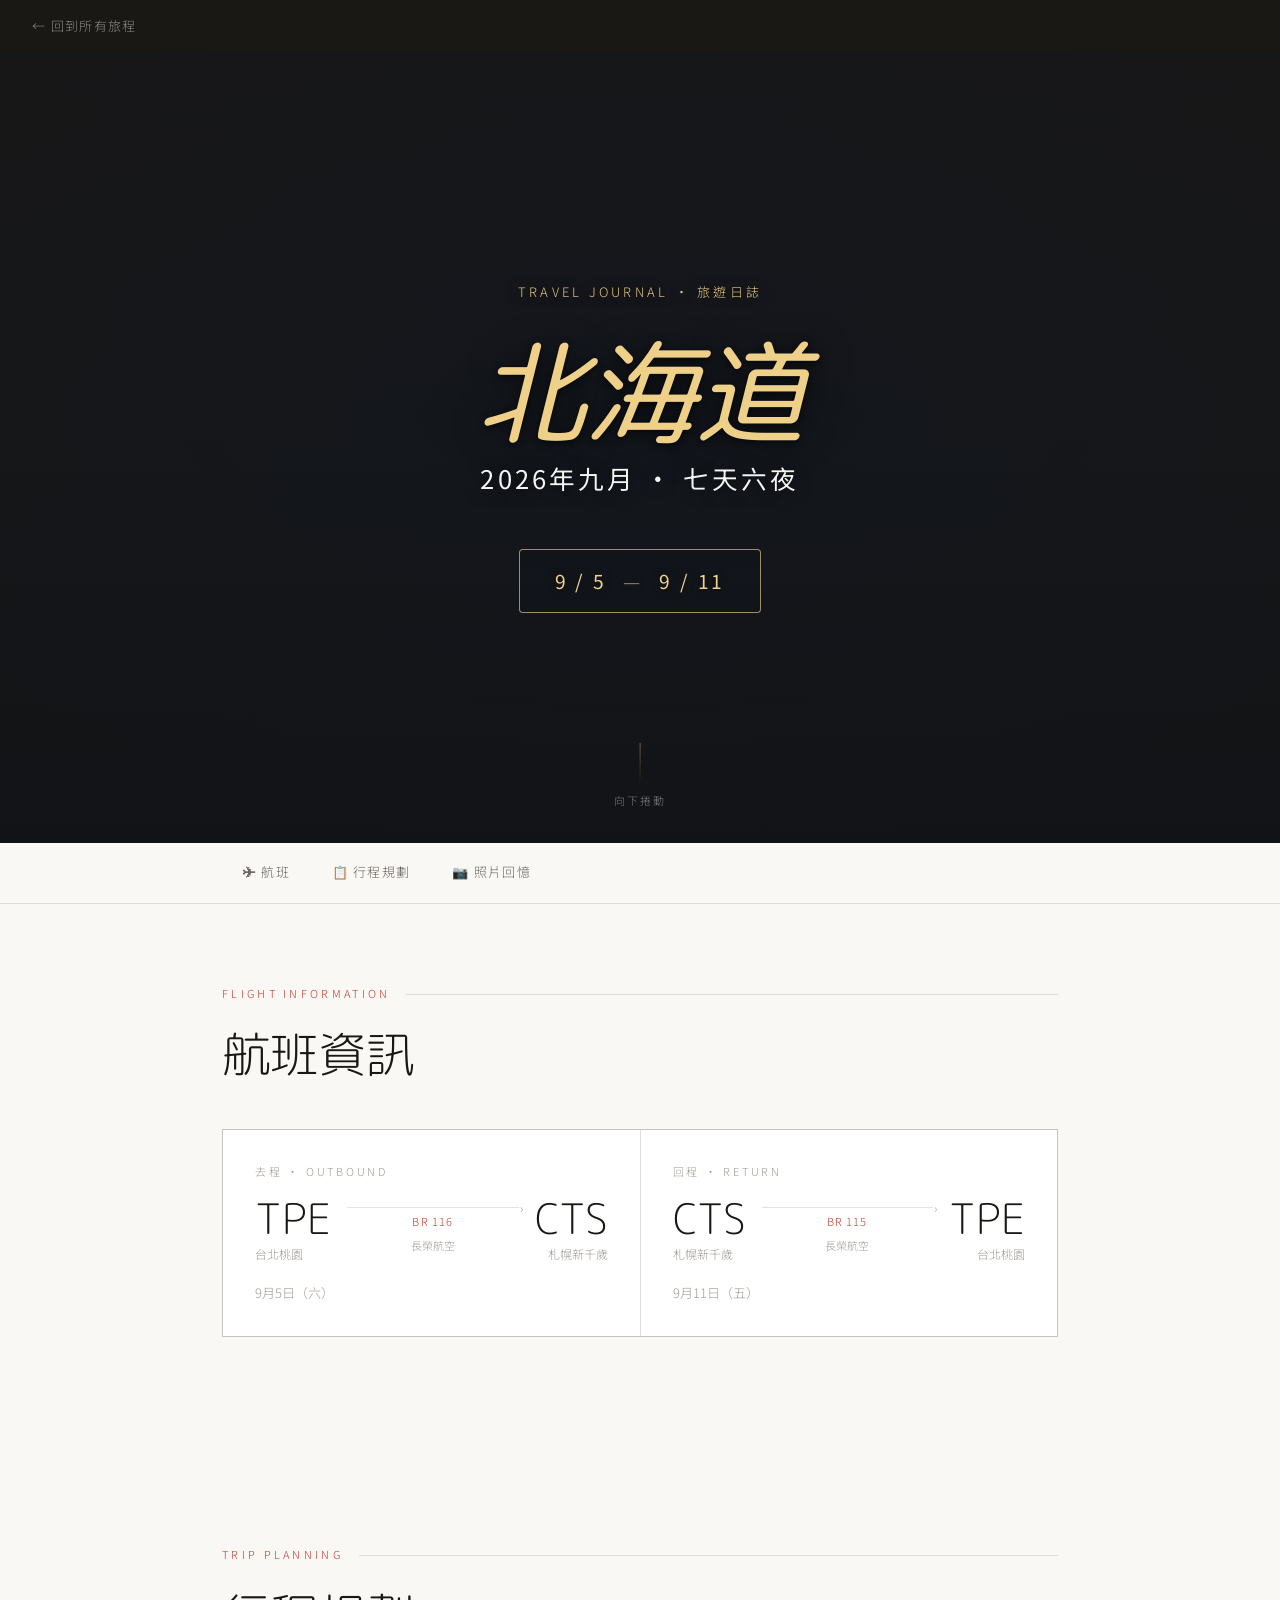
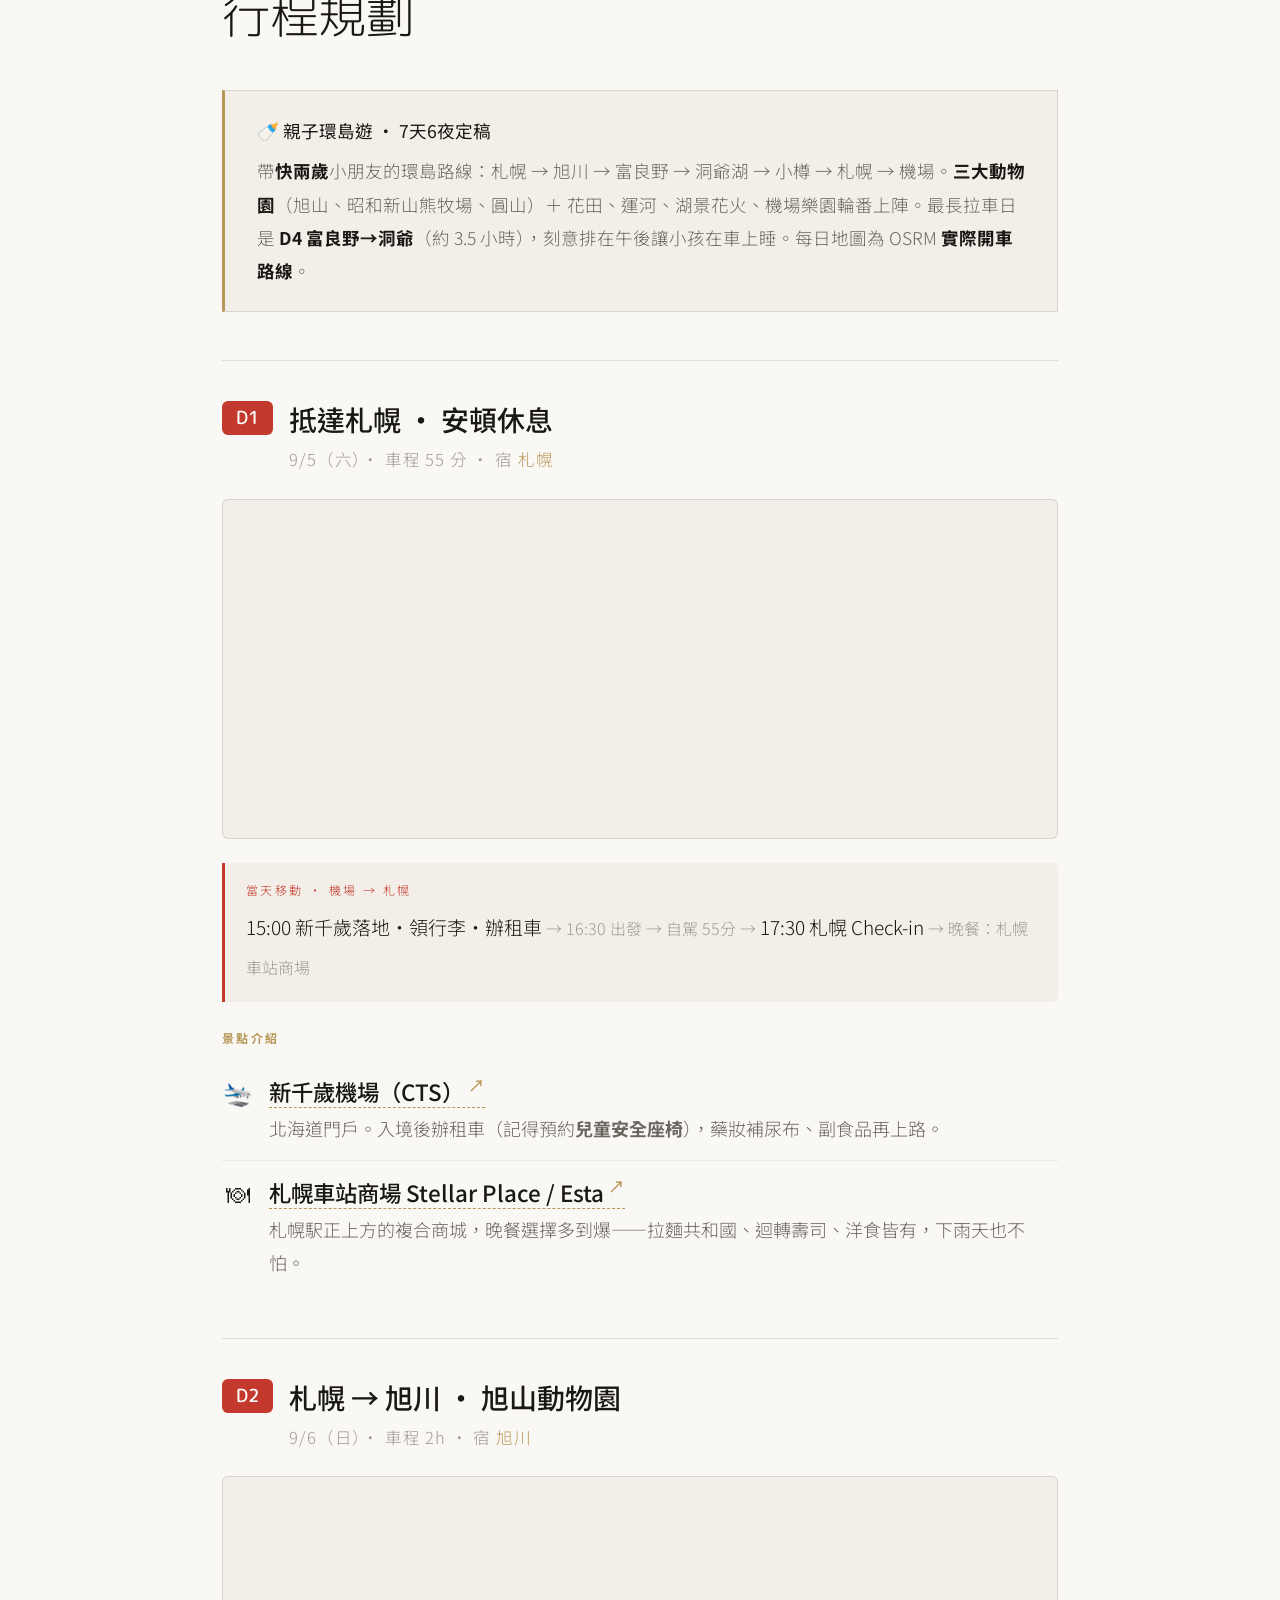
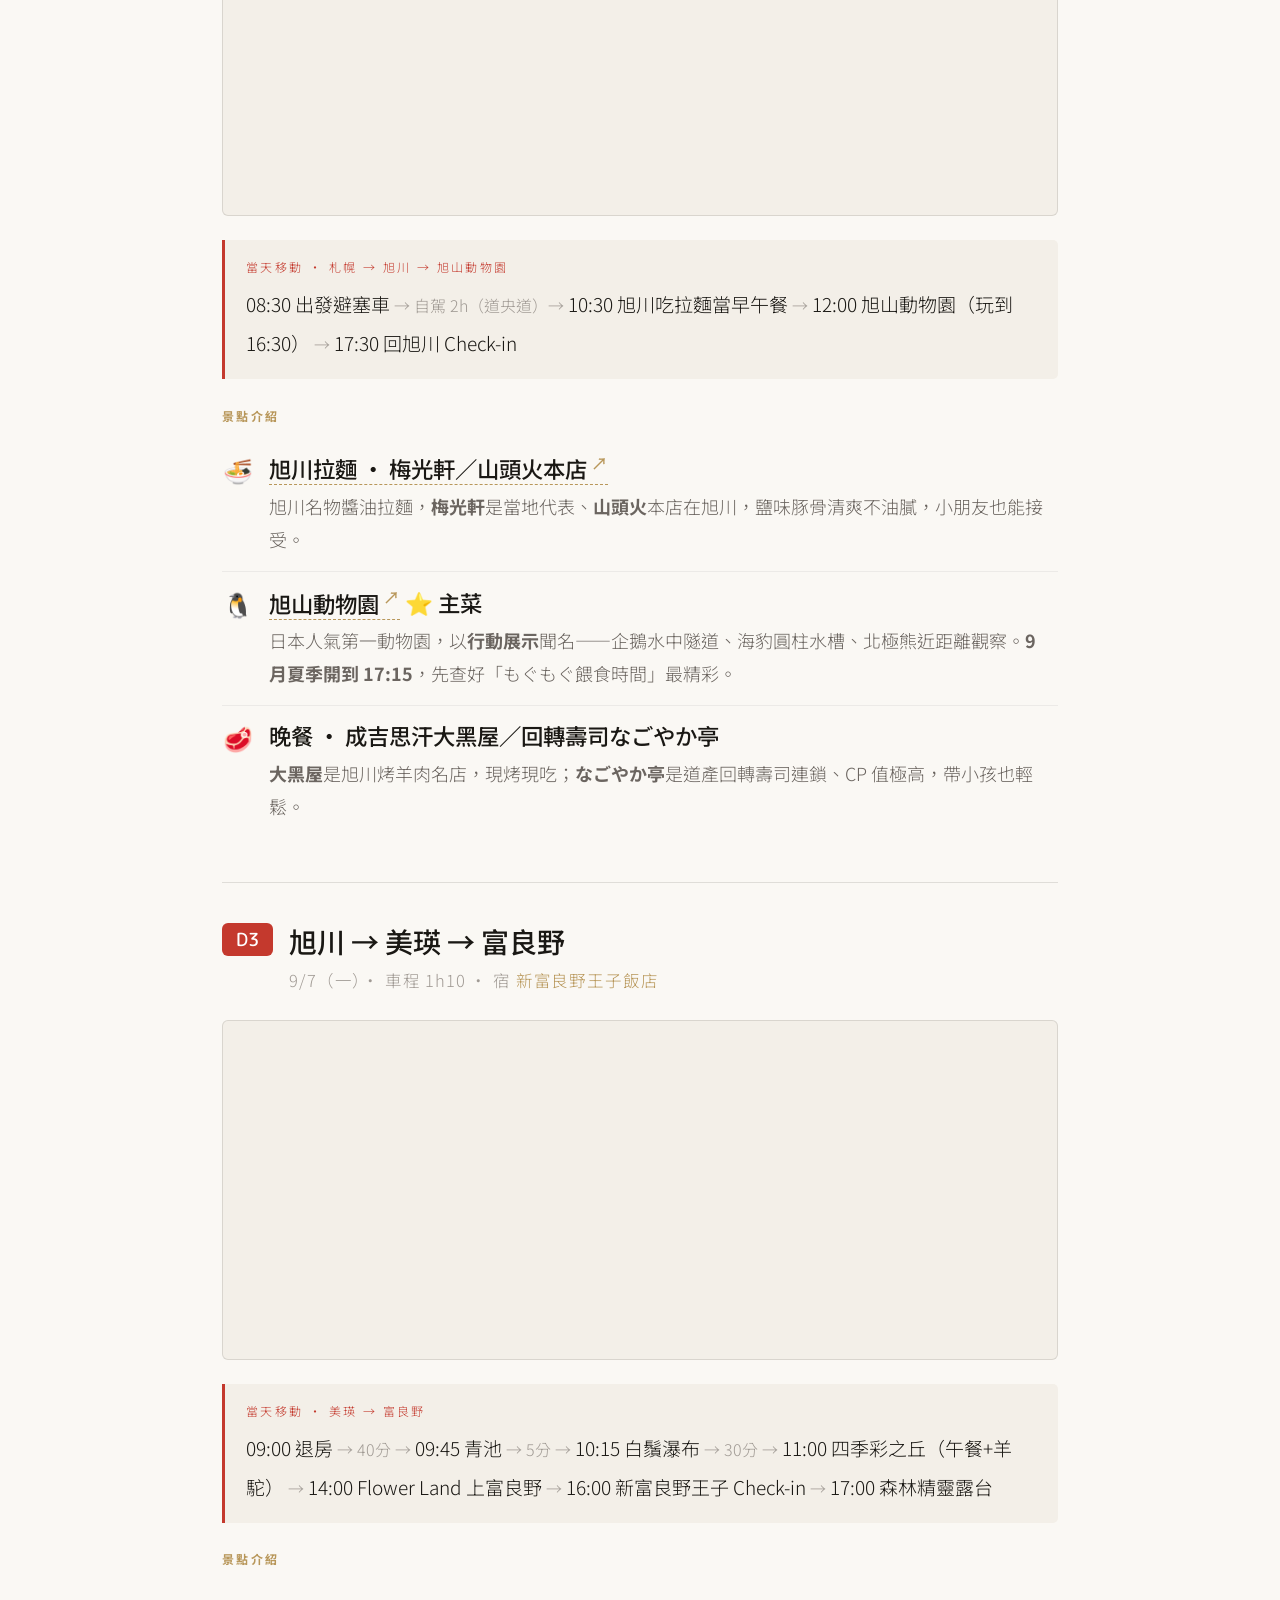
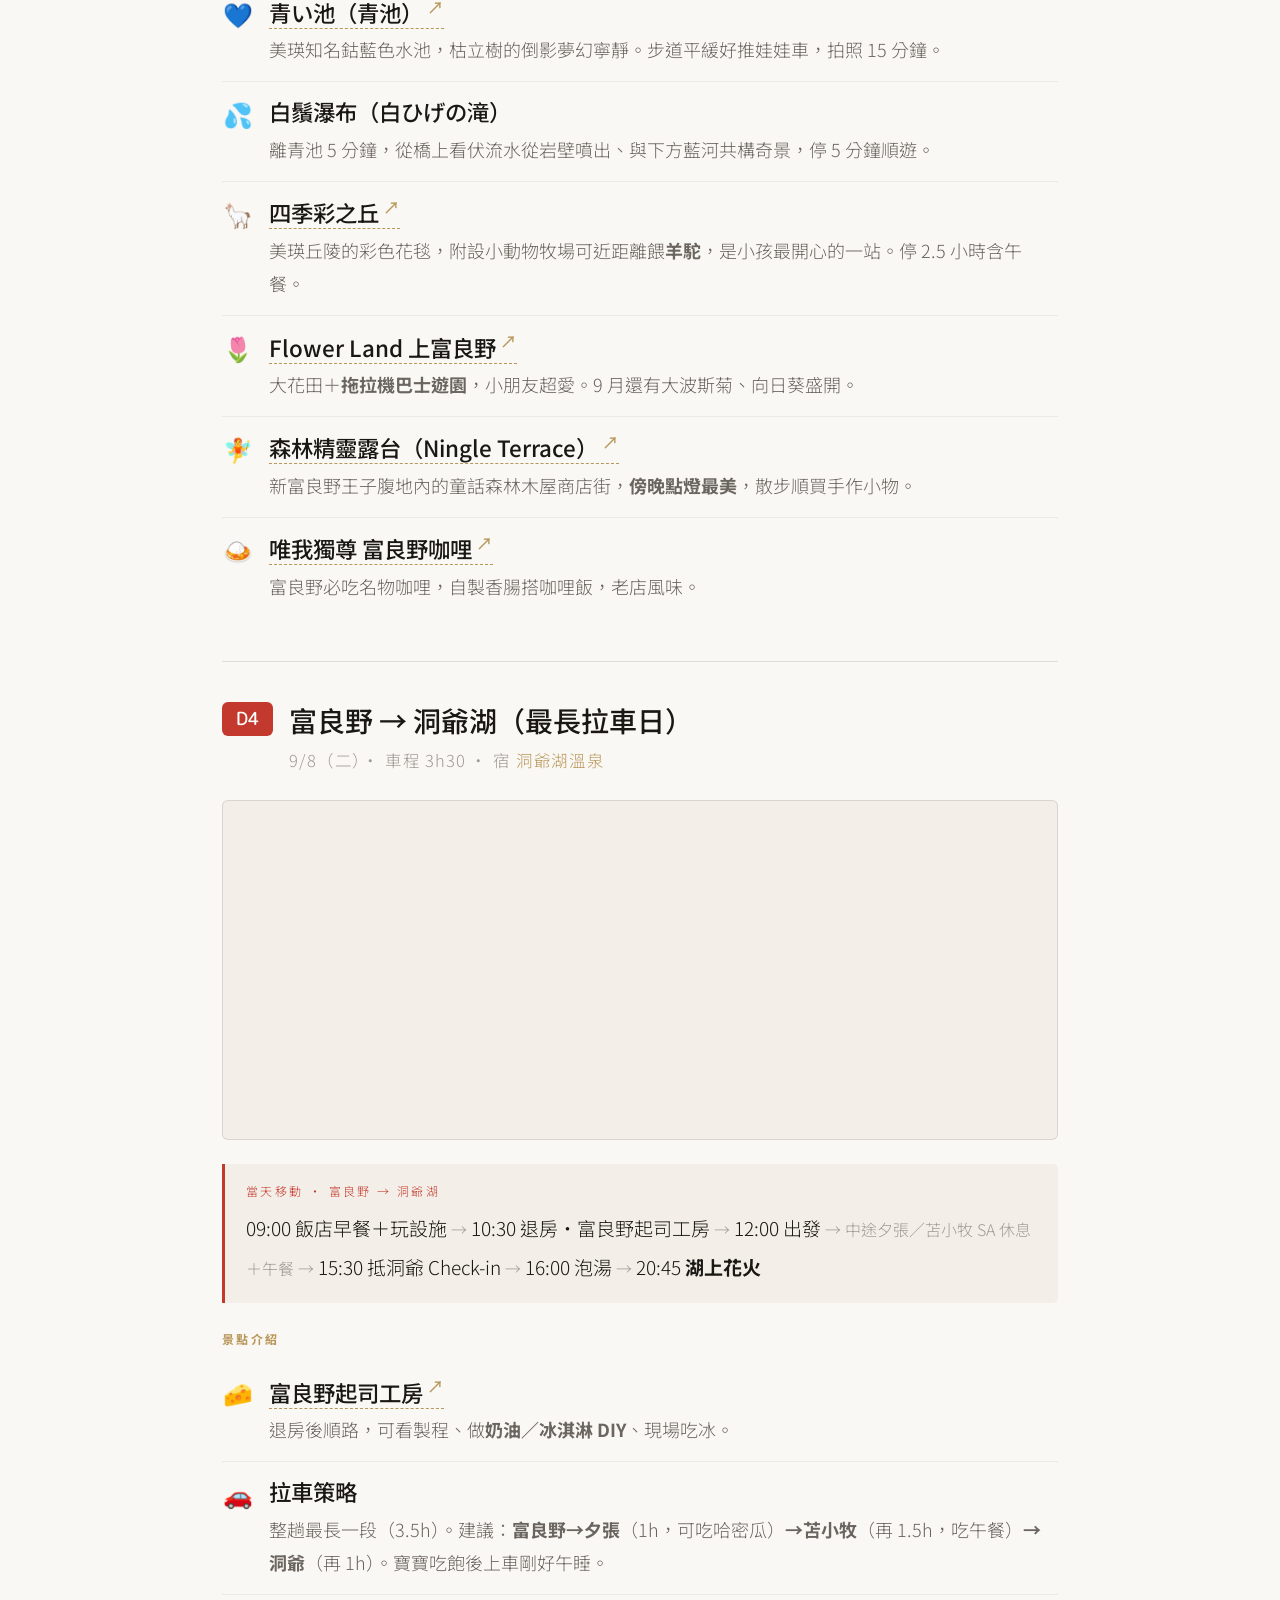
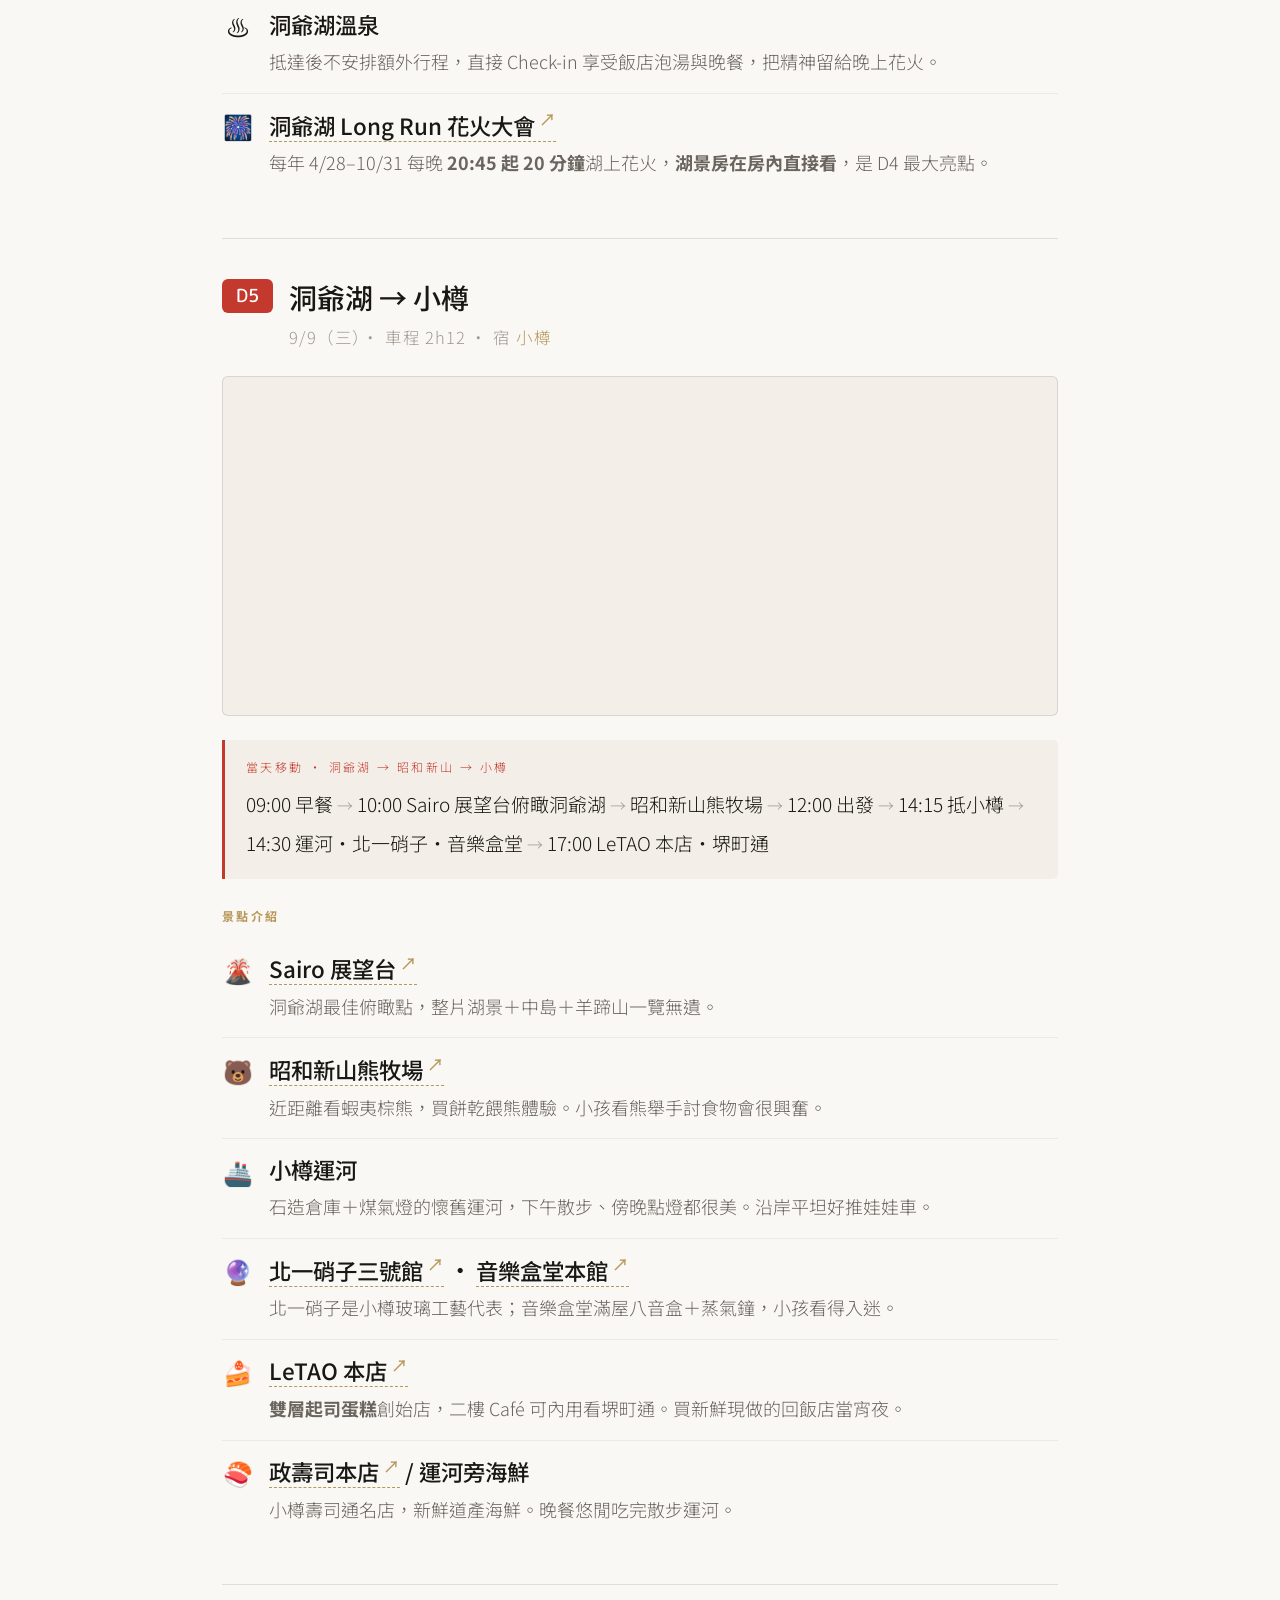
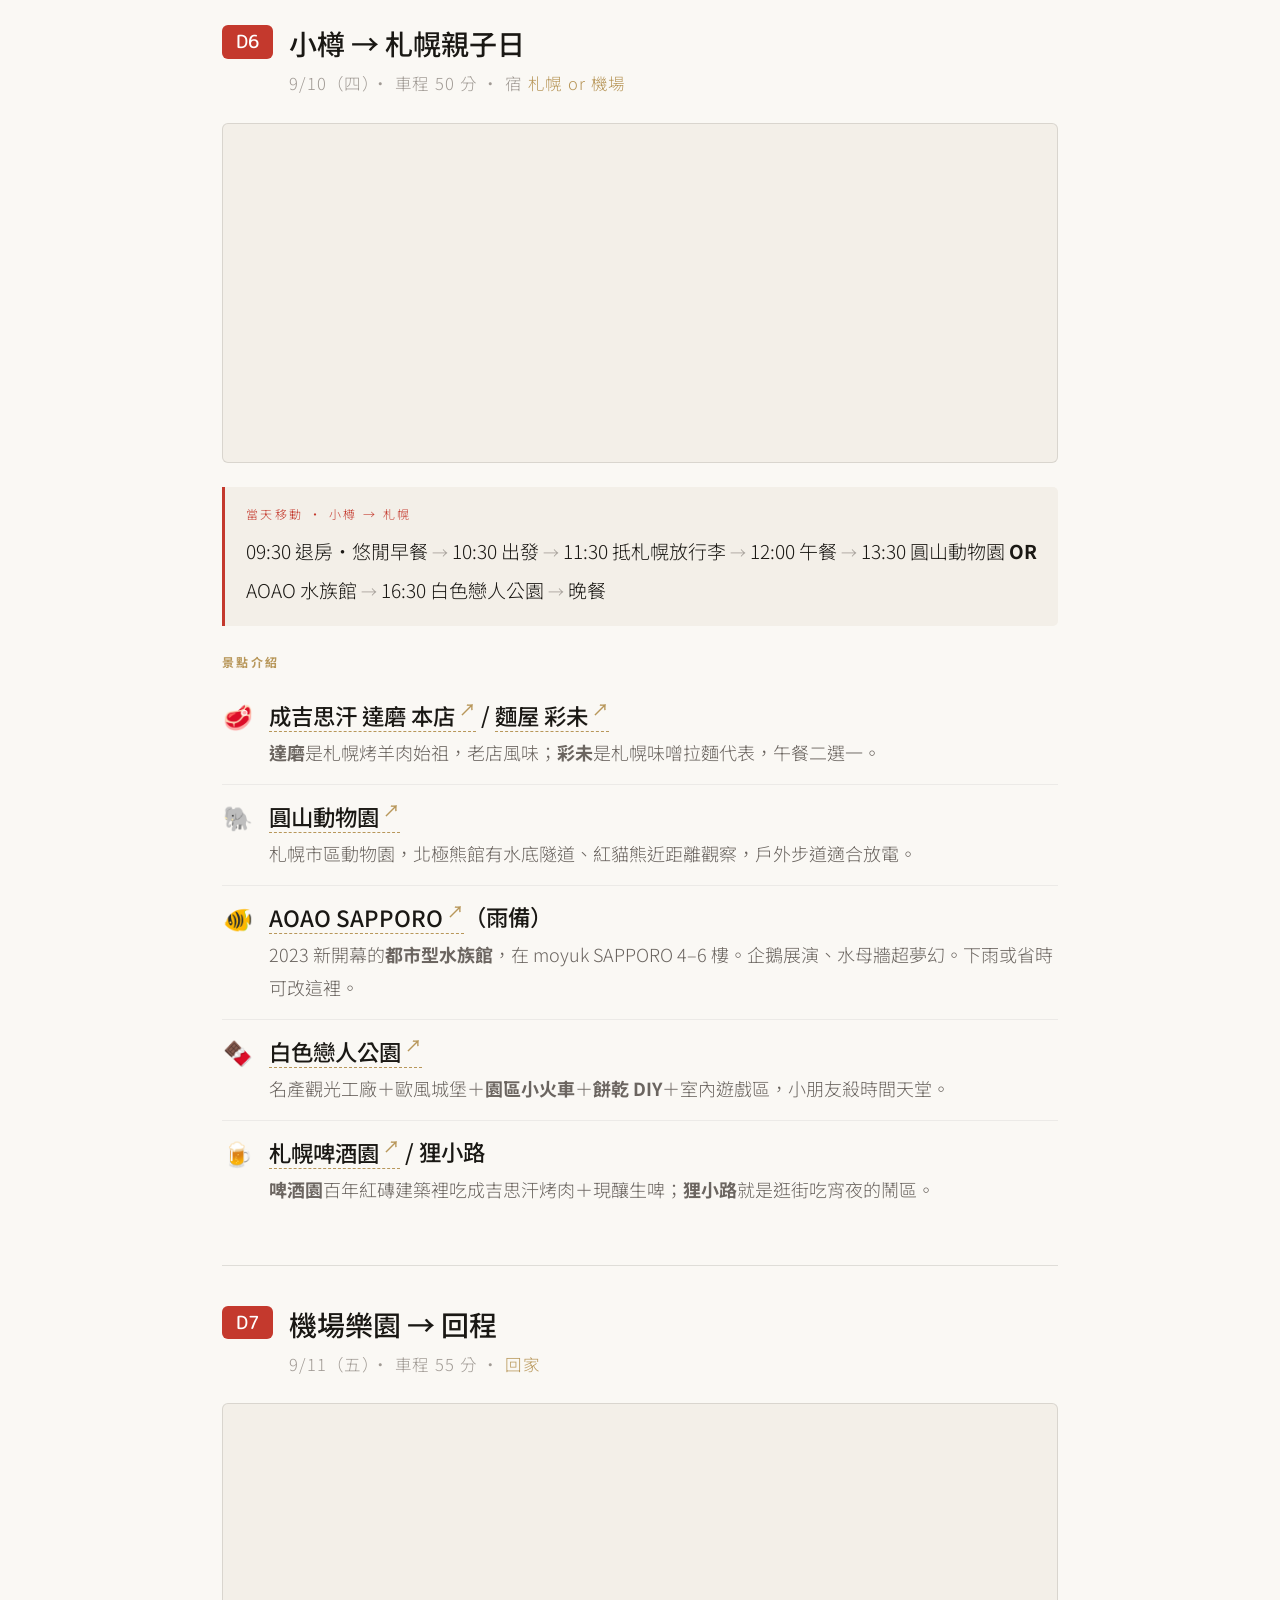
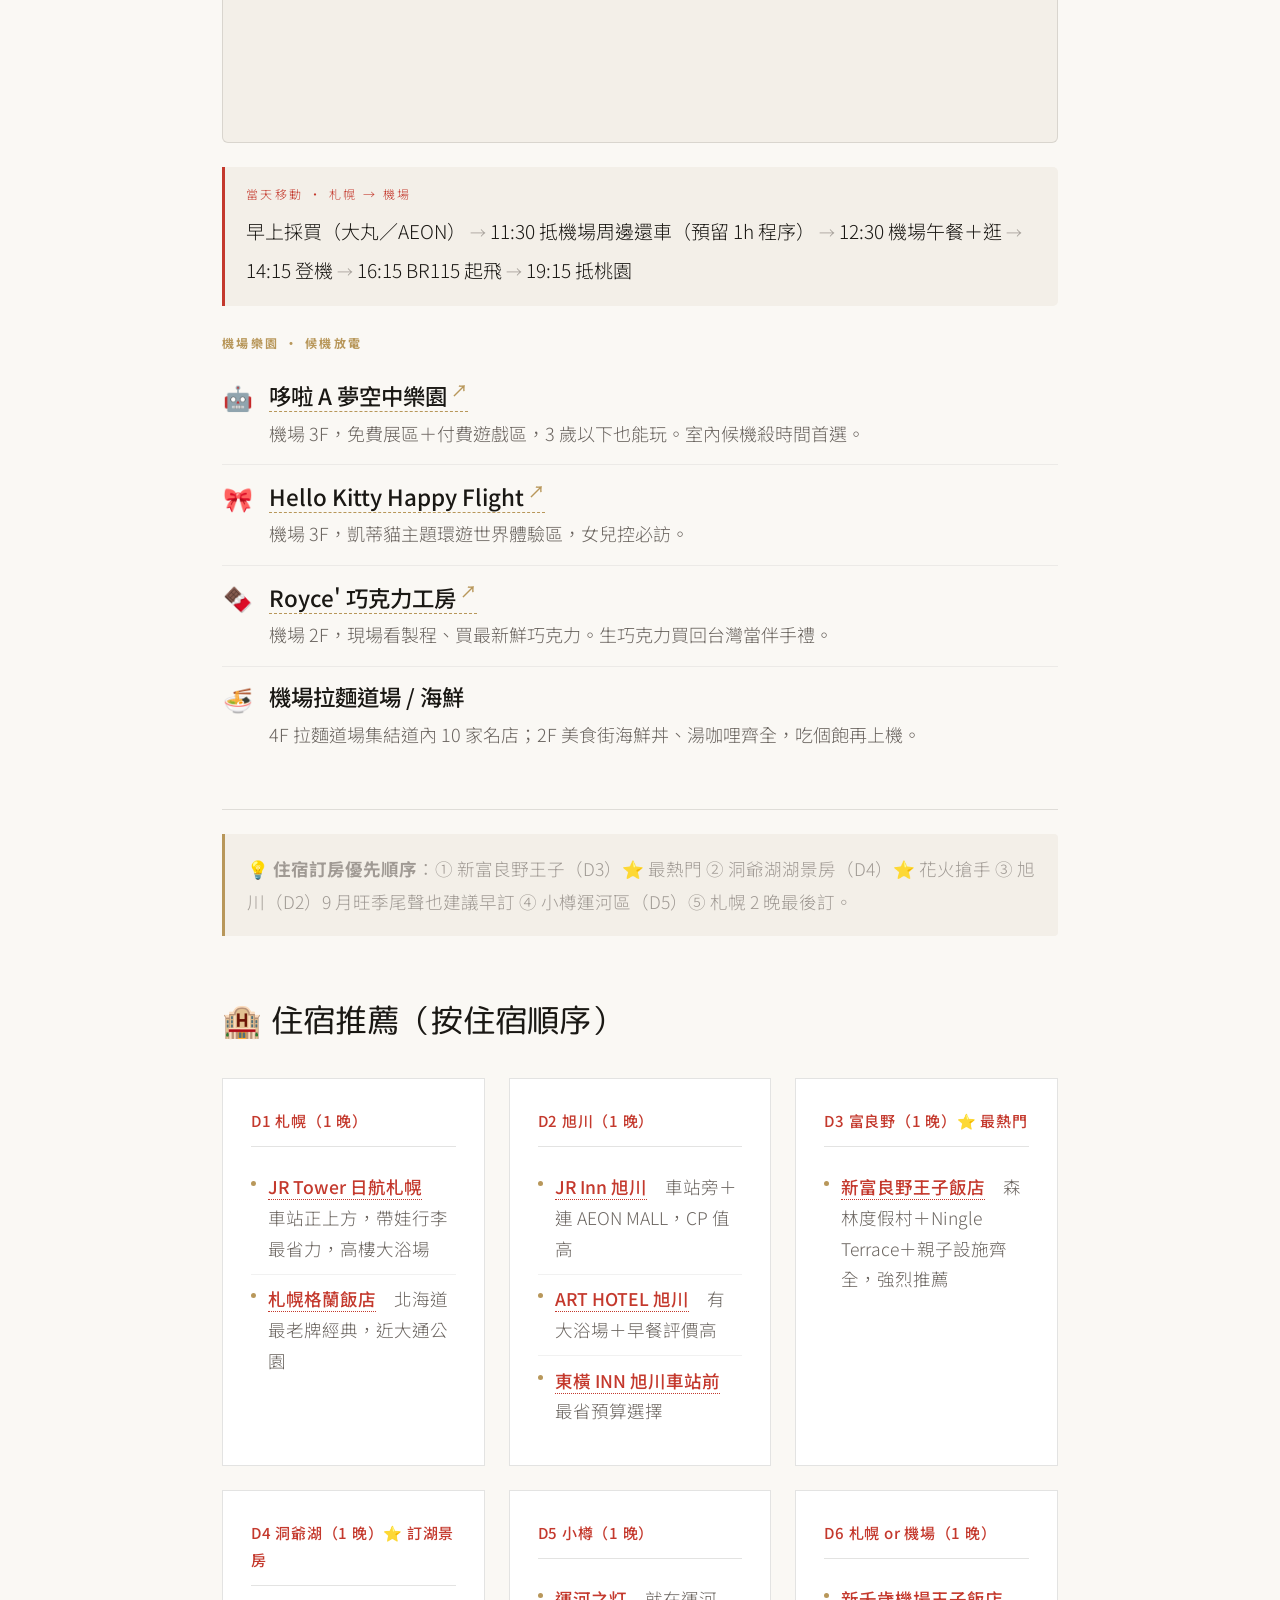
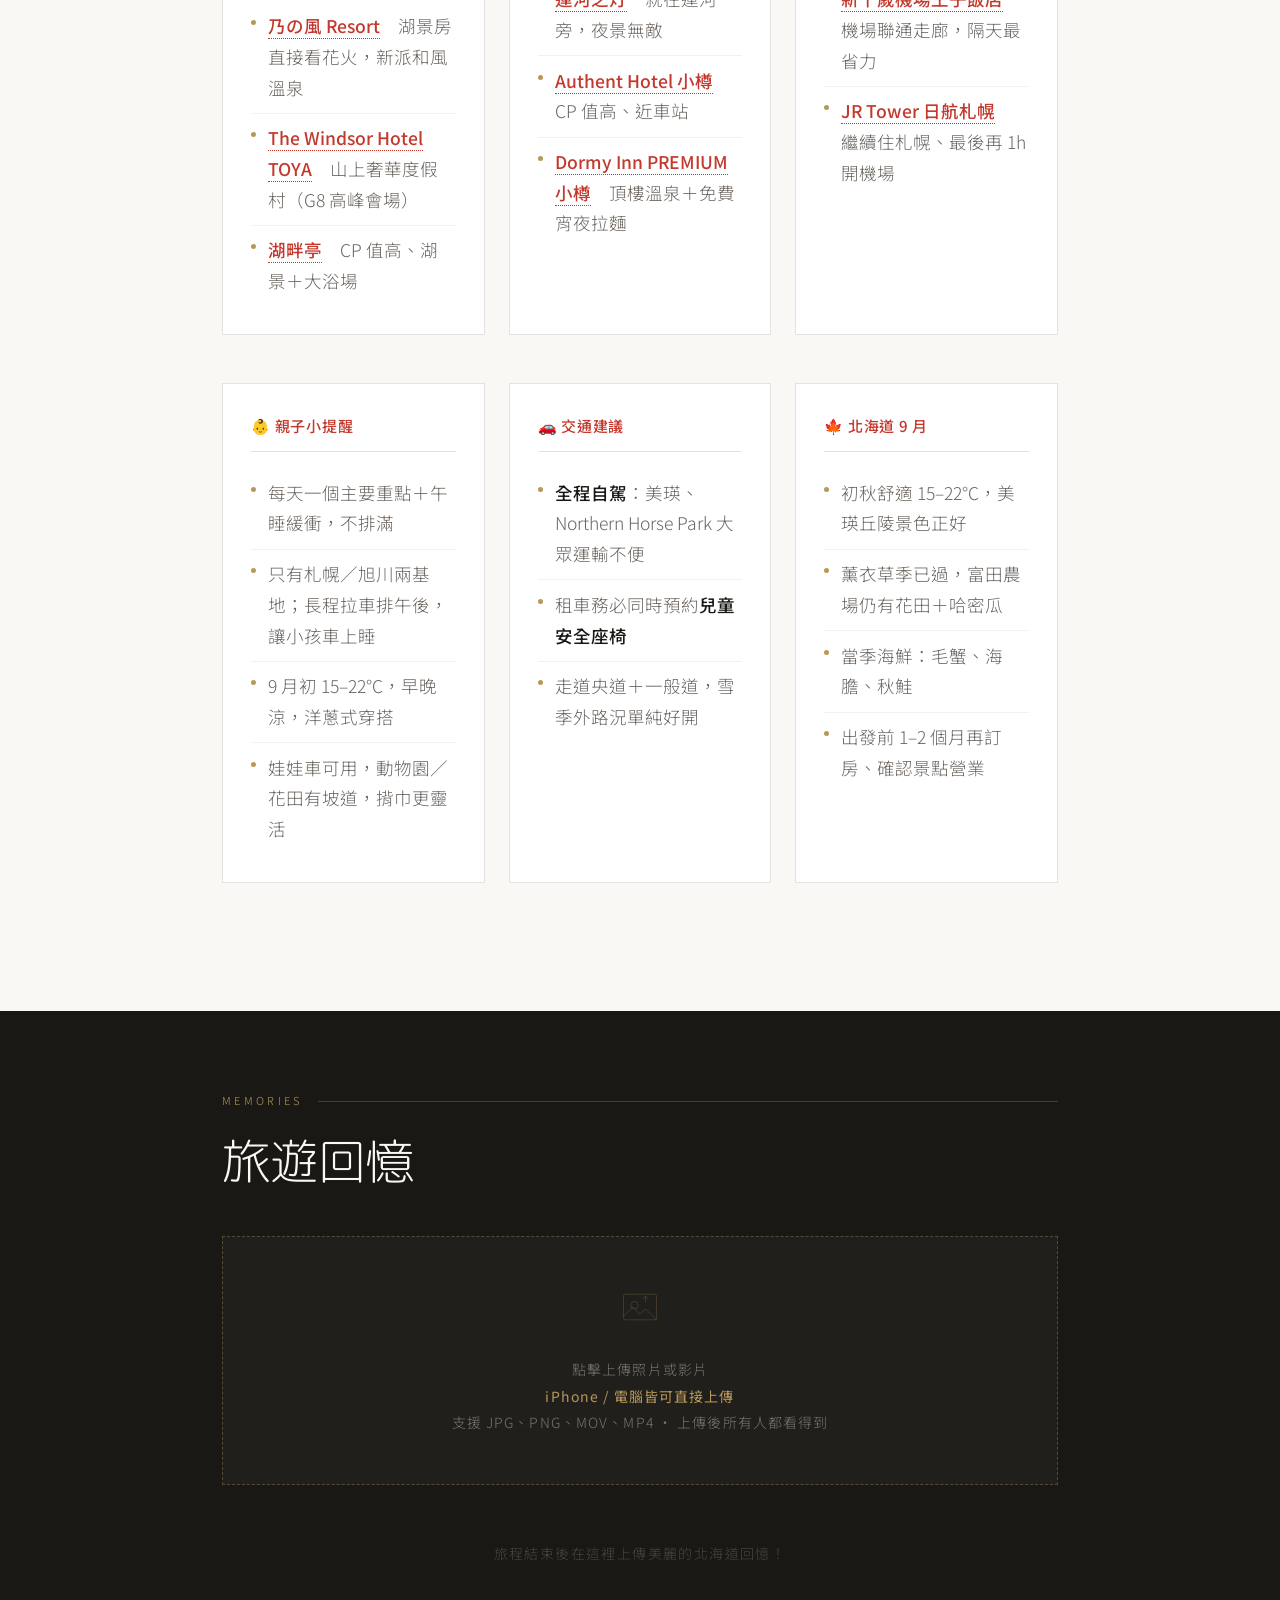
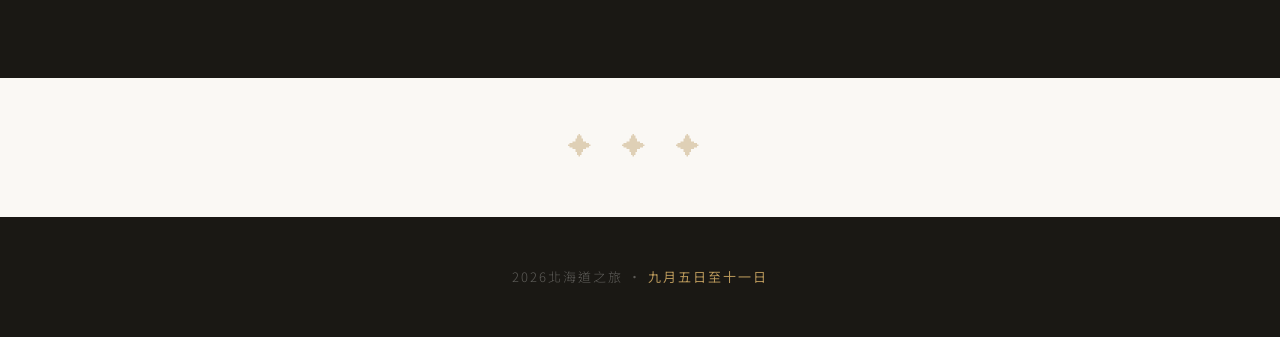
==== hokkaido-2026.html @ 3b1e22ef "Initial commit: travel journal site (Hokkaido 2026 + Tokyo 2025) - Netlify Function reads Cloudinary" ====
<!DOCTYPE html>
<html lang="zh-TW">
<head>
<meta charset="UTF-8">
<meta name="viewport" content="width=device-width, initial-scale=1.0">
<title>2026北海道之旅</title>
<link href="https://fonts.googleapis.com/css2?family=M+PLUS+Rounded+1c:wght@300;400;500&family=Noto+Sans+TC:wght@300;400;500&display=swap" rel="stylesheet">
<link rel="stylesheet" href="https://unpkg.com/leaflet@1.9.4/dist/leaflet.css"/>
<script src="https://unpkg.com/leaflet@1.9.4/dist/leaflet.js"></script>
<style>
  :root {
    --ink: #1a1814;
    --ink-light: #6b6560;
    --ink-muted: #a09a94;
    --paper: #faf8f4;
    --paper-warm: #f3efe8;
    --paper-card: #ffffff;
    --accent: #c4392d;
    --gold: #b8975a;
    --border: rgba(26,24,20,0.12);
    --border-soft: rgba(26,24,20,0.06);
  }
  * { margin:0; padding:0; box-sizing:border-box; }
  body {
    font-family: 'Noto Sans TC', sans-serif;
    background: var(--paper);
    color: var(--ink);
    font-weight: 300;
    font-size: 23px;
    line-height: 1.8;
  }

  .back-bar { background: var(--ink); padding: 0.85rem 2rem; display: flex; align-items: center; }
  .back-btn {
    color: rgba(250,248,244,0.5); text-decoration: none;
    font-size: 13px; letter-spacing: 0.1em;
    display: flex; align-items: center; gap: 0.5rem;
    transition: color 0.2s;
  }
  .back-btn:hover { color: var(--gold); }

  .hero {
    position: relative; min-height: 88vh;
    display: flex; flex-direction: column;
    align-items: center; justify-content: center;
    text-align: center; overflow: hidden;
    background: var(--ink);
  }
  .hero-img {
    position: absolute; inset: 0;
    background-image: url('https://res.cloudinary.com/dahimm2nk/image/upload/w_1400,q_auto,f_auto/v1774599765/beginnerPhoto_lndiyj.jpg');
    background-size: cover; background-position: center;
    opacity: 0.95;
  }
  .hero-overlay {
    position: absolute; inset: 0;
    background:
      radial-gradient(ellipse 78% 56% at 50% 46%, rgba(16,22,34,0.62) 0%, rgba(16,22,34,0.30) 55%, rgba(16,22,34,0.06) 100%),
      linear-gradient(to bottom, rgba(20,22,28,0.40) 0%, rgba(20,22,28,0.22) 38%, rgba(16,18,22,0.80) 100%);
  }
  .hero-content { position: relative; z-index: 2; padding: 3rem 2rem; }
  .hero-eyebrow { font-size: 13px; letter-spacing: 0.25em; color: #e6c780; text-transform: uppercase; margin-bottom: 2rem; text-shadow: 0 1px 12px rgba(0,0,0,0.6); }
  .hero-title {
    font-family: 'M PLUS Rounded 1c', 'Noto Sans TC', sans-serif;
    font-size: clamp(3.5rem, 10vw, 7rem);
    font-weight: 400; color: #faf8f4;
    line-height: 1; letter-spacing: -0.02em; margin-bottom: 0.5rem;
    text-shadow: 0 4px 32px rgba(0,0,0,0.65), 0 2px 6px rgba(0,0,0,0.5);
  }
  .hero-title em { font-style: italic; color: #efd089; }
  .hero-subtitle {
    font-family: 'Noto Sans TC', sans-serif;
    font-size: clamp(1.15rem, 3.2vw, 1.6rem);
    color: rgba(255,255,255,0.96); font-weight: 400;
    margin-bottom: 3rem; letter-spacing: 0.12em;
    text-shadow: 0 2px 16px rgba(0,0,0,0.7);
  }
  .hero-dates {
    display: inline-flex; align-items: center; gap: 1rem;
    border: 1px solid rgba(239,208,137,0.65);
    background: rgba(16,20,28,0.45);
    border-radius: 4px;
    padding: 0.85rem 2.2rem; color: #f0d28d;
    font-size: 1.2rem; letter-spacing: 0.15em; font-weight: 400;
    text-shadow: 0 1px 8px rgba(0,0,0,0.6);
  }
  .hero-dates .dash { opacity: 0.5; }
  .hero-scroll {
    position: absolute; bottom: 2rem; left: 50%;
    transform: translateX(-50%);
    display: flex; flex-direction: column; align-items: center; gap: 0.5rem;
    color: rgba(250,248,244,0.45); font-size: 11px;
    letter-spacing: 0.2em; text-transform: uppercase; z-index: 2;
  }
  .scroll-line {
    width: 1px; height: 40px;
    background: linear-gradient(to bottom, rgba(184,151,90,0.6), transparent);
    animation: scrollLine 2s ease-in-out infinite;
  }
  @keyframes scrollLine { 0%,100%{transform:scaleY(1);opacity:1;} 50%{transform:scaleY(0.5);opacity:0.5;} }

  nav {
    position: sticky; top: 0; z-index: 100;
    background: rgba(250,248,244,0.93);
    backdrop-filter: blur(12px);
    border-bottom: 0.5px solid var(--border);
  }
  .nav-inner {
    max-width: 900px; margin: 0 auto; padding: 0 2rem;
    display: flex; overflow-x: auto; scrollbar-width: none;
  }
  .nav-inner::-webkit-scrollbar { display: none; }
  nav a {
    display: flex; align-items: center; gap: 6px;
    padding: 1.1rem 1.3rem;
    font-size: 13px; letter-spacing: 0.1em;
    color: var(--ink-light); text-decoration: none; white-space: nowrap;
    border-bottom: 2px solid transparent; transition: all 0.2s;
  }
  nav a:hover { color: var(--ink); border-bottom-color: var(--accent); }

  .section { max-width: 900px; margin: 0 auto; padding: 5rem 2rem; }
  .section-label {
    font-size: 11px; letter-spacing: 0.3em;
    text-transform: uppercase; color: var(--accent);
    margin-bottom: 1.5rem;
    display: flex; align-items: center; gap: 1rem;
  }
  .section-label::after { content:''; flex:1; height:0.5px; background:var(--border); }
  .section-title {
    font-family: 'M PLUS Rounded 1c', 'Noto Sans TC', sans-serif;
    font-size: clamp(2rem, 5vw, 3rem);
    font-weight: 300; line-height: 1.1;
    margin-bottom: 3rem; color: var(--ink);
  }

  /* Planning banner */
  .planning-banner {
    background: var(--paper-warm);
    border: 0.5px solid var(--border);
    border-left: 3px solid var(--gold);
    padding: 1.5rem 2rem;
    margin-bottom: 3rem;
  }
  .planning-banner h3 {
    font-family: 'Noto Sans TC', sans-serif;
    font-size: 1.1rem; font-weight: 400;
    margin-bottom: 0.5rem; color: var(--ink);
  }
  .planning-banner p { font-size: 17.5px; color: var(--ink-light); line-height: 1.9; }
  .planning-banner p strong { color: var(--ink); }

  /* Itinerary timeline */
  .subhead {
    font-family:'M PLUS Rounded 1c','Noto Sans TC',sans-serif;
    font-size: clamp(1.5rem,3.5vw,2rem); font-weight:400; color:var(--ink);
    margin: 3.5rem 0 1.75rem; display:flex; align-items:center; gap:0.6rem;
  }
  .itin { border-top:0.5px solid var(--border); margin-bottom:1rem; }
  .day {
    display:grid; grid-template-columns:92px 1fr; gap:1.5rem;
    padding:1.75rem 0.25rem; border-bottom:0.5px solid var(--border);
  }
  .day-d { font-family:'M PLUS Rounded 1c',sans-serif; font-size:1.7rem; font-weight:400; color:var(--accent); line-height:1; }
  .day-date { font-size:12px; color:var(--ink-muted); letter-spacing:0.08em; margin-top:7px; }
  .day-body h4 { font-size:1.2rem; font-weight:500; color:var(--ink); margin-bottom:0.5rem; line-height:1.4; }
  .day-body p { font-size:17px; color:var(--ink-light); line-height:1.8; margin-bottom:0.7rem; }
  .day-stay { display:inline-flex; align-items:center; gap:0.45rem; font-size:14px; color:var(--gold); letter-spacing:0.05em; padding:3px 12px; border:0.5px solid rgba(184,151,90,0.4); border-radius:3px; }
  .note-soft { font-size:17.5px; color:var(--ink-muted); line-height:1.9; margin:1.5rem 0 0; padding:1.1rem 1.4rem; background:var(--paper-warm); border-left:3px solid var(--gold); border-radius:0 4px 4px 0; }
  @media (max-width:600px){ .day{ grid-template-columns:56px 1fr; gap:0.9rem; } .day-d{font-size:1.35rem;} .day-body p{font-size:15.5px;} }

  /* Expanded day blocks (map + route + spots) */
  .dayx { padding:2.5rem 0 2.75rem; border-bottom:0.5px solid var(--border); }
  .dayx-head { display:flex; align-items:flex-start; gap:1rem; }
  .dayx-badge { font-family:'M PLUS Rounded 1c',sans-serif; font-size:1.1rem; font-weight:500; color:#fff; background:var(--accent); border-radius:6px; padding:0.5rem 0.85rem; line-height:1; flex-shrink:0; letter-spacing:0.03em; }
  .dayx-head h4 { font-size:1.75rem; font-weight:500; color:var(--ink); line-height:1.35; margin-bottom:6px; }
  .dayx-date { font-size:16.5px; color:var(--ink-muted); letter-spacing:0.05em; }
  .dayx-date .stay { color:var(--gold); }
  .day-map { height:340px; border-radius:6px; overflow:hidden; border:0.5px solid var(--border); margin:1.5rem 0; background:var(--paper-warm); z-index:0; }
  .route { background:var(--paper-warm); border-left:3px solid var(--accent); border-radius:0 5px 5px 0; padding:1rem 1.3rem; margin-bottom:1.6rem; }
  .route-label { font-size:12px; letter-spacing:0.2em; text-transform:uppercase; color:var(--accent); display:block; margin-bottom:0.45rem; }
  .route p { font-size:19px; color:var(--ink); line-height:2.05; }
  .route .leg { color:var(--ink-muted); font-size:16px; }
  .spots h5 { font-size:12px; letter-spacing:0.2em; text-transform:uppercase; color:var(--gold); margin-bottom:0.7rem; }
  .spot { display:flex; gap:0.95rem; padding:0.9rem 0; border-bottom:0.5px solid var(--border-soft); }
  .spot:last-child { border-bottom:none; }
  .spot-ico { font-size:1.5rem; line-height:1.5; flex-shrink:0; width:2rem; text-align:center; }
  .spot-tx h6 { font-size:1.4rem; font-weight:500; color:var(--ink); margin-bottom:5px; line-height:1.4; }
  .spot-tx h6 a { color:var(--ink); text-decoration:none; border-bottom:1px dashed var(--gold); transition:color 0.2s; }
  .spot-tx h6 a:hover { color:var(--accent); }
  .spot-tx h6 .ext { font-size:0.75em; color:var(--gold); margin-left:4px; vertical-align:super; }
  .spot-tx p { font-size:18px; color:var(--ink-light); line-height:1.85; }
  .spot-tx p a { color:var(--accent); text-decoration:none; border-bottom:1px dotted var(--accent); }
  .num-pin { background:var(--accent); color:#fff; border-radius:50% 50% 50% 0; width:28px; height:28px; transform:rotate(-45deg); display:flex; align-items:center; justify-content:center; box-shadow:0 1px 4px rgba(0,0,0,0.45); border:2px solid #fff; }
  .num-pin span { transform:rotate(45deg); font-size:14px; font-weight:600; font-family:'M PLUS Rounded 1c',sans-serif; }
  .leaflet-container { font-family:inherit; font-size:14px; }
  @media (max-width:600px){ .day-map{height:260px;} .dayx-head h4{font-size:1.4rem;} .route p{font-size:17px;} .spot-tx p{font-size:16.5px;} .spot-tx h6{font-size:1.2rem;} }

  /* Flights */
  .info-grid {
    display: grid;
    grid-template-columns: repeat(auto-fit, minmax(260px, 1fr));
    gap: 1px; background: var(--border);
    border: 0.5px solid var(--border);
    margin-bottom: 3rem;
  }
  .info-card { background: var(--paper-card); padding: 2rem; }
  .info-card-label { font-size: 11px; letter-spacing: 0.25em; text-transform: uppercase; color: var(--ink-muted); margin-bottom: 1rem; }
  .flight-route { display: flex; align-items: center; gap: 1rem; margin-bottom: 1rem; }
  .airport-code { font-family: 'M PLUS Rounded 1c', 'Noto Sans TC', sans-serif; font-size: 2.6rem; font-weight: 300; line-height: 1; color: var(--ink); }
  .flight-line { flex:1; display:flex; flex-direction:column; align-items:center; gap:4px; }
  .flight-arrow { width:100%; height:1px; background:var(--border); position:relative; }
  .flight-arrow::after { content:'›'; position:absolute; right:-4px; top:-10px; font-size:12px; color:var(--ink-muted); }
  .flight-num { font-size: 11px; letter-spacing: 0.1em; color: var(--accent); }

  /* Memo section */
  .memo-grid {
    display: grid;
    grid-template-columns: repeat(auto-fit, minmax(240px, 1fr));
    gap: 1.5rem;
    margin-bottom: 3rem;
  }
  .memo-card {
    background: var(--paper-card);
    border: 0.5px solid var(--border);
    padding: 1.75rem;
  }
  .memo-card h4 {
    font-size: 15px; letter-spacing: 0.05em;
    color: var(--accent); font-weight: 500;
    margin-bottom: 1rem; padding-bottom: 0.75rem;
    border-bottom: 0.5px solid var(--border);
  }
  .memo-item span strong { color: var(--ink); font-weight: 500; }
  .memo-item {
    display: flex; align-items: flex-start; gap: 0.75rem;
    padding: 0.6rem 0; border-bottom: 0.5px solid var(--border-soft);
    font-size: 17.5px; color: var(--ink-light); line-height: 1.75;
  }
  .memo-item a { color: var(--accent); text-decoration: none; border-bottom: 1px dotted var(--accent); }
  .memo-item:last-child { border-bottom: none; }
  .memo-dot { width: 5px; height: 5px; border-radius: 50%; background: var(--gold); margin-top: 9px; flex-shrink: 0; }

  /* Photos */
  .photo-section { background: var(--ink); padding: 5rem 0; }
  .photo-section .section { padding-top: 0; padding-bottom: 0; }
  .photo-section .section-label { color: var(--gold); }
  .photo-section .section-label::after { background: rgba(184,151,90,0.3); }
  .photo-section .section-title { color: var(--paper); }

  .photo-upload-area {
    border: 1px dashed rgba(184,151,90,0.35);
    background: rgba(250,248,244,0.03);
    padding: 3rem 2rem; text-align: center;
    cursor: pointer; transition: all 0.3s; margin-bottom: 1.5rem;
  }
  .photo-upload-area:hover { background: rgba(250,248,244,0.06); border-color: rgba(184,151,90,0.6); }
  .upload-icon { width: 44px; height: 44px; margin: 0 auto 1rem; opacity: 0.35; }
  .upload-text { font-size: 14px; color: rgba(250,248,244,0.4); letter-spacing: 0.08em; line-height: 1.9; }
  .upload-text strong { color: var(--gold); font-weight: 400; }
  .upload-progress {
    display: none; background: rgba(250,248,244,0.06);
    border: 0.5px solid rgba(184,151,90,0.3);
    padding: 1rem 1.5rem; margin-bottom: 1rem;
    color: rgba(250,248,244,0.6); font-size: 13px; letter-spacing: 0.05em;
  }
  .upload-progress.active { display: block; }
  .photo-grid { display: grid; grid-template-columns: repeat(auto-fill, minmax(200px, 1fr)); gap: 3px; }
  .photo-item { aspect-ratio:1; position:relative; overflow:hidden; background:rgba(250,248,244,0.05); cursor:pointer; }
  .photo-item img { width:100%; height:100%; object-fit:cover; transition:transform 0.5s ease; display:block; }
  .photo-item:hover img { transform:scale(1.05); }
  .photo-overlay { position:absolute; inset:0; background:rgba(26,24,20,0); transition:background 0.3s; display:flex; align-items:flex-end; padding:0.75rem; }
  .photo-item:hover .photo-overlay { background:rgba(26,24,20,0.45); }
  .photo-caption { font-size:12px; color:white; opacity:0; transition:opacity 0.3s; letter-spacing:0.05em; }
  .photo-item:hover .photo-caption { opacity:1; }
  .photo-empty { color:rgba(250,248,244,0.2); font-size:14px; letter-spacing:0.1em; text-align:center; padding:2rem 0; }

  /* Lightbox */
  .lightbox { display:none; position:fixed; inset:0; background:rgba(0,0,0,0.93); z-index:1000; align-items:center; justify-content:center; }
  .lightbox.active { display:flex; }
  .lightbox img { max-width:90vw; max-height:85vh; object-fit:contain; }
  .lightbox-close { position:absolute; top:1.5rem; right:1.5rem; background:none; border:none; color:rgba(255,255,255,0.4); font-size:1.5rem; cursor:pointer; padding:0.5rem; transition:color 0.2s; }
  .lightbox-close:hover { color:white; }

  .ornament { text-align:center; color:var(--gold); margin:3rem 0; font-family:'Cormorant Garamond',serif; font-size:1.5rem; letter-spacing:0.5em; opacity:0.4; }
  footer { background:var(--ink); color:rgba(250,248,244,0.3); text-align:center; padding:3rem 2rem; font-size:13px; letter-spacing:0.15em; }
  footer strong { color:var(--gold); font-weight:400; }


  /* Media grid - photos + videos */
  .media-grid {
    display: grid;
    grid-template-columns: repeat(auto-fill, minmax(140px, 1fr));
    gap: 4px;
  }
  @media (min-width: 600px) {
    .media-grid { grid-template-columns: repeat(auto-fill, minmax(160px, 1fr)); }
  }
  .media-item {
    aspect-ratio: 1; position: relative;
    overflow: hidden;
    background: rgba(250,248,244,0.05);
    cursor: pointer;
    border-radius: 2px;
  }
  .media-item img, .media-item video {
    width: 100%; height: 100%;
    object-fit: cover;
    transition: transform 0.4s ease;
    display: block;
  }
  .media-item:hover img, .media-item:hover video { transform: scale(1.08); }
  .media-overlay {
    position: absolute; inset: 0;
    background: rgba(26,24,20,0);
    transition: background 0.3s;
    display: flex; align-items: center; justify-content: center;
  }
  .media-item:hover .media-overlay { background: rgba(26,24,20,0.45); }
  .zoom-hint {
    font-size: 11px; color: white; opacity: 0;
    transition: opacity 0.3s; letter-spacing: 0.08em;
    background: rgba(26,24,20,0.5);
    padding: 4px 10px;
  }
  .media-item:hover .zoom-hint { opacity: 1; }
  .play-btn {
    width: 44px; height: 44px; border-radius: 50%;
    background: rgba(250,248,244,0.9);
    display: flex; align-items: center; justify-content: center;
    opacity: 0; transition: opacity 0.3s; flex-shrink: 0;
  }
  .play-btn svg { width: 16px; height: 16px; margin-left: 3px; }
  .media-item:hover .play-btn { opacity: 1; }
  .media-type-badge {
    position: absolute; bottom: 6px; right: 6px;
    font-size: 9px; letter-spacing: 0.1em;
    color: rgba(255,255,255,0.85);
    background: rgba(26,24,20,0.6);
    padding: 2px 6px; border-radius: 2px;
  }

  .fade-in { opacity:0; transform:translateY(20px); transition:opacity 0.7s ease, transform 0.7s ease; }
  .fade-in.visible { opacity:1; transform:translateY(0); }

  @media (max-width: 600px) {
    .section { padding:3rem 1.25rem; }
    .info-grid { grid-template-columns:1fr; }
    nav a { padding:0.85rem 1rem; font-size:12px; }
    .photo-grid { grid-template-columns:repeat(2,1fr); }
  }
</style>
</head>
<body>

<div class="back-bar">
  <a href="index.html" class="back-btn">← 回到所有旅程</a>
</div>

<section class="hero">
  <div class="hero-img"></div>
  <div class="hero-overlay"></div>
  <div class="hero-content">
    <div class="hero-eyebrow">Travel Journal · 旅遊日誌</div>
    <h1 class="hero-title"><em>北海道</em></h1>
    <p class="hero-subtitle">2026年九月 · 七天六夜</p>
    <div class="hero-dates">
      <span>9 / 5</span><span class="dash">—</span><span>9 / 11</span>
    </div>
  </div>
  <div class="hero-scroll">
    <div class="scroll-line"></div>
    <span>向下捲動</span>
  </div>
</section>

<nav>
  <div class="nav-inner">
    <a href="#flights">✈ 航班</a>
    <a href="#planning">📋 行程規劃</a>
    <a href="#photos">📷 照片回憶</a>
  </div>
</nav>

<!-- Flights -->
<section id="flights" class="section fade-in">
  <div class="section-label">Flight Information</div>
  <h2 class="section-title">航班資訊</h2>
  <div class="info-grid">
    <div class="info-card">
      <div class="info-card-label">去程 · Outbound</div>
      <div class="flight-route">
        <div>
          <div class="airport-code">TPE</div>
          <div style="font-size:12px;color:var(--ink-muted);margin-top:4px;">台北桃園</div>
        </div>
        <div class="flight-line">
          <div class="flight-arrow"></div>
          <div class="flight-num">BR 116</div>
          <div style="font-size:11px;color:var(--ink-muted);">長榮航空</div>
        </div>
        <div style="text-align:right;">
          <div class="airport-code">CTS</div>
          <div style="font-size:12px;color:var(--ink-muted);margin-top:4px;">札幌新千歲</div>
        </div>
      </div>
      <div style="font-size:13px;color:var(--ink-muted);">9月5日（六）</div>
    </div>
    <div class="info-card">
      <div class="info-card-label">回程 · Return</div>
      <div class="flight-route">
        <div>
          <div class="airport-code">CTS</div>
          <div style="font-size:12px;color:var(--ink-muted);margin-top:4px;">札幌新千歲</div>
        </div>
        <div class="flight-line">
          <div class="flight-arrow"></div>
          <div class="flight-num">BR 115</div>
          <div style="font-size:11px;color:var(--ink-muted);">長榮航空</div>
        </div>
        <div style="text-align:right;">
          <div class="airport-code">TPE</div>
          <div style="font-size:12px;color:var(--ink-muted);margin-top:4px;">台北桃園</div>
        </div>
      </div>
      <div style="font-size:13px;color:var(--ink-muted);">9月11日（五）</div>
    </div>
  </div>
</section>

<!-- Planning -->
<section id="planning" class="section fade-in">
  <div class="section-label">Trip Planning</div>
  <h2 class="section-title">行程規劃</h2>

  <div class="planning-banner">
    <h3>🍼 親子環島遊 · 7天6夜定稿</h3>
    <p>帶<strong>快兩歲</strong>小朋友的環島路線：札幌 → 旭川 → 富良野 → 洞爺湖 → 小樽 → 札幌 → 機場。<strong>三大動物園</strong>（旭山、昭和新山熊牧場、圓山）＋ 花田、運河、湖景花火、機場樂園輪番上陣。最長拉車日是 <strong>D4 富良野→洞爺</strong>（約 3.5 小時），刻意排在午後讓小孩在車上睡。每日地圖為 OSRM <strong>實際開車路線</strong>。</p>
  </div>

  <div class="itin">

    <!-- D1 -->
    <article class="dayx">
      <div class="dayx-head">
        <span class="dayx-badge">D1</span>
        <div><h4>抵達札幌 · 安頓休息</h4><div class="dayx-date">9/5（六）· 車程 55 分 · 宿 <span class="stay">札幌</span></div></div>
      </div>
      <div class="day-map" id="map-d1"></div>
      <div class="route">
        <span class="route-label">當天移動 · 機場 → 札幌</span>
        <p>15:00 新千歲落地・領行李・辦租車 <span class="leg">→ 16:30 出發 → 自駕 55分 →</span> 17:30 札幌 Check-in <span class="leg">→ 晚餐：札幌車站商場</span></p>
      </div>
      <div class="spots">
        <h5>景點介紹</h5>
        <div class="spot"><div class="spot-ico">🛬</div><div class="spot-tx"><h6><a href="https://www.new-chitose-airport.jp/tw/" target="_blank">新千歲機場（CTS）<span class="ext">↗</span></a></h6><p>北海道門戶。入境後辦租車（記得預約<strong>兒童安全座椅</strong>），藥妝補尿布、副食品再上路。</p></div></div>
        <div class="spot"><div class="spot-ico">🍽</div><div class="spot-tx"><h6><a href="https://www.stellarplace.net/" target="_blank">札幌車站商場 Stellar Place / Esta<span class="ext">↗</span></a></h6><p>札幌駅正上方的複合商城，晚餐選擇多到爆——拉麵共和國、迴轉壽司、洋食皆有，下雨天也不怕。</p></div></div>
      </div>
    </article>

    <!-- D2 -->
    <article class="dayx">
      <div class="dayx-head">
        <span class="dayx-badge">D2</span>
        <div><h4>札幌 → 旭川 · 旭山動物園</h4><div class="dayx-date">9/6（日）· 車程 2h · 宿 <span class="stay">旭川</span></div></div>
      </div>
      <div class="day-map" id="map-d2"></div>
      <div class="route">
        <span class="route-label">當天移動 · 札幌 → 旭川 → 旭山動物園</span>
        <p>08:30 出發避塞車 <span class="leg">→ 自駕 2h（道央道）→</span> 10:30 旭川吃拉麵當早午餐 <span class="leg">→</span> 12:00 旭山動物園（玩到 16:30） <span class="leg">→</span> 17:30 回旭川 Check-in</p>
      </div>
      <div class="spots">
        <h5>景點介紹</h5>
        <div class="spot"><div class="spot-ico">🍜</div><div class="spot-tx"><h6><a href="https://www.baikohken.com/" target="_blank">旭川拉麵 · 梅光軒／山頭火本店<span class="ext">↗</span></a></h6><p>旭川名物醬油拉麵，<strong>梅光軒</strong>是當地代表、<strong>山頭火</strong>本店在旭川，鹽味豚骨清爽不油膩，小朋友也能接受。</p></div></div>
        <div class="spot"><div class="spot-ico">🐧</div><div class="spot-tx"><h6><a href="https://www.city.asahikawa.hokkaido.jp/asahiyamazoo/" target="_blank">旭山動物園<span class="ext">↗</span></a> ⭐ 主菜</h6><p>日本人氣第一動物園，以<strong>行動展示</strong>聞名——企鵝水中隧道、海豹圓柱水槽、北極熊近距離觀察。<strong>9 月夏季開到 17:15</strong>，先查好「もぐもぐ餵食時間」最精彩。</p></div></div>
        <div class="spot"><div class="spot-ico">🥩</div><div class="spot-tx"><h6>晚餐 · 成吉思汗大黑屋／回轉壽司なごやか亭</h6><p><strong>大黑屋</strong>是旭川烤羊肉名店，現烤現吃；<strong>なごやか亭</strong>是道產回轉壽司連鎖、CP 值極高，帶小孩也輕鬆。</p></div></div>
      </div>
    </article>

    <!-- D3 -->
    <article class="dayx">
      <div class="dayx-head">
        <span class="dayx-badge">D3</span>
        <div><h4>旭川 → 美瑛 → 富良野</h4><div class="dayx-date">9/7（一）· 車程 1h10 · 宿 <span class="stay">新富良野王子飯店</span></div></div>
      </div>
      <div class="day-map" id="map-d3"></div>
      <div class="route">
        <span class="route-label">當天移動 · 美瑛 → 富良野</span>
        <p>09:00 退房 <span class="leg">→ 40分 →</span> 09:45 青池 <span class="leg">→ 5分 →</span> 10:15 白鬚瀑布 <span class="leg">→ 30分 →</span> 11:00 四季彩之丘（午餐+羊駝） <span class="leg">→</span> 14:00 Flower Land 上富良野 <span class="leg">→</span> 16:00 新富良野王子 Check-in <span class="leg">→</span> 17:00 森林精靈露台</p>
      </div>
      <div class="spots">
        <h5>景點介紹</h5>
        <div class="spot"><div class="spot-ico">💙</div><div class="spot-tx"><h6><a href="https://www.biei-hokkaido.jp/zh_TW/sightseeing/aoiike/" target="_blank">青い池（青池）<span class="ext">↗</span></a></h6><p>美瑛知名鈷藍色水池，枯立樹的倒影夢幻寧靜。步道平緩好推娃娃車，拍照 15 分鐘。</p></div></div>
        <div class="spot"><div class="spot-ico">💦</div><div class="spot-tx"><h6>白鬚瀑布（白ひげの滝）</h6><p>離青池 5 分鐘，從橋上看伏流水從岩壁噴出、與下方藍河共構奇景，停 5 分鐘順遊。</p></div></div>
        <div class="spot"><div class="spot-ico">🦙</div><div class="spot-tx"><h6><a href="https://www.shikisainooka.jp/" target="_blank">四季彩之丘<span class="ext">↗</span></a></h6><p>美瑛丘陵的彩色花毯，附設小動物牧場可近距離餵<strong>羊駝</strong>，是小孩最開心的一站。停 2.5 小時含午餐。</p></div></div>
        <div class="spot"><div class="spot-ico">🌷</div><div class="spot-tx"><h6><a href="https://flower-land.co.jp/" target="_blank">Flower Land 上富良野<span class="ext">↗</span></a></h6><p>大花田＋<strong>拖拉機巴士遊園</strong>，小朋友超愛。9 月還有大波斯菊、向日葵盛開。</p></div></div>
        <div class="spot"><div class="spot-ico">🧚</div><div class="spot-tx"><h6><a href="https://www.princehotels.com/newfurano/zh-tw/activities/ningle_terrace/" target="_blank">森林精靈露台（Ningle Terrace）<span class="ext">↗</span></a></h6><p>新富良野王子腹地內的童話森林木屋商店街，<strong>傍晚點燈最美</strong>，散步順買手作小物。</p></div></div>
        <div class="spot"><div class="spot-ico">🍛</div><div class="spot-tx"><h6><a href="https://furanocurry.com/" target="_blank">唯我獨尊 富良野咖哩<span class="ext">↗</span></a></h6><p>富良野必吃名物咖哩，自製香腸搭咖哩飯，老店風味。</p></div></div>
      </div>
    </article>

    <!-- D4 -->
    <article class="dayx">
      <div class="dayx-head">
        <span class="dayx-badge">D4</span>
        <div><h4>富良野 → 洞爺湖（最長拉車日）</h4><div class="dayx-date">9/8（二）· 車程 3h30 · 宿 <span class="stay">洞爺湖溫泉</span></div></div>
      </div>
      <div class="day-map" id="map-d4"></div>
      <div class="route">
        <span class="route-label">當天移動 · 富良野 → 洞爺湖</span>
        <p>09:00 飯店早餐＋玩設施 <span class="leg">→</span> 10:30 退房・富良野起司工房 <span class="leg">→</span> 12:00 出發 <span class="leg">→ 中途夕張／苫小牧 SA 休息＋午餐 →</span> 15:30 抵洞爺 Check-in <span class="leg">→</span> 16:00 泡湯 <span class="leg">→</span> 20:45 <strong>湖上花火</strong></p>
      </div>
      <div class="spots">
        <h5>景點介紹</h5>
        <div class="spot"><div class="spot-ico">🧀</div><div class="spot-tx"><h6><a href="https://www.furano-cheese.jp/" target="_blank">富良野起司工房<span class="ext">↗</span></a></h6><p>退房後順路，可看製程、做<strong>奶油／冰淇淋 DIY</strong>、現場吃冰。</p></div></div>
        <div class="spot"><div class="spot-ico">🚗</div><div class="spot-tx"><h6>拉車策略</h6><p>整趟最長一段（3.5h）。建議：<strong>富良野→夕張</strong>（1h，可吃哈密瓜）<strong>→苫小牧</strong>（再 1.5h，吃午餐）<strong>→洞爺</strong>（再 1h）。寶寶吃飽後上車剛好午睡。</p></div></div>
        <div class="spot"><div class="spot-ico">♨️</div><div class="spot-tx"><h6>洞爺湖溫泉</h6><p>抵達後不安排額外行程，直接 Check-in 享受飯店泡湯與晚餐，把精神留給晚上花火。</p></div></div>
        <div class="spot"><div class="spot-ico">🎆</div><div class="spot-tx"><h6><a href="https://www.laketoya.com/event/" target="_blank">洞爺湖 Long Run 花火大會<span class="ext">↗</span></a></h6><p>每年 4/28–10/31 每晚 <strong>20:45 起 20 分鐘</strong>湖上花火，<strong>湖景房在房內直接看</strong>，是 D4 最大亮點。</p></div></div>
      </div>
    </article>

    <!-- D5 -->
    <article class="dayx">
      <div class="dayx-head">
        <span class="dayx-badge">D5</span>
        <div><h4>洞爺湖 → 小樽</h4><div class="dayx-date">9/9（三）· 車程 2h12 · 宿 <span class="stay">小樽</span></div></div>
      </div>
      <div class="day-map" id="map-d5"></div>
      <div class="route">
        <span class="route-label">當天移動 · 洞爺湖 → 昭和新山 → 小樽</span>
        <p>09:00 早餐 <span class="leg">→</span> 10:00 Sairo 展望台俯瞰洞爺湖 <span class="leg">→</span> 昭和新山熊牧場 <span class="leg">→</span> 12:00 出發 <span class="leg">→</span> 14:15 抵小樽 <span class="leg">→</span> 14:30 運河・北一硝子・音樂盒堂 <span class="leg">→</span> 17:00 LeTAO 本店・堺町通</p>
      </div>
      <div class="spots">
        <h5>景點介紹</h5>
        <div class="spot"><div class="spot-ico">🌋</div><div class="spot-tx"><h6><a href="https://www.laketoya.com/spot/siro-tenboudai/" target="_blank">Sairo 展望台<span class="ext">↗</span></a></h6><p>洞爺湖最佳俯瞰點，整片湖景＋中島＋羊蹄山一覽無遺。</p></div></div>
        <div class="spot"><div class="spot-ico">🐻</div><div class="spot-tx"><h6><a href="https://kumakuma.co.jp/" target="_blank">昭和新山熊牧場<span class="ext">↗</span></a></h6><p>近距離看蝦夷棕熊，買餅乾餵熊體驗。小孩看熊舉手討食物會很興奮。</p></div></div>
        <div class="spot"><div class="spot-ico">🚢</div><div class="spot-tx"><h6>小樽運河</h6><p>石造倉庫＋煤氣燈的懷舊運河，下午散步、傍晚點燈都很美。沿岸平坦好推娃娃車。</p></div></div>
        <div class="spot"><div class="spot-ico">🔮</div><div class="spot-tx"><h6><a href="https://www.kitaichiglass.co.jp/" target="_blank">北一硝子三號館<span class="ext">↗</span></a> · <a href="https://www.otaru-orgel-doh.com/" target="_blank">音樂盒堂本館<span class="ext">↗</span></a></h6><p>北一硝子是小樽玻璃工藝代表；音樂盒堂滿屋八音盒＋蒸氣鐘，小孩看得入迷。</p></div></div>
        <div class="spot"><div class="spot-ico">🍰</div><div class="spot-tx"><h6><a href="https://www.letao.jp/shop/main/" target="_blank">LeTAO 本店<span class="ext">↗</span></a></h6><p><strong>雙層起司蛋糕</strong>創始店，二樓 Café 可內用看堺町通。買新鮮現做的回飯店當宵夜。</p></div></div>
        <div class="spot"><div class="spot-ico">🍣</div><div class="spot-tx"><h6><a href="https://www.masazushi.co.jp/" target="_blank">政壽司本店<span class="ext">↗</span></a> / 運河旁海鮮</h6><p>小樽壽司通名店，新鮮道產海鮮。晚餐悠閒吃完散步運河。</p></div></div>
      </div>
    </article>

    <!-- D6 -->
    <article class="dayx">
      <div class="dayx-head">
        <span class="dayx-badge">D6</span>
        <div><h4>小樽 → 札幌親子日</h4><div class="dayx-date">9/10（四）· 車程 50 分 · 宿 <span class="stay">札幌 or 機場</span></div></div>
      </div>
      <div class="day-map" id="map-d6"></div>
      <div class="route">
        <span class="route-label">當天移動 · 小樽 → 札幌</span>
        <p>09:30 退房・悠閒早餐 <span class="leg">→</span> 10:30 出發 <span class="leg">→</span> 11:30 抵札幌放行李 <span class="leg">→</span> 12:00 午餐 <span class="leg">→</span> 13:30 圓山動物園 <strong>OR</strong> AOAO 水族館 <span class="leg">→</span> 16:30 白色戀人公園 <span class="leg">→</span> 晚餐</p>
      </div>
      <div class="spots">
        <h5>景點介紹</h5>
        <div class="spot"><div class="spot-ico">🥩</div><div class="spot-tx"><h6><a href="https://best.miru-kuru.com/daruma" target="_blank">成吉思汗 達磨 本店<span class="ext">↗</span></a> / <a href="https://www.facebook.com/SapporoMenyaSaimi/" target="_blank">麵屋 彩未<span class="ext">↗</span></a></h6><p><strong>達磨</strong>是札幌烤羊肉始祖，老店風味；<strong>彩未</strong>是札幌味噌拉麵代表，午餐二選一。</p></div></div>
        <div class="spot"><div class="spot-ico">🐘</div><div class="spot-tx"><h6><a href="https://www.city.sapporo.jp/zoo/" target="_blank">圓山動物園<span class="ext">↗</span></a></h6><p>札幌市區動物園，北極熊館有水底隧道、紅貓熊近距離觀察，戶外步道適合放電。</p></div></div>
        <div class="spot"><div class="spot-ico">🐠</div><div class="spot-tx"><h6><a href="https://aoao-sapporo.blue/" target="_blank">AOAO SAPPORO<span class="ext">↗</span></a>（雨備）</h6><p>2023 新開幕的<strong>都市型水族館</strong>，在 moyuk SAPPORO 4–6 樓。企鵝展演、水母牆超夢幻。下雨或省時可改這裡。</p></div></div>
        <div class="spot"><div class="spot-ico">🍫</div><div class="spot-tx"><h6><a href="https://www.shiroikoibitopark.jp/" target="_blank">白色戀人公園<span class="ext">↗</span></a></h6><p>名產觀光工廠＋歐風城堡＋<strong>園區小火車</strong>＋<strong>餅乾 DIY</strong>＋室內遊戲區，小朋友殺時間天堂。</p></div></div>
        <div class="spot"><div class="spot-ico">🍺</div><div class="spot-tx"><h6><a href="https://www.sapporo-bier-garten.jp/" target="_blank">札幌啤酒園<span class="ext">↗</span></a> / 狸小路</h6><p><strong>啤酒園</strong>百年紅磚建築裡吃成吉思汗烤肉＋現釀生啤；<strong>狸小路</strong>就是逛街吃宵夜的鬧區。</p></div></div>
      </div>
    </article>

    <!-- D7 -->
    <article class="dayx">
      <div class="dayx-head">
        <span class="dayx-badge">D7</span>
        <div><h4>機場樂園 → 回程</h4><div class="dayx-date">9/11（五）· 車程 55 分 · <span class="stay">回家</span></div></div>
      </div>
      <div class="day-map" id="map-d7"></div>
      <div class="route">
        <span class="route-label">當天移動 · 札幌 → 機場</span>
        <p>早上採買（大丸／AEON） <span class="leg">→</span> 11:30 抵機場周邊還車（預留 1h 程序） <span class="leg">→</span> 12:30 機場午餐＋逛 <span class="leg">→</span> 14:15 登機 <span class="leg">→</span> 16:15 BR115 起飛 <span class="leg">→</span> 19:15 抵桃園</p>
      </div>
      <div class="spots">
        <h5>機場樂園 · 候機放電</h5>
        <div class="spot"><div class="spot-ico">🤖</div><div class="spot-tx"><h6><a href="https://www.new-chitose-airport.jp/tw/airport/facilities/spot/doraemon/" target="_blank">哆啦 A 夢空中樂園<span class="ext">↗</span></a></h6><p>機場 3F，免費展區＋付費遊戲區，3 歲以下也能玩。室內候機殺時間首選。</p></div></div>
        <div class="spot"><div class="spot-ico">🎀</div><div class="spot-tx"><h6><a href="https://www.new-chitose-airport.jp/tw/airport/facilities/spot/hellokitty/" target="_blank">Hello Kitty Happy Flight<span class="ext">↗</span></a></h6><p>機場 3F，凱蒂貓主題環遊世界體驗區，女兒控必訪。</p></div></div>
        <div class="spot"><div class="spot-ico">🍫</div><div class="spot-tx"><h6><a href="https://www.royce.com/" target="_blank">Royce' 巧克力工房<span class="ext">↗</span></a></h6><p>機場 2F，現場看製程、買最新鮮巧克力。生巧克力買回台灣當伴手禮。</p></div></div>
        <div class="spot"><div class="spot-ico">🍜</div><div class="spot-tx"><h6>機場拉麵道場 / 海鮮</h6><p>4F 拉麵道場集結道內 10 家名店；2F 美食街海鮮丼、湯咖哩齊全，吃個飽再上機。</p></div></div>
      </div>
    </article>

  </div>

  <p class="note-soft">💡 <strong>住宿訂房優先順序</strong>：① 新富良野王子（D3）⭐ 最熱門 ② 洞爺湖湖景房（D4）⭐ 花火搶手 ③ 旭川（D2）9 月旺季尾聲也建議早訂 ④ 小樽運河區（D5）⑤ 札幌 2 晚最後訂。</p>

  <h3 class="subhead">🏨 住宿推薦（按住宿順序）</h3>

  <div class="memo-grid">
    <div class="memo-card">
      <h4>D1 札幌（1 晚）</h4>
      <div class="memo-item"><div class="memo-dot"></div><span><strong><a href="https://www.jrhotels.co.jp/tower/" target="_blank">JR Tower 日航札幌</a></strong>　車站正上方，帶娃行李最省力，高樓大浴場</span></div>
      <div class="memo-item"><div class="memo-dot"></div><span><strong><a href="https://www.grand1934.com/" target="_blank">札幌格蘭飯店</a></strong>　北海道最老牌經典，近大通公園</span></div>
    </div>
    <div class="memo-card">
      <h4>D2 旭川（1 晚）</h4>
      <div class="memo-item"><div class="memo-dot"></div><span><strong><a href="https://www.jrhokkaidohotels.co.jp/inn/asahikawa/" target="_blank">JR Inn 旭川</a></strong>　車站旁＋連 AEON MALL，CP 值高</span></div>
      <div class="memo-item"><div class="memo-dot"></div><span><strong><a href="https://www.art-asahikawa.com/" target="_blank">ART HOTEL 旭川</a></strong>　有大浴場＋早餐評價高</span></div>
      <div class="memo-item"><div class="memo-dot"></div><span><strong><a href="https://www.toyoko-inn.com/" target="_blank">東橫 INN 旭川車站前</a></strong>　最省預算選擇</span></div>
    </div>
    <div class="memo-card">
      <h4>D3 富良野（1 晚）⭐ 最熱門</h4>
      <div class="memo-item"><div class="memo-dot"></div><span><strong><a href="https://www.princehotels.com/newfurano/zh-tw/" target="_blank">新富良野王子飯店</a></strong>　森林度假村＋Ningle Terrace＋親子設施齊全，強烈推薦</span></div>
    </div>
    <div class="memo-card">
      <h4>D4 洞爺湖（1 晚）⭐ 訂湖景房</h4>
      <div class="memo-item"><div class="memo-dot"></div><span><strong><a href="https://www.nonokaze-resort.com/" target="_blank">乃の風 Resort</a></strong>　湖景房直接看花火，新派和風溫泉</span></div>
      <div class="memo-item"><div class="memo-dot"></div><span><strong><a href="https://www.windsor-hotels.co.jp/" target="_blank">The Windsor Hotel TOYA</a></strong>　山上奢華度假村（G8 高峰會場）</span></div>
      <div class="memo-item"><div class="memo-dot"></div><span><strong><a href="https://www.kohantei.com/" target="_blank">湖畔亭</a></strong>　CP 值高、湖景＋大浴場</span></div>
    </div>
    <div class="memo-card">
      <h4>D5 小樽（1 晚）</h4>
      <div class="memo-item"><div class="memo-dot"></div><span><strong><a href="https://www.unganoyu.com/" target="_blank">運河之灯</a></strong>　就在運河旁，夜景無敵</span></div>
      <div class="memo-item"><div class="memo-dot"></div><span><strong><a href="https://www.authent.co.jp/" target="_blank">Authent Hotel 小樽</a></strong>　CP 值高、近車站</span></div>
      <div class="memo-item"><div class="memo-dot"></div><span><strong><a href="https://www.hotespa.net/hotels/otaru/" target="_blank">Dormy Inn PREMIUM 小樽</a></strong>　頂樓溫泉＋免費宵夜拉麵</span></div>
    </div>
    <div class="memo-card">
      <h4>D6 札幌 or 機場（1 晚）</h4>
      <div class="memo-item"><div class="memo-dot"></div><span><strong><a href="https://www.princehotels.com/newchitose/zh-tw/" target="_blank">新千歲機場王子飯店</a></strong>　機場聯通走廊，隔天最省力</span></div>
      <div class="memo-item"><div class="memo-dot"></div><span><strong><a href="https://www.jrhotels.co.jp/tower/" target="_blank">JR Tower 日航札幌</a></strong>　繼續住札幌、最後再 1h 開機場</span></div>
    </div>
  </div>

  <div class="memo-grid">
    <div class="memo-card">
      <h4>👶 親子小提醒</h4>
      <div class="memo-item"><div class="memo-dot"></div><span>每天一個主要重點＋午睡緩衝，不排滿</span></div>
      <div class="memo-item"><div class="memo-dot"></div><span>只有札幌／旭川兩基地；長程拉車排午後，讓小孩車上睡</span></div>
      <div class="memo-item"><div class="memo-dot"></div><span>9 月初 15–22°C，早晚涼，洋蔥式穿搭</span></div>
      <div class="memo-item"><div class="memo-dot"></div><span>娃娃車可用，動物園／花田有坡道，揹巾更靈活</span></div>
    </div>
    <div class="memo-card">
      <h4>🚗 交通建議</h4>
      <div class="memo-item"><div class="memo-dot"></div><span><strong>全程自駕</strong>：美瑛、Northern Horse Park 大眾運輸不便</span></div>
      <div class="memo-item"><div class="memo-dot"></div><span>租車務必同時預約<strong>兒童安全座椅</strong></span></div>
      <div class="memo-item"><div class="memo-dot"></div><span>走道央道＋一般道，雪季外路況單純好開</span></div>
    </div>
    <div class="memo-card">
      <h4>🍁 北海道 9 月</h4>
      <div class="memo-item"><div class="memo-dot"></div><span>初秋舒適 15–22°C，美瑛丘陵景色正好</span></div>
      <div class="memo-item"><div class="memo-dot"></div><span>薰衣草季已過，富田農場仍有花田＋哈密瓜</span></div>
      <div class="memo-item"><div class="memo-dot"></div><span>當季海鮮：毛蟹、海膽、秋鮭</span></div>
      <div class="memo-item"><div class="memo-dot"></div><span>出發前 1–2 個月再訂房、確認景點營業</span></div>
    </div>
  </div>
</section>

<!-- Photos -->
<section class="photo-section" id="photos">
  <div class="section">
    <div class="section-label">Memories</div>
    <h2 class="section-title">旅遊回憶</h2>
    <div class="photo-upload-area" id="uploadArea" onclick="document.getElementById('photoInput').click()">
      <svg class="upload-icon" viewBox="0 0 48 48" fill="none">
        <rect x="6" y="10" width="36" height="28" rx="2" stroke="rgba(184,151,90,0.7)" stroke-width="1"/>
        <circle cx="18" cy="22" r="4" stroke="rgba(184,151,90,0.7)" stroke-width="1"/>
        <path d="M6 34l10-10 8 8 6-6 12 12" stroke="rgba(184,151,90,0.7)" stroke-width="1" stroke-linecap="round"/>
        <path d="M30 18V12M27 15l3-3 3 3" stroke="rgba(184,151,90,0.7)" stroke-width="1" stroke-linecap="round"/>
      </svg>
      <div class="upload-text">
        點擊上傳照片或影片<br>
        <strong>iPhone / 電腦皆可直接上傳</strong><br>
        支援 JPG、PNG、MOV、MP4 · 上傳後所有人都看得到
      </div>
    </div>
    <input type="file" id="photoInput" multiple accept="image/*,video/*" style="display:none">
    <div class="upload-progress" id="uploadProgress"></div>
    <div class="media-grid" id="photoGrid"></div>
    <div class="photo-empty" id="photoEmpty">旅程結束後在這裡上傳美麗的北海道回憶！</div>
  </div>
</section>

<div class="ornament">✦ ✦ ✦</div>

<footer>
  <p>2026北海道之旅 · <strong>九月五日至十一日</strong></p>
</footer>

<div class="lightbox" id="lightbox">
  <button class="lightbox-close" onclick="closeLightbox()">✕</button>
  <img id="lightboxImg" src="" alt="" style="max-width:90vw;max-height:85vh;object-fit:contain;display:none;">
  <video id="lightboxVid" controls style="max-width:90vw;max-height:85vh;display:none;background:#000;"></video>
</div>

<script>
const CLOUD_NAME = 'dahimm2nk';
const UPLOAD_PRESET = 'travel_journal';
const TRIP_TAG = 'hokkaido-2026';

let mediaItems = [];

async function loadMedia() {
  try {
    const res = await fetch(`/.netlify/functions/get-photos?tag=${TRIP_TAG}`);
    const data = await res.json();
    mediaItems = (data.resources || []).map(r => ({
      type: r.resource_type,
      url: r.resource_type === 'video'
        ? `https://res.cloudinary.com/${CLOUD_NAME}/video/upload/q_auto/${r.public_id}.mp4`
        : `https://res.cloudinary.com/${CLOUD_NAME}/image/upload/q_auto,f_auto,w_1600/${r.public_id}`,
      thumb: r.resource_type === 'video'
        ? `https://res.cloudinary.com/${CLOUD_NAME}/video/upload/q_auto,w_300,h_300,c_fill,so_1/${r.public_id}.jpg`
        : `https://res.cloudinary.com/${CLOUD_NAME}/image/upload/q_auto,f_auto,w_300,h_300,c_fill/${r.public_id}`
    }));
    renderMedia(mediaItems);
  } catch(e) {
    console.error('載入失敗:', e);
    renderMedia([]);
  }
}

function renderMedia(list) {
  const grid = document.getElementById('photoGrid');
  const empty = document.getElementById('photoEmpty');
  if (!list || list.length === 0) { grid.innerHTML=''; empty.style.display='block'; return; }
  empty.style.display = 'none';
  grid.innerHTML = list.map((m, i) => {
    if (m.type === 'image' || m.type === undefined) {
      return `<div class="media-item" onclick="openLightbox('image','${m.url}')">
        <img src="${m.thumb}" alt="北海道照片 ${i+1}" loading="lazy">
        <div class="media-overlay">
          <div class="zoom-hint">點擊放大</div>
        </div>
      </div>`;
    } else {
      return `<div class="media-item" onclick="openLightbox('video','${m.url}')">
        <img src="${m.thumb}" alt="北海道影片 ${i+1}" loading="lazy">
        <div class="media-overlay">
          <div class="play-btn"><svg viewBox="0 0 24 24" fill="#1a1814"><polygon points="6,3 20,12 6,21"/></svg></div>
        </div>
        <div class="media-type-badge">影片</div>
      </div>`;
    }
  }).join('');
}

document.getElementById('photoInput').addEventListener('change', async function(e) {
  const files = Array.from(e.target.files);
  if (!files.length) return;
  const progress = document.getElementById('uploadProgress');
  progress.classList.add('active');
  let done = 0;

  for (const file of files) {
    const isVideo = file.type.startsWith('video');
    progress.textContent = `上傳中… ${done+1} / ${files.length}${isVideo ? '（影片請耐心等候）' : ''}`;
    const endpoint = `https://api.cloudinary.com/v1_1/${CLOUD_NAME}/${isVideo ? 'video' : 'image'}/upload`;
    const fd = new FormData();
    fd.append('file', file);
    fd.append('upload_preset', UPLOAD_PRESET);
    fd.append('tags', TRIP_TAG);

    try {
      const res = await fetch(endpoint, { method: 'POST', body: fd });
      const data = await res.json();
      if (data.error) { console.error('上傳錯誤:', data.error.message); continue; }
      done++;
    } catch(err) {
      console.error('連線錯誤:', err);
    }
  }

  if (done > 0) {
    progress.textContent = `✓ 上傳完成！共 ${done} 個檔案`;
    await loadMedia();
  } else {
    progress.textContent = `⚠️ 上傳失敗，請重試`;
  }
  setTimeout(() => { progress.classList.remove('active'); }, 2500);
  this.value = '';
});

const uploadArea = document.getElementById('uploadArea');
uploadArea.addEventListener('dragover', e => { e.preventDefault(); uploadArea.style.borderColor='rgba(184,151,90,0.7)'; });
uploadArea.addEventListener('dragleave', () => { uploadArea.style.borderColor='rgba(184,151,90,0.35)'; });
uploadArea.addEventListener('drop', e => {
  e.preventDefault(); uploadArea.style.borderColor='rgba(184,151,90,0.35)';
  const files = Array.from(e.dataTransfer.files).filter(f => f.type.startsWith('image/') || f.type.startsWith('video/'));
  if (!files.length) return;
  const dt = new DataTransfer(); files.forEach(f => dt.items.add(f));
  const input = document.getElementById('photoInput');
  input.files = dt.files;
  input.dispatchEvent(new Event('change'));
});

function openLightbox(type, src) {
  const lb = document.getElementById('lightbox');
  const img = document.getElementById('lightboxImg');
  const vid = document.getElementById('lightboxVid');
  if (!lb || !img) return;
  if (type === 'image') {
    img.src = src;
    img.style.display = 'block';
    if (vid) { vid.style.display = 'none'; vid.pause(); vid.src = ''; }
  } else {
    if (vid) { vid.src = src; vid.style.display = 'block'; vid.play(); }
    img.style.display = 'none'; img.src = '';
  }
  lb.classList.add('active');
}
function closeLightbox() {
  const lb = document.getElementById('lightbox');
  const vid = document.getElementById('lightboxVid');
  const img = document.getElementById('lightboxImg');
  if (lb) lb.classList.remove('active');
  if (vid) { vid.pause(); vid.src = ''; }
  if (img) img.src = '';
}
const lb = document.getElementById('lightbox');
if (lb) lb.addEventListener('click', function(e) {
  if (e.target === this) closeLightbox();
});

const observer = new IntersectionObserver(entries => {
  entries.forEach(e => { if (e.isIntersecting) e.target.classList.add('visible'); });
}, { threshold: 0.08 });
document.querySelectorAll('.fade-in').forEach(el => observer.observe(el));

window.addEventListener('load', loadMedia);

/* Per-day maps (Leaflet + OpenStreetMap, no API key; routes precomputed from OSRM 2026/5) */
const DAY_ROUTES = {
  'map-d1': [[42.77426,141.68794],[42.7738,141.68319],[42.77548,141.68333],[42.77601,141.67979],[42.772,141.67905],[42.80702,141.67571],[42.82773,141.6511],[42.82263,141.64345],[42.84822,141.61194],[42.8562,141.60853],[42.86154,141.59975],[42.87506,141.60818],[42.88882,141.60537],[42.90562,141.5606],[42.90658,141.55285],[42.9247,141.53863],[42.93306,141.5267],[42.93661,141.51315],[42.9416,141.50408],[42.96016,141.49306],[42.98536,141.4564],[43.0033,141.43456],[43.02026,141.40457],[43.04029,141.38939],[43.05613,141.36377],[43.05624,141.35806],[43.07084,141.35445],[43.06935,141.35033]],
  'map-d2': [[43.06935,141.35033],[43.06275,141.35691],[43.07071,141.39591],[43.09025,141.41613],[43.09519,141.45351],[43.11652,141.47067],[43.13046,141.50631],[43.19041,141.5247],[43.21208,141.51808],[43.26476,141.59038],[43.31551,141.60094],[43.32968,141.66106],[43.34769,141.68247],[43.36182,141.7322],[43.42823,141.81814],[43.46064,141.84642],[43.54102,141.88255],[43.55004,141.91207],[43.64239,141.95024],[43.70318,142.07855],[43.71345,142.17169],[43.7293,142.19061],[43.72664,142.21829],[43.73719,142.2415],[43.75099,142.24831],[43.75451,142.27299],[43.76857,142.28468],[43.77218,142.33649],[43.76063,142.35589],[43.75967,142.3698],[43.77031,142.37583],[43.76979,142.4805],[43.77029,142.37591],[43.75964,142.36989],[43.76063,142.35589]],
  'map-d3': [[43.76063,142.35589],[43.75586,142.35184],[43.74287,142.35863],[43.66645,142.40606],[43.65398,142.40812],[43.64194,142.39718],[43.62952,142.41486],[43.61808,142.45506],[43.60207,142.46773],[43.5972,142.46341],[43.52154,142.56156],[43.5175,142.5762],[43.47436,142.63693],[43.47323,142.64562],[43.47978,142.65768],[43.49172,142.66676],[43.49784,142.66374],[43.49288,142.65338],[43.49881,142.64543],[43.49137,142.63776],[43.49458,142.62956],[43.49513,142.62288],[43.49887,142.60364],[43.5175,142.5762],[43.52154,142.56156],[43.56156,142.50966],[43.5576,142.50346],[43.56844,142.48712],[43.5549,142.47946],[43.55648,142.47368],[43.55361,142.47759],[43.54848,142.47078],[43.55073,142.46418],[43.53305,142.46203],[43.52591,142.45156],[43.51951,142.45514],[43.51553,142.44694],[43.50649,142.45804],[43.49263,142.46274],[43.47719,142.45324],[43.44731,142.46355],[43.36626,142.38761],[43.35462,142.38977],[43.3445,142.38131],[43.34178,142.38709],[43.32305,142.38369],[43.31341,142.37707]],
  'map-d4': [[43.31341,142.37707],[43.32145,142.38307],[43.3214,142.36735],[43.32349,142.38367],[43.22054,142.37874],[43.21365,142.40774],[43.17107,142.4239],[43.13071,142.4149],[43.11953,142.39848],[43.09165,142.40571],[43.09266,142.3909],[43.05903,142.40603],[43.03119,142.39635],[43.00278,142.40699],[42.97934,142.39734],[42.9755,142.41151],[42.9513,142.30998],[42.95445,142.24445],[42.93922,142.21116],[42.91721,142.18948],[42.93639,142.09794],[42.93309,142.04616],[42.91738,142.03413],[42.90549,142.00553],[42.91837,141.95307],[42.91399,141.91388],[42.89563,141.86654],[42.89264,141.79063],[42.87708,141.74185],[42.88191,141.7104],[42.85968,141.70868],[42.84838,141.67998],[42.82405,141.65545],[42.81619,141.59545],[42.79213,141.55206],[42.7854,141.44228],[42.75662,141.43971],[42.74122,141.40776],[42.7332,141.34157],[42.70407,141.30509],[42.72207,141.25705],[42.71463,141.23284],[42.71932,141.20513],[42.71597,141.19885],[42.71374,141.20875],[42.70901,141.19495],[42.69879,141.10695],[42.67919,141.09736],[42.62769,141.02555],[42.58288,141.02433],[42.57908,140.94853],[42.56387,140.91339],[42.57148,140.89534],[42.55617,140.85795],[42.57065,140.79975],[42.5466,140.7654]],
  'map-d5': [[42.5466,140.7654],[42.5878,140.79087],[42.60651,140.77309],[42.64017,140.80585],[42.60259,140.77279],[42.56452,140.81072],[42.55736,140.86298],[42.53877,140.86268],[42.55736,140.86298],[42.57141,140.89508],[42.56387,140.91339],[42.57908,140.94853],[42.58325,141.02509],[42.62769,141.02555],[42.65437,141.06784],[42.69432,141.10645],[42.7142,141.06929],[42.72481,141.07383],[42.73701,141.0575],[42.76339,141.00229],[42.76853,140.95495],[42.78869,140.93731],[42.80449,140.89192],[42.88037,140.87996],[42.87788,140.86965],[42.90049,140.82989],[42.90199,140.79374],[42.93203,140.79641],[42.94858,140.8234],[42.94599,140.84235],[42.96289,140.87952],[42.98203,140.87177],[43.00588,140.88084],[43.0505,140.84416],[43.06142,140.87416],[43.07871,140.88437],[43.09065,140.94075],[43.08663,140.98913],[43.10441,141.00473],[43.1541,141.01097],[43.15991,141.02118],[43.16917,140.99311],[43.18251,141.00691],[43.19907,140.99494]],
  'map-d6': [[43.19907,140.99494],[43.18782,141.00036],[43.18072,141.0098],[43.18105,141.03307],[43.17764,141.04117],[43.17916,141.05134],[43.17364,141.06271],[43.17509,141.06794],[43.17084,141.07508],[43.1679,141.09153],[43.16245,141.09937],[43.16172,141.10747],[43.15741,141.11255],[43.15427,141.10964],[43.1525,141.11082],[43.15322,141.12796],[43.14093,141.152],[43.13171,141.19151],[43.13064,141.20888],[43.12242,141.22722],[43.12108,141.2361],[43.11254,141.24756],[43.09949,141.2542],[43.09459,141.26242],[43.09026,141.26021],[43.08358,141.26198],[43.07047,141.28674],[43.065,141.2894],[43.05604,141.30551],[43.05357,141.3036],[43.0527,141.30702],[43.05078,141.29869],[43.06046,141.30035],[43.06807,141.3083],[43.08452,141.27962],[43.08731,141.28197],[43.09044,141.27909],[43.09039,141.28159],[43.09241,141.28058],[43.10259,141.31515],[43.10021,141.33366],[43.10145,141.34507],[43.07089,141.35482],[43.06935,141.35033]],
  'map-d7': [[43.06935,141.35033],[43.07089,141.35482],[43.05644,141.35851],[43.05649,141.36332],[43.04007,141.38967],[43.0199,141.40504],[43.0033,141.43456],[42.98536,141.4564],[42.96019,141.4932],[42.94152,141.50438],[42.93653,141.51363],[42.93313,141.52676],[42.9243,141.53934],[42.90681,141.55275],[42.90576,141.56049],[42.88866,141.6057],[42.87542,141.60836],[42.86162,141.59991],[42.85626,141.60864],[42.84829,141.61205],[42.82263,141.64345],[42.82773,141.6511],[42.8068,141.67653],[42.7786,141.678],[42.7738,141.68319],[42.77426,141.68794]]
};
const DAY_MAPS = {
  'map-d1': [['新千歲機場',42.7752,141.6921],['札幌',43.0686,141.3508]],
  'map-d2': [['札幌',43.0686,141.3508],['旭川',43.7607,142.3560],['旭山動物園',43.7681,142.4804]],
  'map-d3': [['旭川',43.7607,142.3560],['青池',43.4925,142.6307],['白鬚瀑布',43.4938,142.6213],['四季彩之丘',43.5560,142.4730],['Flower Land上富良野',43.4773,142.4530],['新富良野王子',43.3134,142.3771]],
  'map-d4': [['新富良野王子',43.3134,142.3771],['富良野起司工房',43.3214,142.3678],['洞爺湖溫泉',42.5466,140.7654]],
  'map-d5': [['洞爺湖溫泉',42.5466,140.7654],['Sairo展望台',42.6385,140.8068],['昭和新山熊牧場',42.5402,140.8674],['小樽運河',43.1990,140.9946]],
  'map-d6': [['小樽',43.1990,140.9946],['圓山動物園',43.0530,141.3074],['白色戀人公園',43.0903,141.2789],['札幌',43.0686,141.3508]],
  'map-d7': [['札幌',43.0686,141.3508],['新千歲機場',42.7752,141.6921]]
};
function initDayMaps(){
  if (typeof L === 'undefined') return;
  Object.keys(DAY_MAPS).forEach(id => {
    const el = document.getElementById(id); if (!el) return;
    const pts = DAY_MAPS[id];
    const map = L.map(id, { scrollWheelZoom:false, dragging: !L.Browser.mobile, tap:false });
    L.tileLayer('https://{s}.tile.openstreetmap.org/{z}/{x}/{y}.png', { maxZoom:17, attribution:'© OpenStreetMap' }).addTo(map);
    const route = DAY_ROUTES[id];
    if (route && route.length > 1) {
      L.polyline(route, { color:'#c4392d', weight:4, opacity:0.85 }).addTo(map);
    } else if (pts.length > 1) {
      L.polyline(pts.map(p=>[p[1],p[2]]), { color:'#c4392d', weight:3, opacity:0.7, dashArray:'7,8' }).addTo(map);
    }
    const mll = [];
    pts.forEach((p,i) => {
      const [name,lat,lng] = p; mll.push([lat,lng]);
      const icon = L.divIcon({ className:'', html:'<div class="num-pin"><span>'+(i+1)+'</span></div>', iconSize:[26,26], iconAnchor:[13,26], popupAnchor:[0,-24] });
      L.marker([lat,lng], {icon}).addTo(map).bindPopup((i+1)+'. '+name);
    });
    map.fitBounds(L.latLngBounds((route && route.length>1) ? route : mll).pad(0.15));
    setTimeout(() => map.invalidateSize(), 400);
  });
}
window.addEventListener('load', initDayMaps);

</script>
</body>
</html>
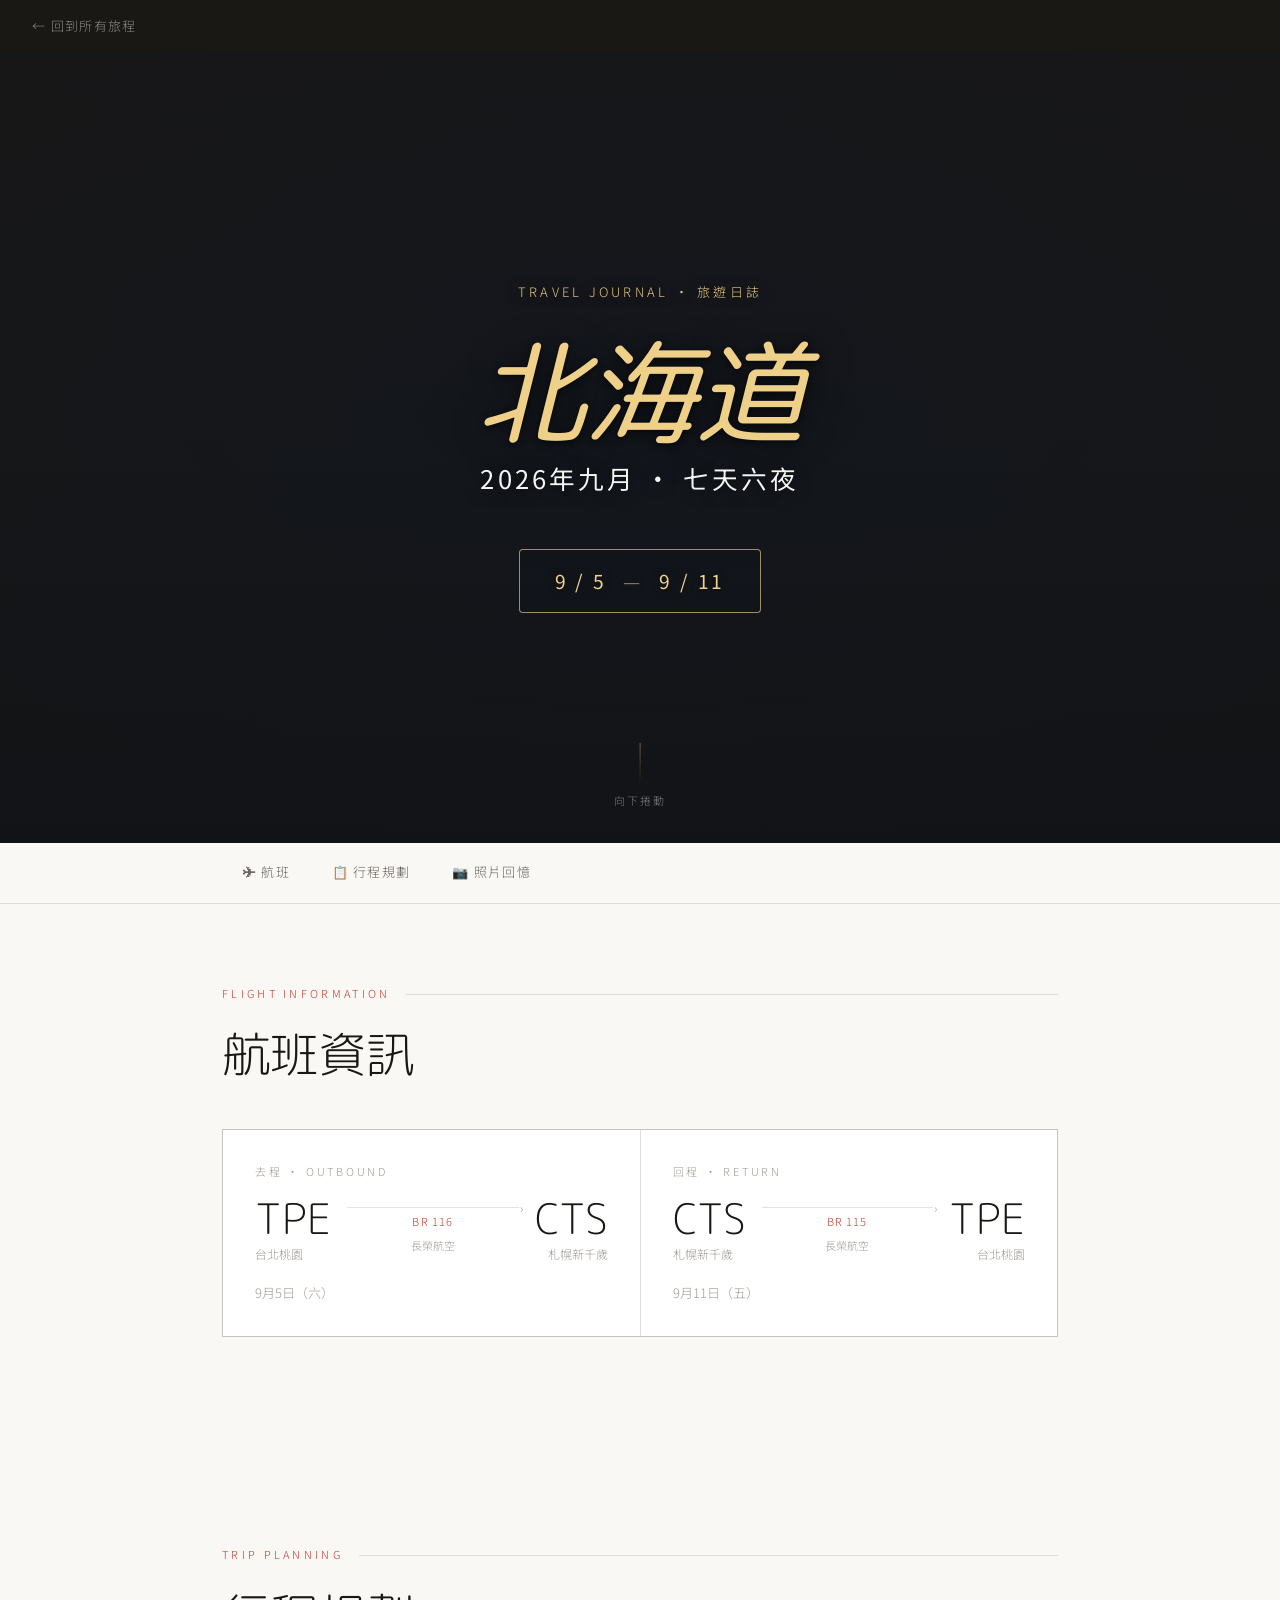
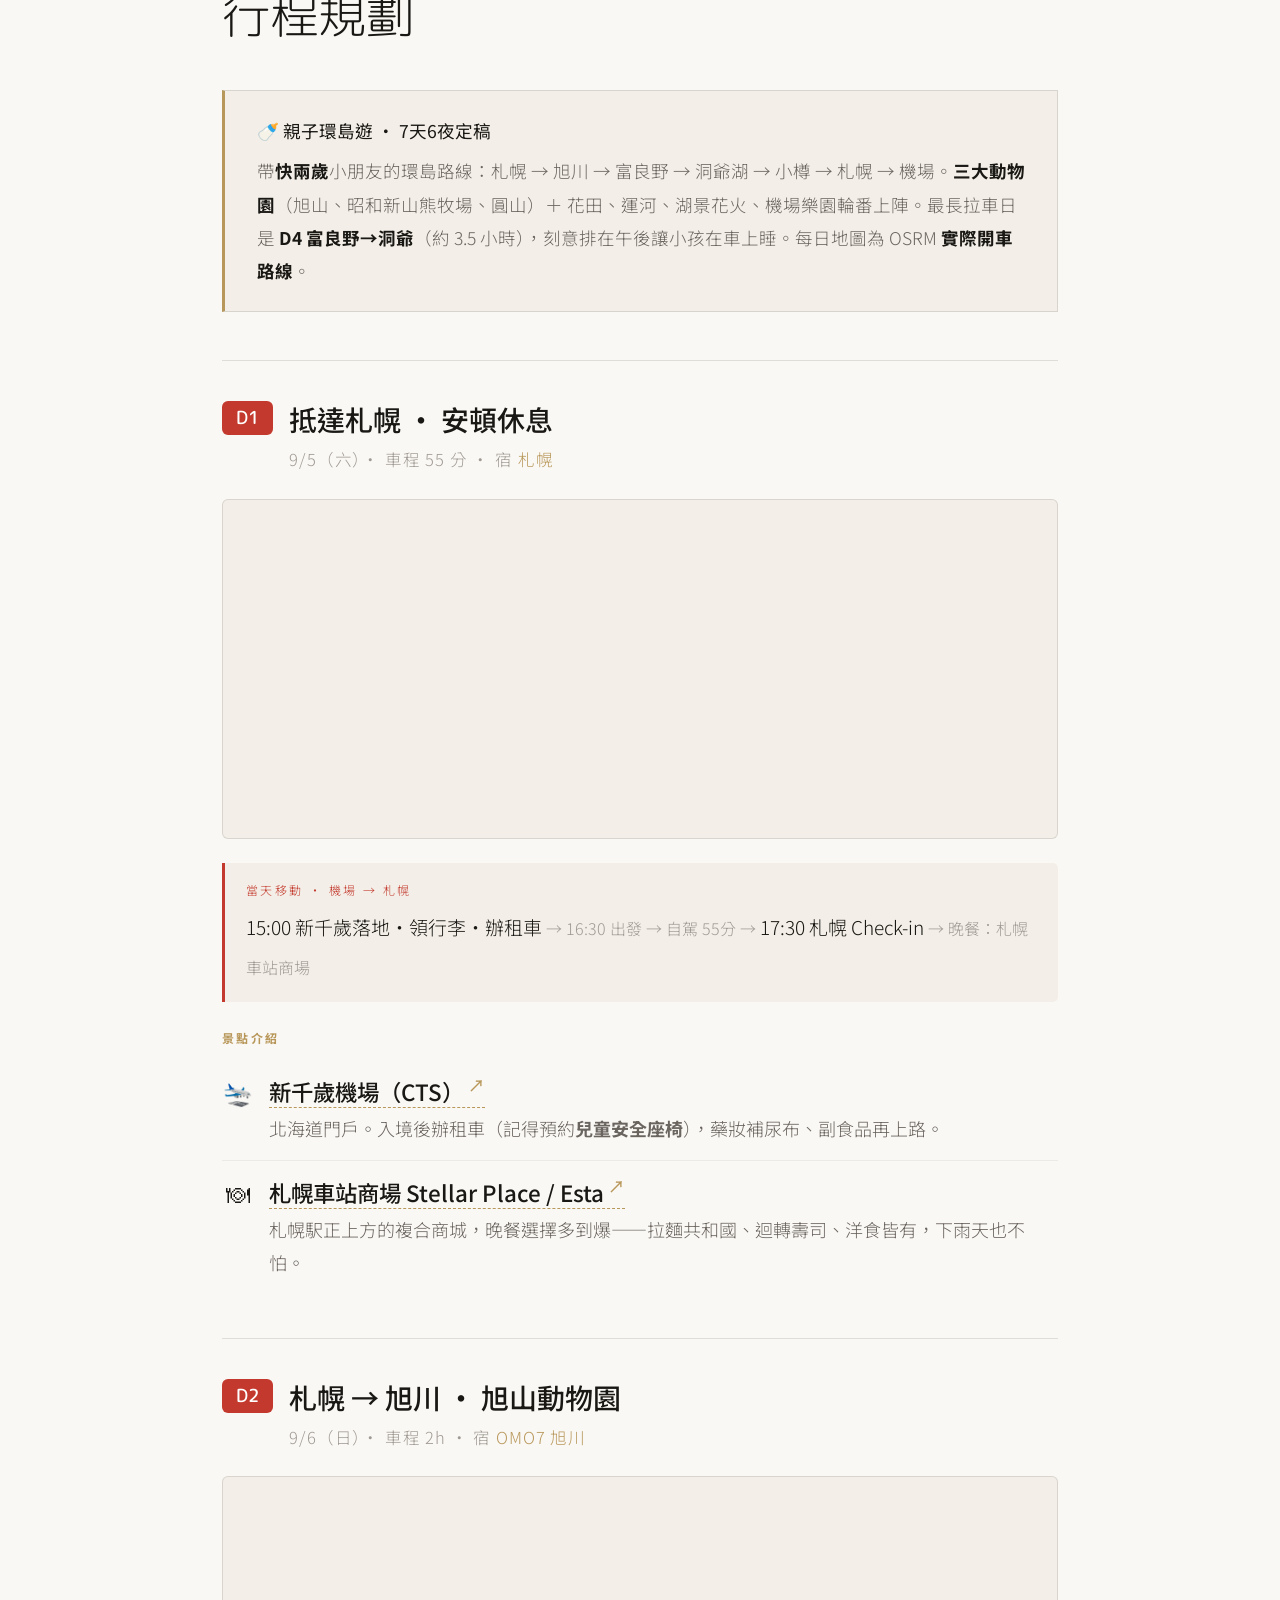
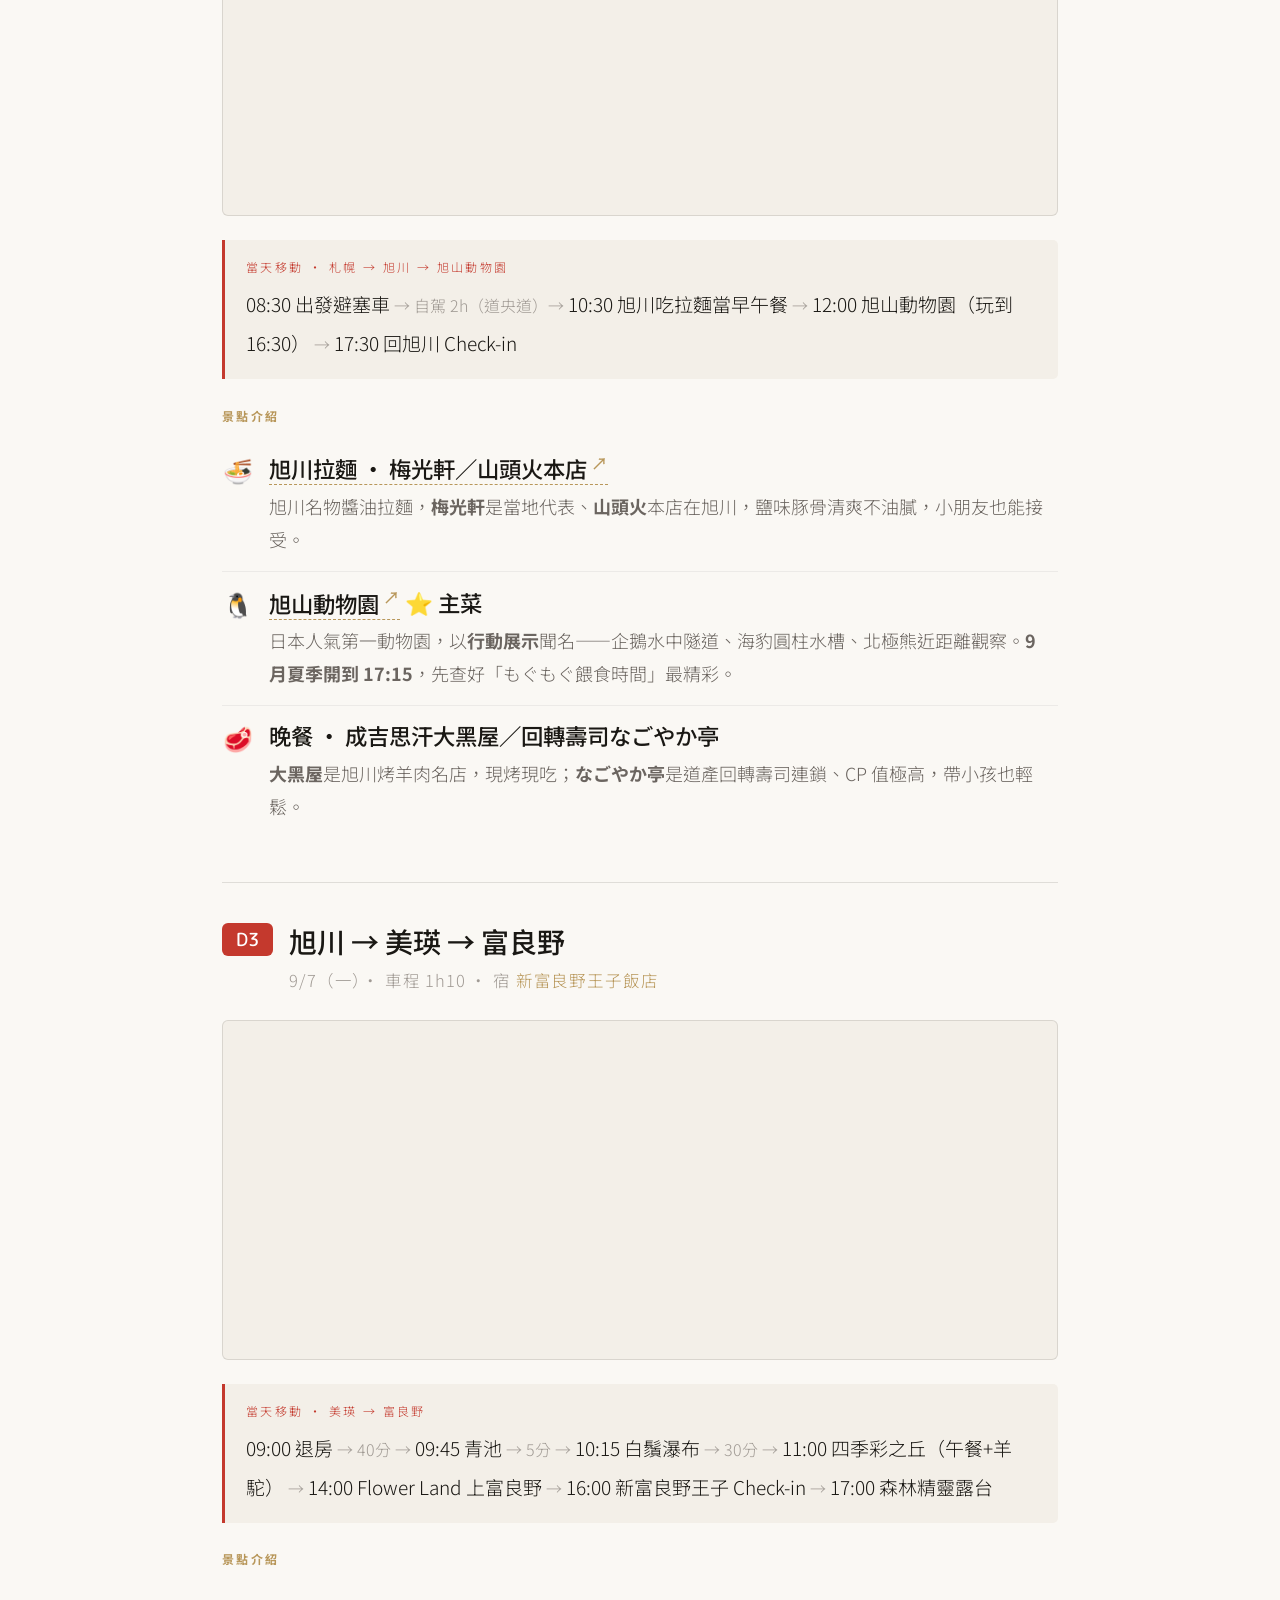
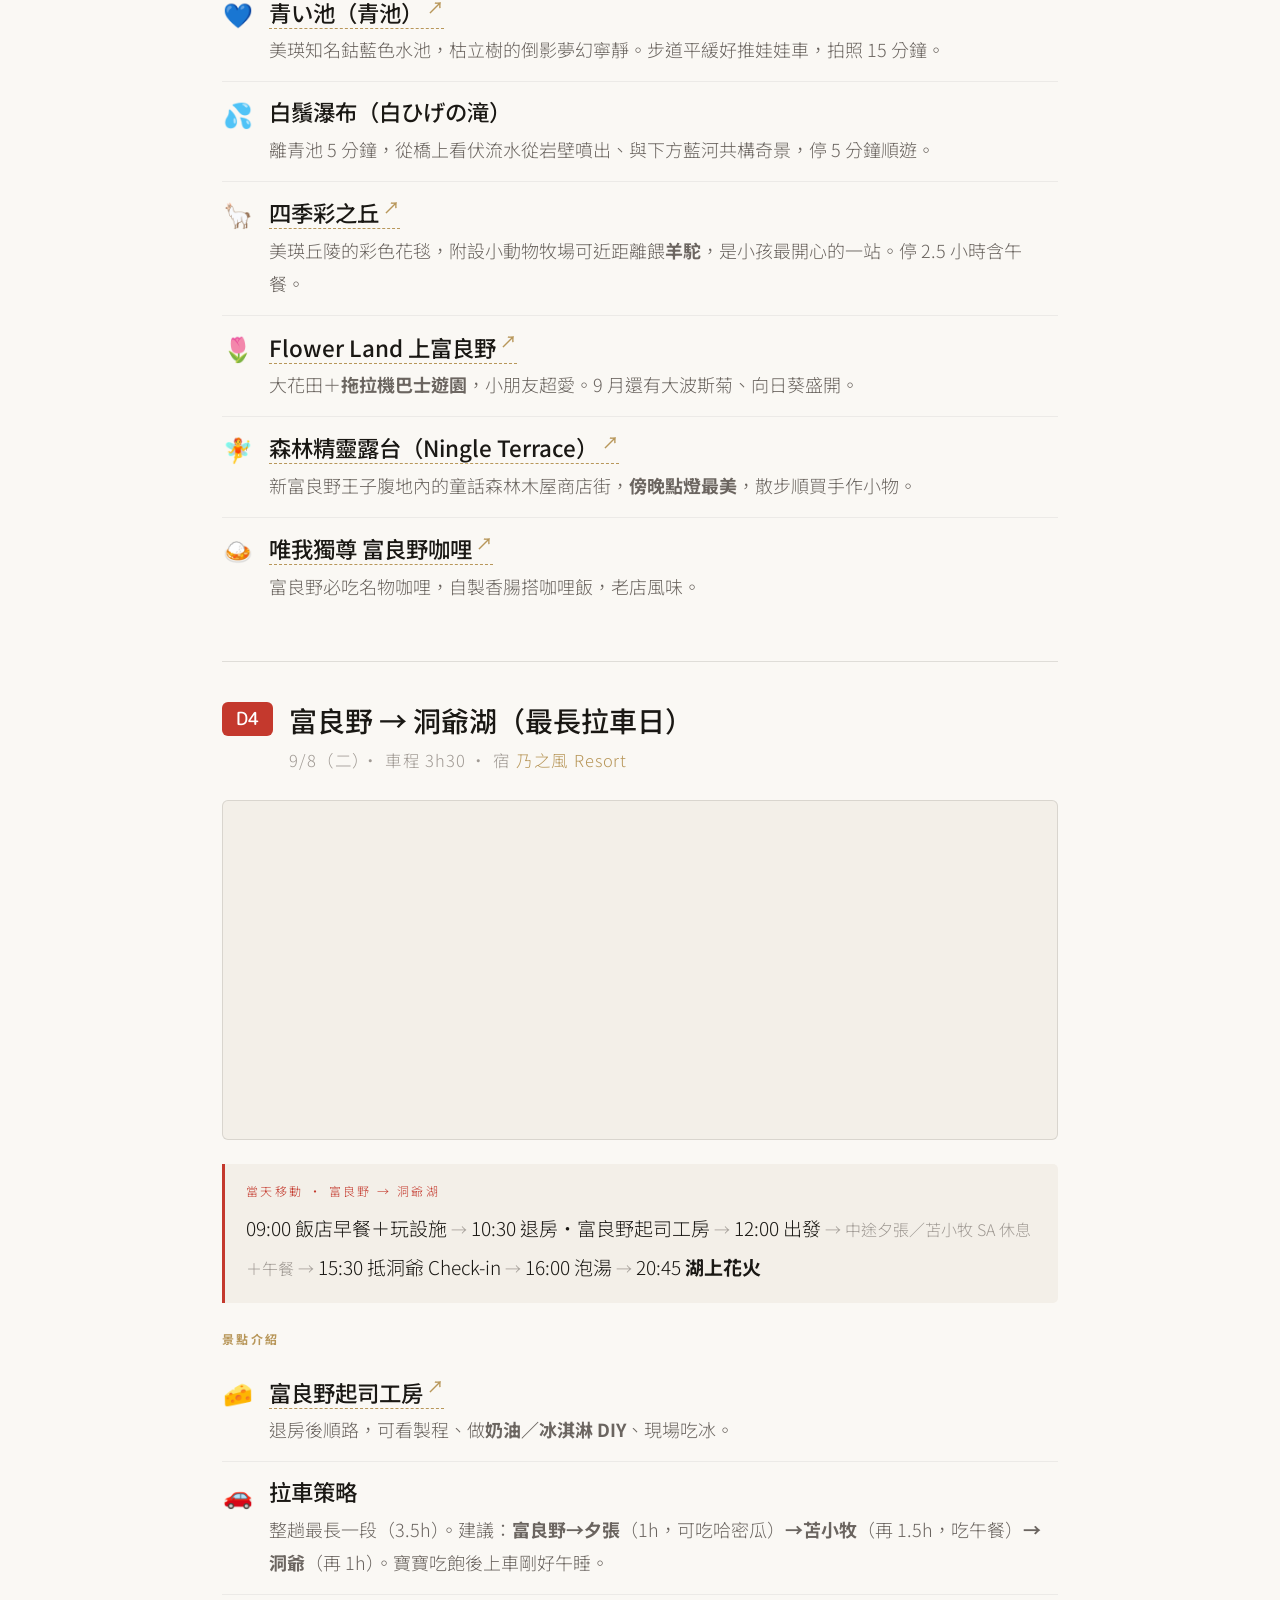
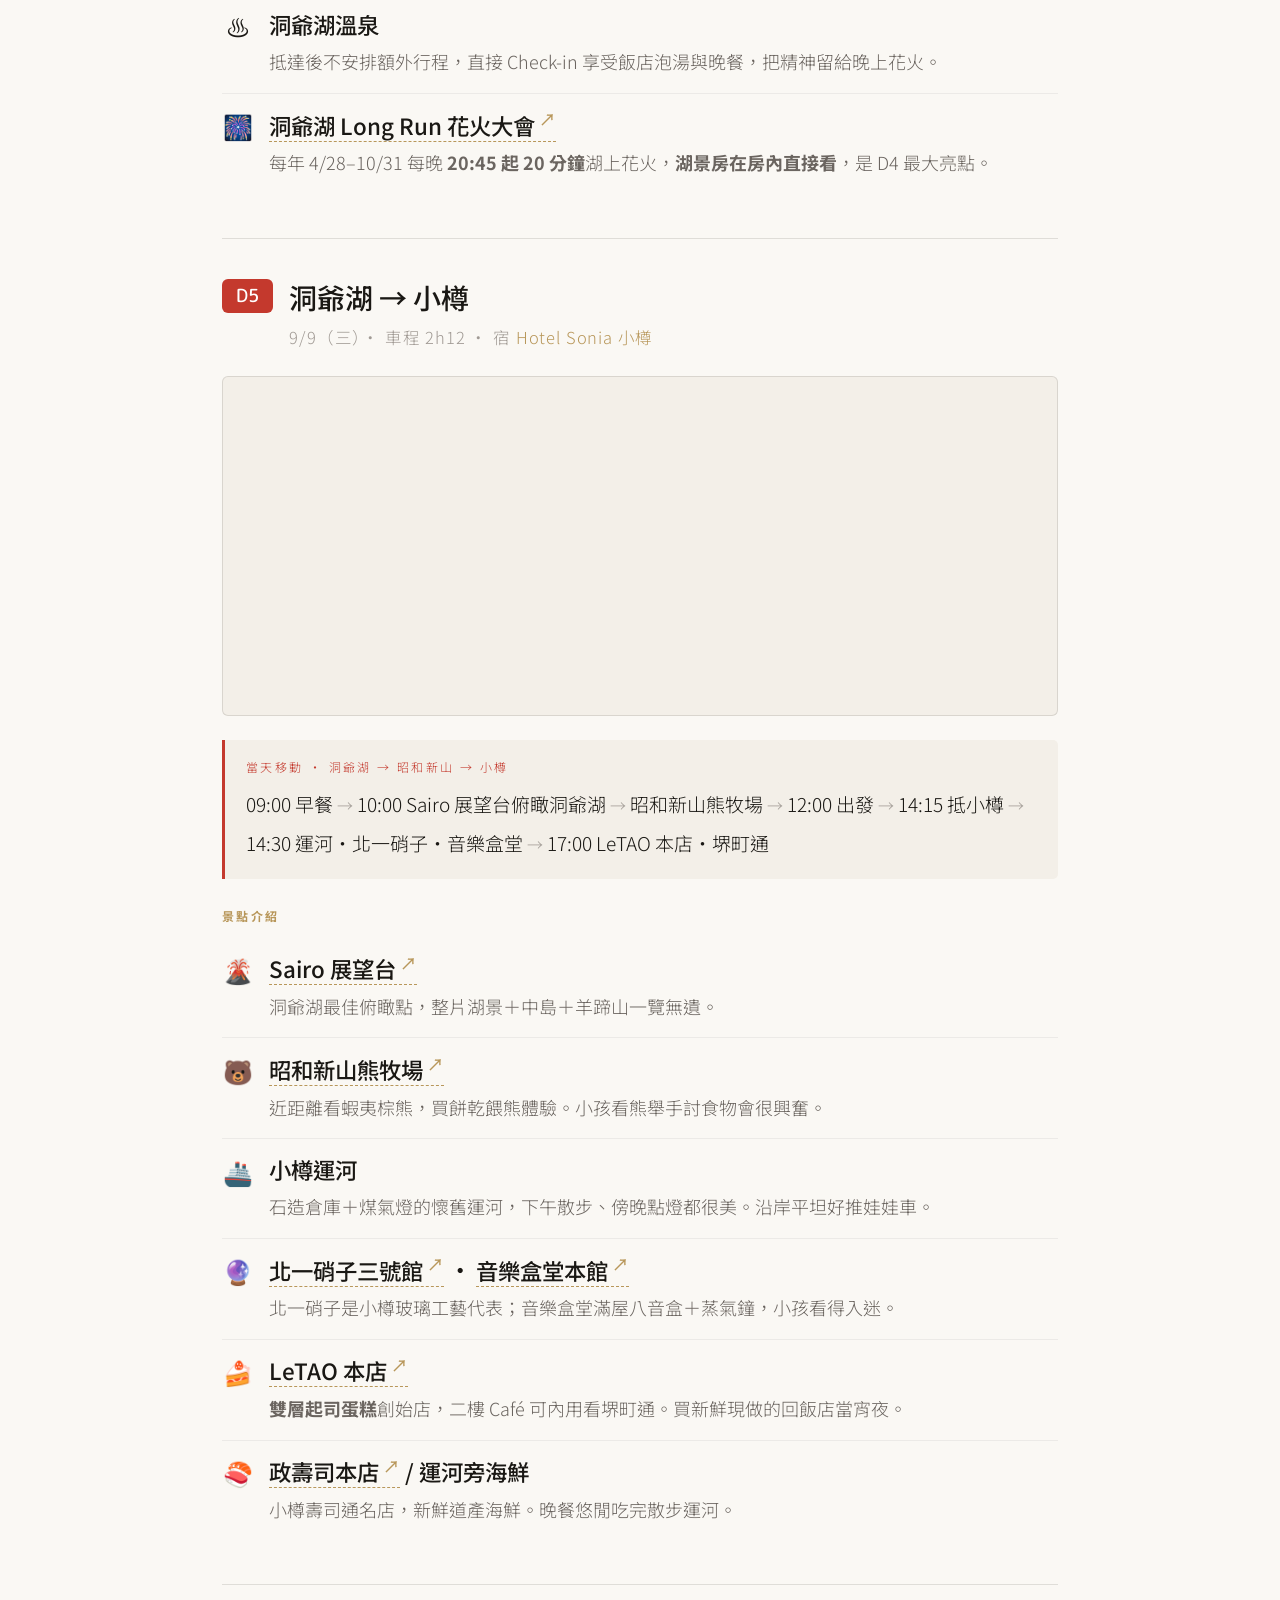
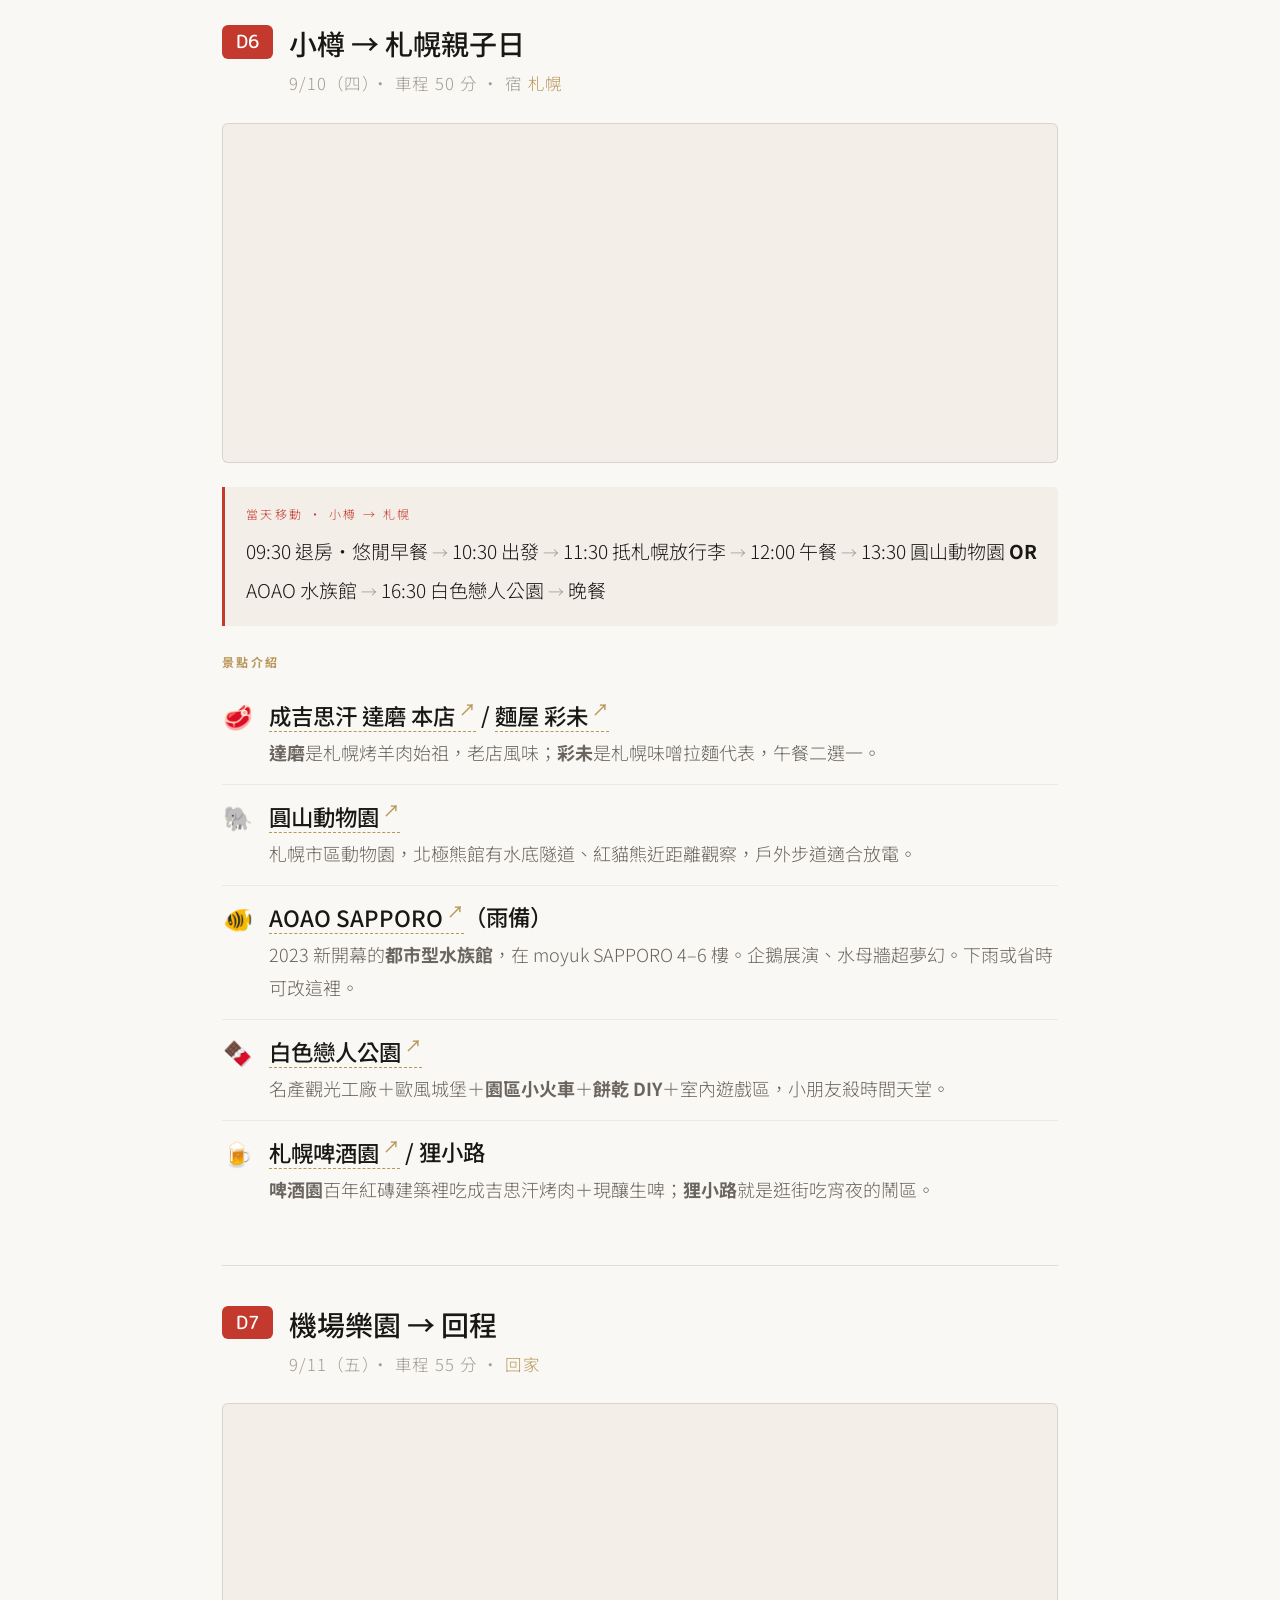
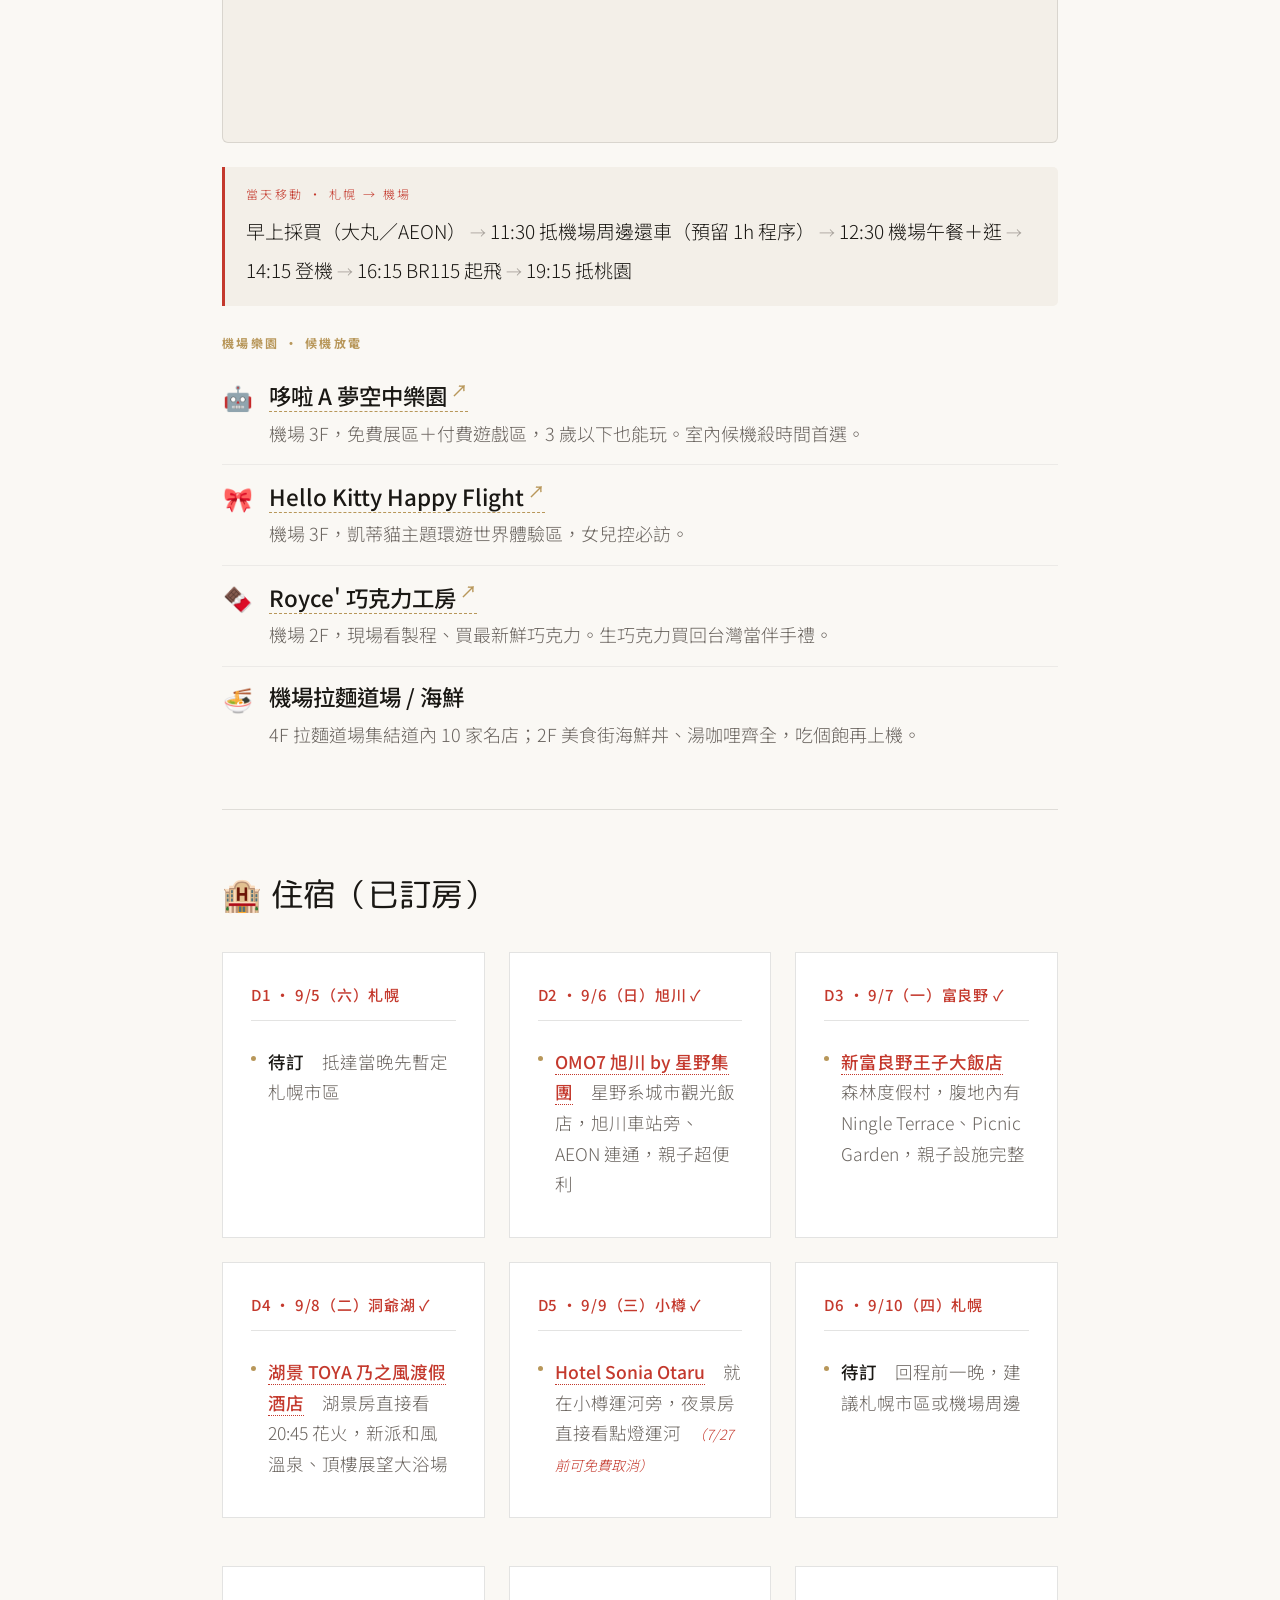
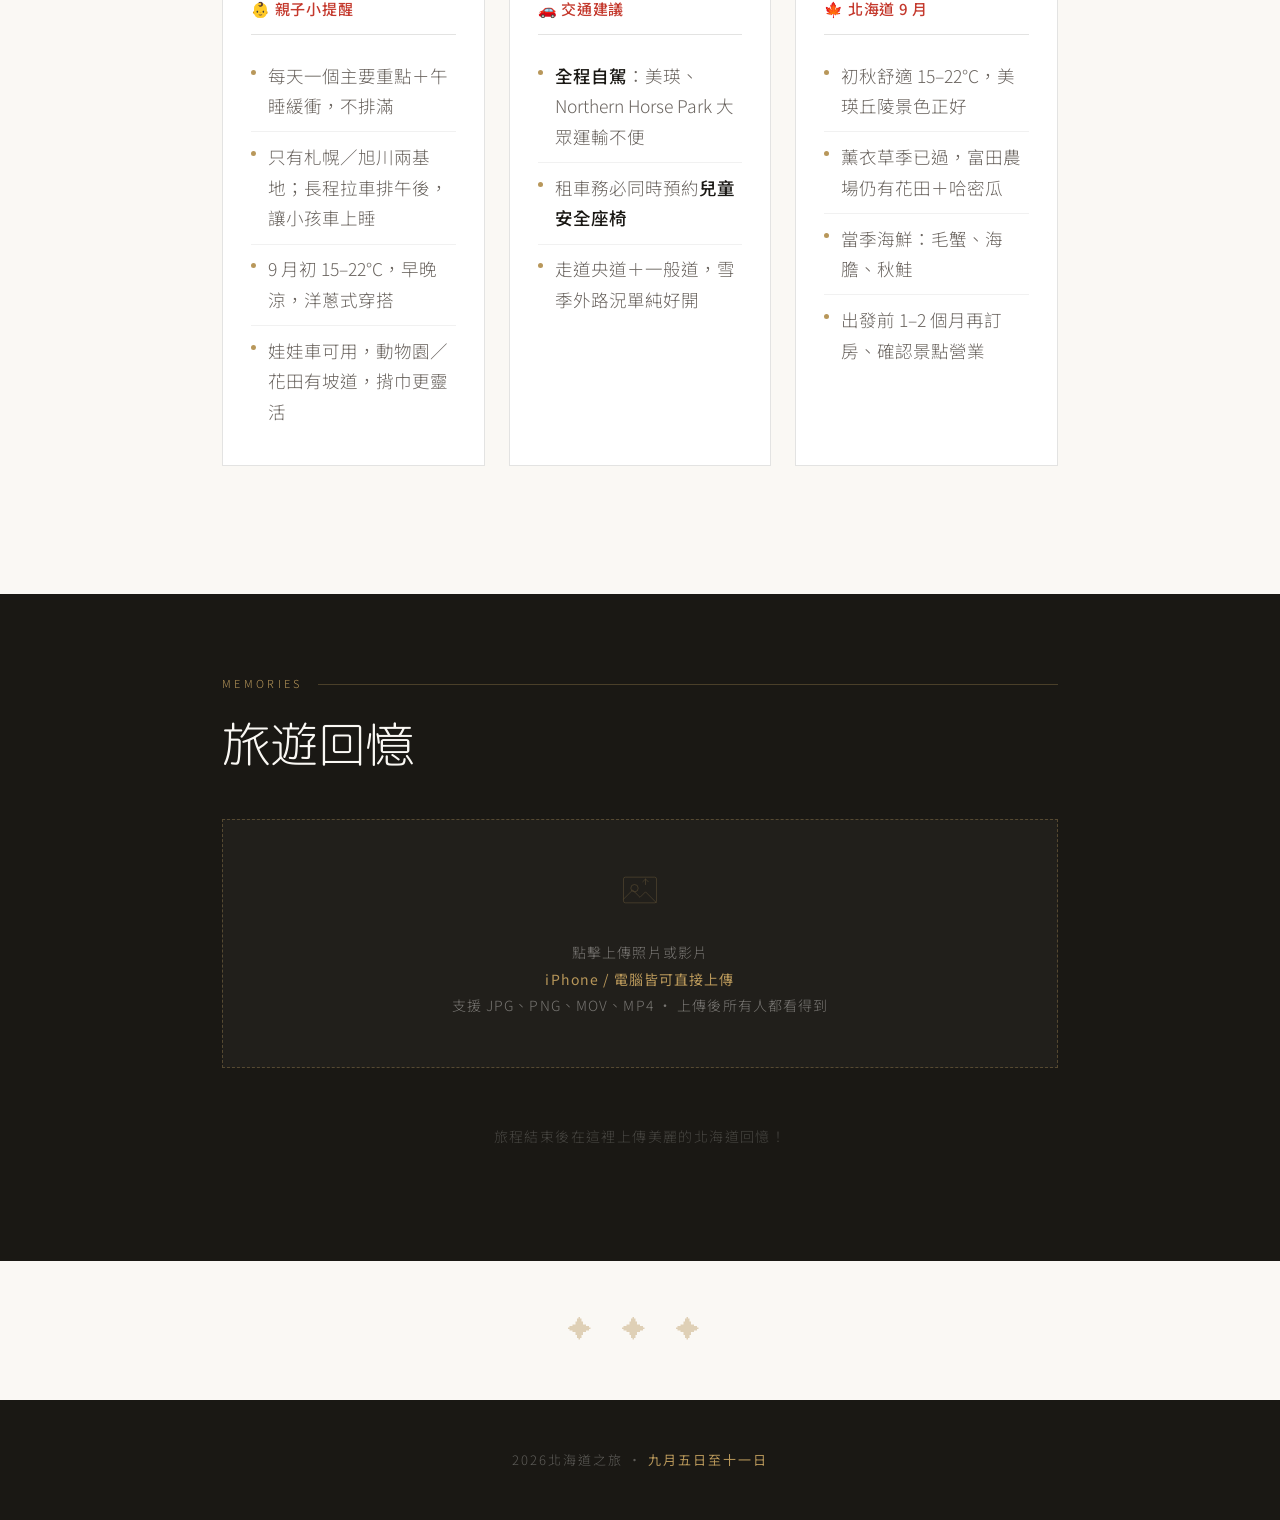
==== commit ef4eddd9: "update hokkaido itinerary with confirmed hotel bookings - D2 旭川: OMO7 旭川 (星野集團) - D3 富良野: 新富良野王子大飯店 " ====
--- a/hokkaido-2026.html
+++ b/hokkaido-2026.html
@@ -462,7 +462,7 @@
     <article class="dayx">
       <div class="dayx-head">
         <span class="dayx-badge">D2</span>
-        <div><h4>札幌 → 旭川 · 旭山動物園</h4><div class="dayx-date">9/6（日）· 車程 2h · 宿 <span class="stay">旭川</span></div></div>
+        <div><h4>札幌 → 旭川 · 旭山動物園</h4><div class="dayx-date">9/6（日）· 車程 2h · 宿 <span class="stay">OMO7 旭川</span></div></div>
       </div>
       <div class="day-map" id="map-d2"></div>
       <div class="route">
@@ -503,7 +503,7 @@
     <article class="dayx">
       <div class="dayx-head">
         <span class="dayx-badge">D4</span>
-        <div><h4>富良野 → 洞爺湖（最長拉車日）</h4><div class="dayx-date">9/8（二）· 車程 3h30 · 宿 <span class="stay">洞爺湖溫泉</span></div></div>
+        <div><h4>富良野 → 洞爺湖（最長拉車日）</h4><div class="dayx-date">9/8（二）· 車程 3h30 · 宿 <span class="stay">乃之風 Resort</span></div></div>
       </div>
       <div class="day-map" id="map-d4"></div>
       <div class="route">
@@ -523,7 +523,7 @@
     <article class="dayx">
       <div class="dayx-head">
         <span class="dayx-badge">D5</span>
-        <div><h4>洞爺湖 → 小樽</h4><div class="dayx-date">9/9（三）· 車程 2h12 · 宿 <span class="stay">小樽</span></div></div>
+        <div><h4>洞爺湖 → 小樽</h4><div class="dayx-date">9/9（三）· 車程 2h12 · 宿 <span class="stay">Hotel Sonia 小樽</span></div></div>
       </div>
       <div class="day-map" id="map-d5"></div>
       <div class="route">
@@ -545,7 +545,7 @@
     <article class="dayx">
       <div class="dayx-head">
         <span class="dayx-badge">D6</span>
-        <div><h4>小樽 → 札幌親子日</h4><div class="dayx-date">9/10（四）· 車程 50 分 · 宿 <span class="stay">札幌 or 機場</span></div></div>
+        <div><h4>小樽 → 札幌親子日</h4><div class="dayx-date">9/10（四）· 車程 50 分 · 宿 <span class="stay">札幌</span></div></div>
       </div>
       <div class="day-map" id="map-d6"></div>
       <div class="route">
@@ -584,42 +584,32 @@
 
   </div>
 
-  <p class="note-soft">💡 <strong>住宿訂房優先順序</strong>：① 新富良野王子（D3）⭐ 最熱門 ② 洞爺湖湖景房（D4）⭐ 花火搶手 ③ 旭川（D2）9 月旺季尾聲也建議早訂 ④ 小樽運河區（D5）⑤ 札幌 2 晚最後訂。</p>
-
-  <h3 class="subhead">🏨 住宿推薦（按住宿順序）</h3>
+  <h3 class="subhead">🏨 住宿（已訂房）</h3>
 
   <div class="memo-grid">
     <div class="memo-card">
-      <h4>D1 札幌（1 晚）</h4>
-      <div class="memo-item"><div class="memo-dot"></div><span><strong><a href="https://www.jrhotels.co.jp/tower/" target="_blank">JR Tower 日航札幌</a></strong>　車站正上方，帶娃行李最省力，高樓大浴場</span></div>
-      <div class="memo-item"><div class="memo-dot"></div><span><strong><a href="https://www.grand1934.com/" target="_blank">札幌格蘭飯店</a></strong>　北海道最老牌經典，近大通公園</span></div>
+      <h4>D1 · 9/5（六）札幌</h4>
+      <div class="memo-item"><div class="memo-dot"></div><span><strong>待訂</strong>　抵達當晚先暫定札幌市區</span></div>
     </div>
     <div class="memo-card">
-      <h4>D2 旭川（1 晚）</h4>
-      <div class="memo-item"><div class="memo-dot"></div><span><strong><a href="https://www.jrhokkaidohotels.co.jp/inn/asahikawa/" target="_blank">JR Inn 旭川</a></strong>　車站旁＋連 AEON MALL，CP 值高</span></div>
-      <div class="memo-item"><div class="memo-dot"></div><span><strong><a href="https://www.art-asahikawa.com/" target="_blank">ART HOTEL 旭川</a></strong>　有大浴場＋早餐評價高</span></div>
-      <div class="memo-item"><div class="memo-dot"></div><span><strong><a href="https://www.toyoko-inn.com/" target="_blank">東橫 INN 旭川車站前</a></strong>　最省預算選擇</span></div>
+      <h4>D2 · 9/6（日）旭川 ✓</h4>
+      <div class="memo-item"><div class="memo-dot"></div><span><strong><a href="https://hoshinoresorts.com/zh_tw/hotels/omo7asahikawa/" target="_blank">OMO7 旭川 by 星野集團</a></strong>　星野系城市觀光飯店，旭川車站旁、AEON 連通，親子超便利</span></div>
     </div>
     <div class="memo-card">
-      <h4>D3 富良野（1 晚）⭐ 最熱門</h4>
-      <div class="memo-item"><div class="memo-dot"></div><span><strong><a href="https://www.princehotels.com/newfurano/zh-tw/" target="_blank">新富良野王子飯店</a></strong>　森林度假村＋Ningle Terrace＋親子設施齊全，強烈推薦</span></div>
+      <h4>D3 · 9/7（一）富良野 ✓</h4>
+      <div class="memo-item"><div class="memo-dot"></div><span><strong><a href="https://www.princehotels.com/newfurano/zh-tw/" target="_blank">新富良野王子大飯店</a></strong>　森林度假村，腹地內有 Ningle Terrace、Picnic Garden，親子設施完整</span></div>
     </div>
     <div class="memo-card">
-      <h4>D4 洞爺湖（1 晚）⭐ 訂湖景房</h4>
-      <div class="memo-item"><div class="memo-dot"></div><span><strong><a href="https://www.nonokaze-resort.com/" target="_blank">乃の風 Resort</a></strong>　湖景房直接看花火，新派和風溫泉</span></div>
-      <div class="memo-item"><div class="memo-dot"></div><span><strong><a href="https://www.windsor-hotels.co.jp/" target="_blank">The Windsor Hotel TOYA</a></strong>　山上奢華度假村（G8 高峰會場）</span></div>
-      <div class="memo-item"><div class="memo-dot"></div><span><strong><a href="https://www.kohantei.com/" target="_blank">湖畔亭</a></strong>　CP 值高、湖景＋大浴場</span></div>
+      <h4>D4 · 9/8（二）洞爺湖 ✓</h4>
+      <div class="memo-item"><div class="memo-dot"></div><span><strong><a href="https://www.nonokaze-resort.com/" target="_blank">湖景 TOYA 乃之風渡假酒店</a></strong>　湖景房直接看 20:45 花火，新派和風溫泉、頂樓展望大浴場</span></div>
     </div>
     <div class="memo-card">
-      <h4>D5 小樽（1 晚）</h4>
-      <div class="memo-item"><div class="memo-dot"></div><span><strong><a href="https://www.unganoyu.com/" target="_blank">運河之灯</a></strong>　就在運河旁，夜景無敵</span></div>
-      <div class="memo-item"><div class="memo-dot"></div><span><strong><a href="https://www.authent.co.jp/" target="_blank">Authent Hotel 小樽</a></strong>　CP 值高、近車站</span></div>
-      <div class="memo-item"><div class="memo-dot"></div><span><strong><a href="https://www.hotespa.net/hotels/otaru/" target="_blank">Dormy Inn PREMIUM 小樽</a></strong>　頂樓溫泉＋免費宵夜拉麵</span></div>
+      <h4>D5 · 9/9（三）小樽 ✓</h4>
+      <div class="memo-item"><div class="memo-dot"></div><span><strong><a href="https://www.hotelsonia.co.jp/" target="_blank">Hotel Sonia Otaru</a></strong>　就在小樽運河旁，夜景房直接看點燈運河　<em style="color:var(--accent);font-size:14px;">（7/27 前可免費取消）</em></span></div>
     </div>
     <div class="memo-card">
-      <h4>D6 札幌 or 機場（1 晚）</h4>
-      <div class="memo-item"><div class="memo-dot"></div><span><strong><a href="https://www.princehotels.com/newchitose/zh-tw/" target="_blank">新千歲機場王子飯店</a></strong>　機場聯通走廊，隔天最省力</span></div>
-      <div class="memo-item"><div class="memo-dot"></div><span><strong><a href="https://www.jrhotels.co.jp/tower/" target="_blank">JR Tower 日航札幌</a></strong>　繼續住札幌、最後再 1h 開機場</span></div>
+      <h4>D6 · 9/10（四）札幌</h4>
+      <div class="memo-item"><div class="memo-dot"></div><span><strong>待訂</strong>　回程前一晚，建議札幌市區或機場周邊</span></div>
     </div>
   </div>
 
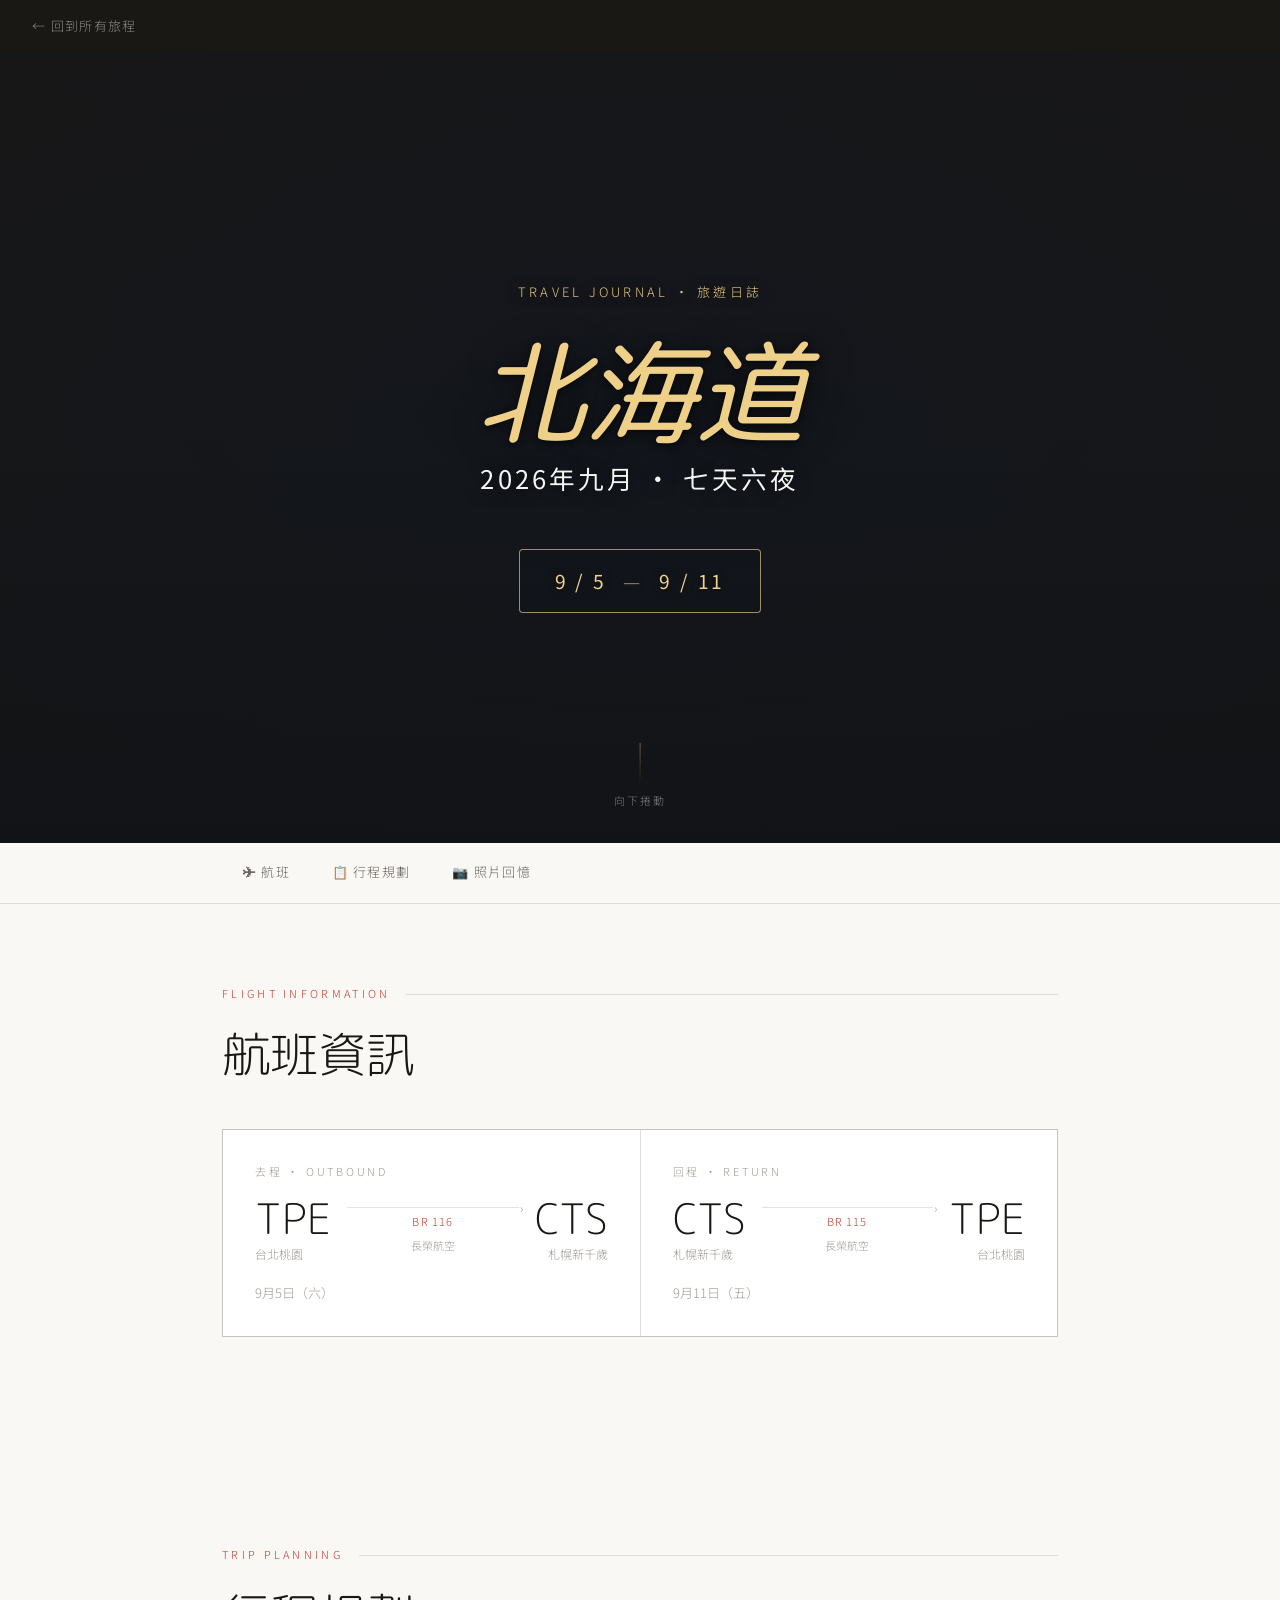
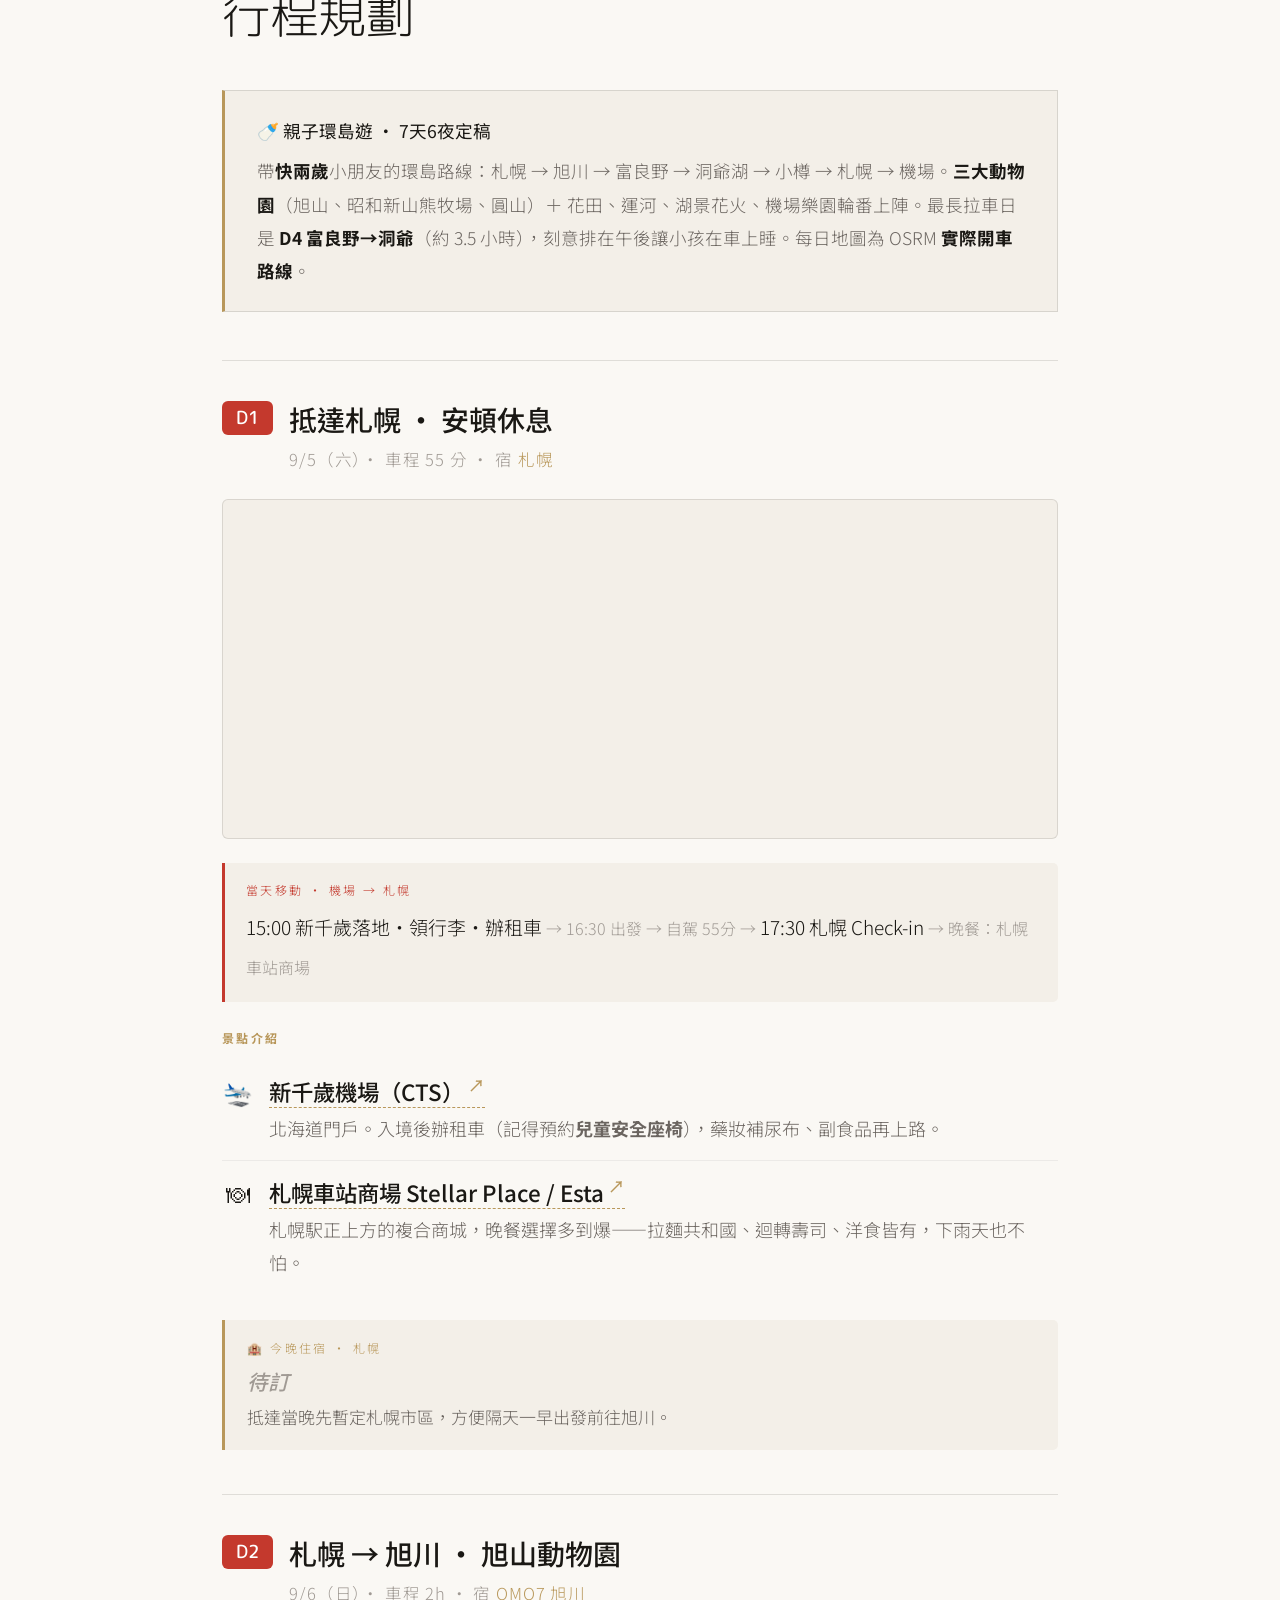
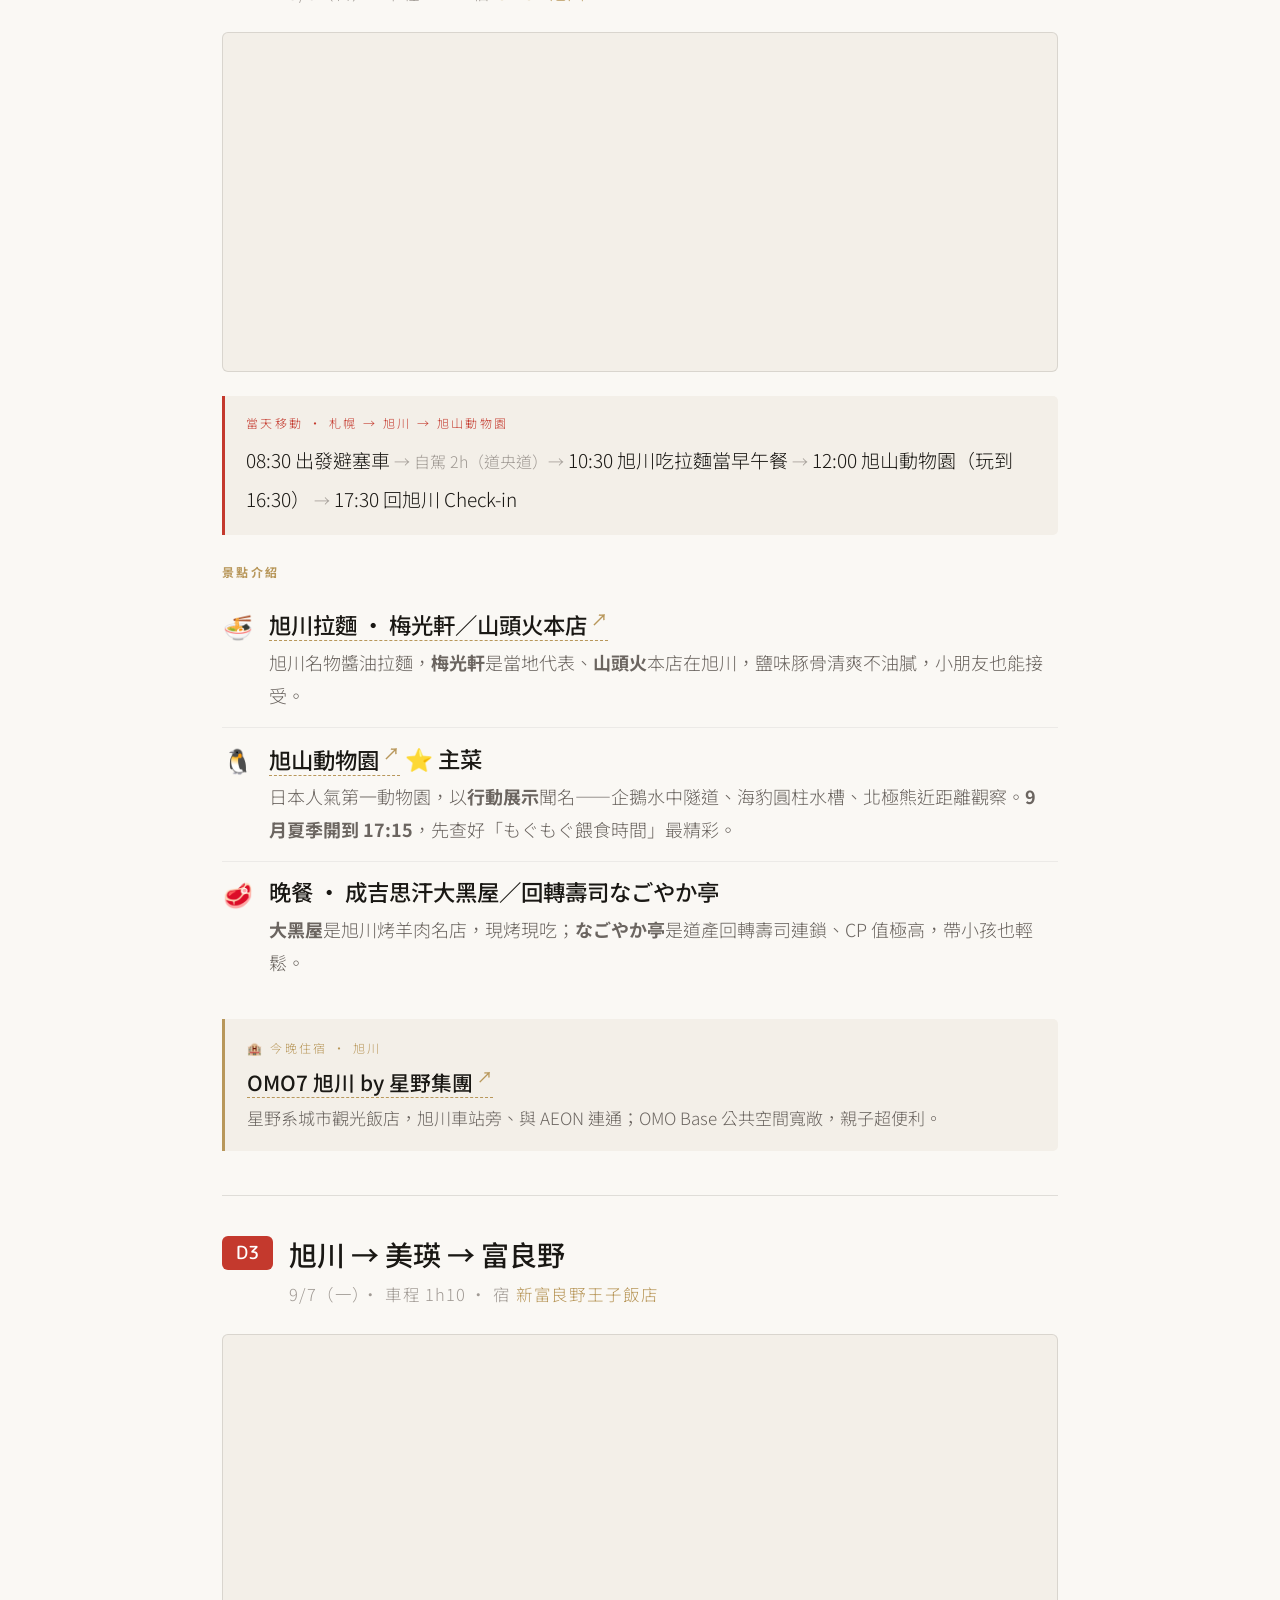
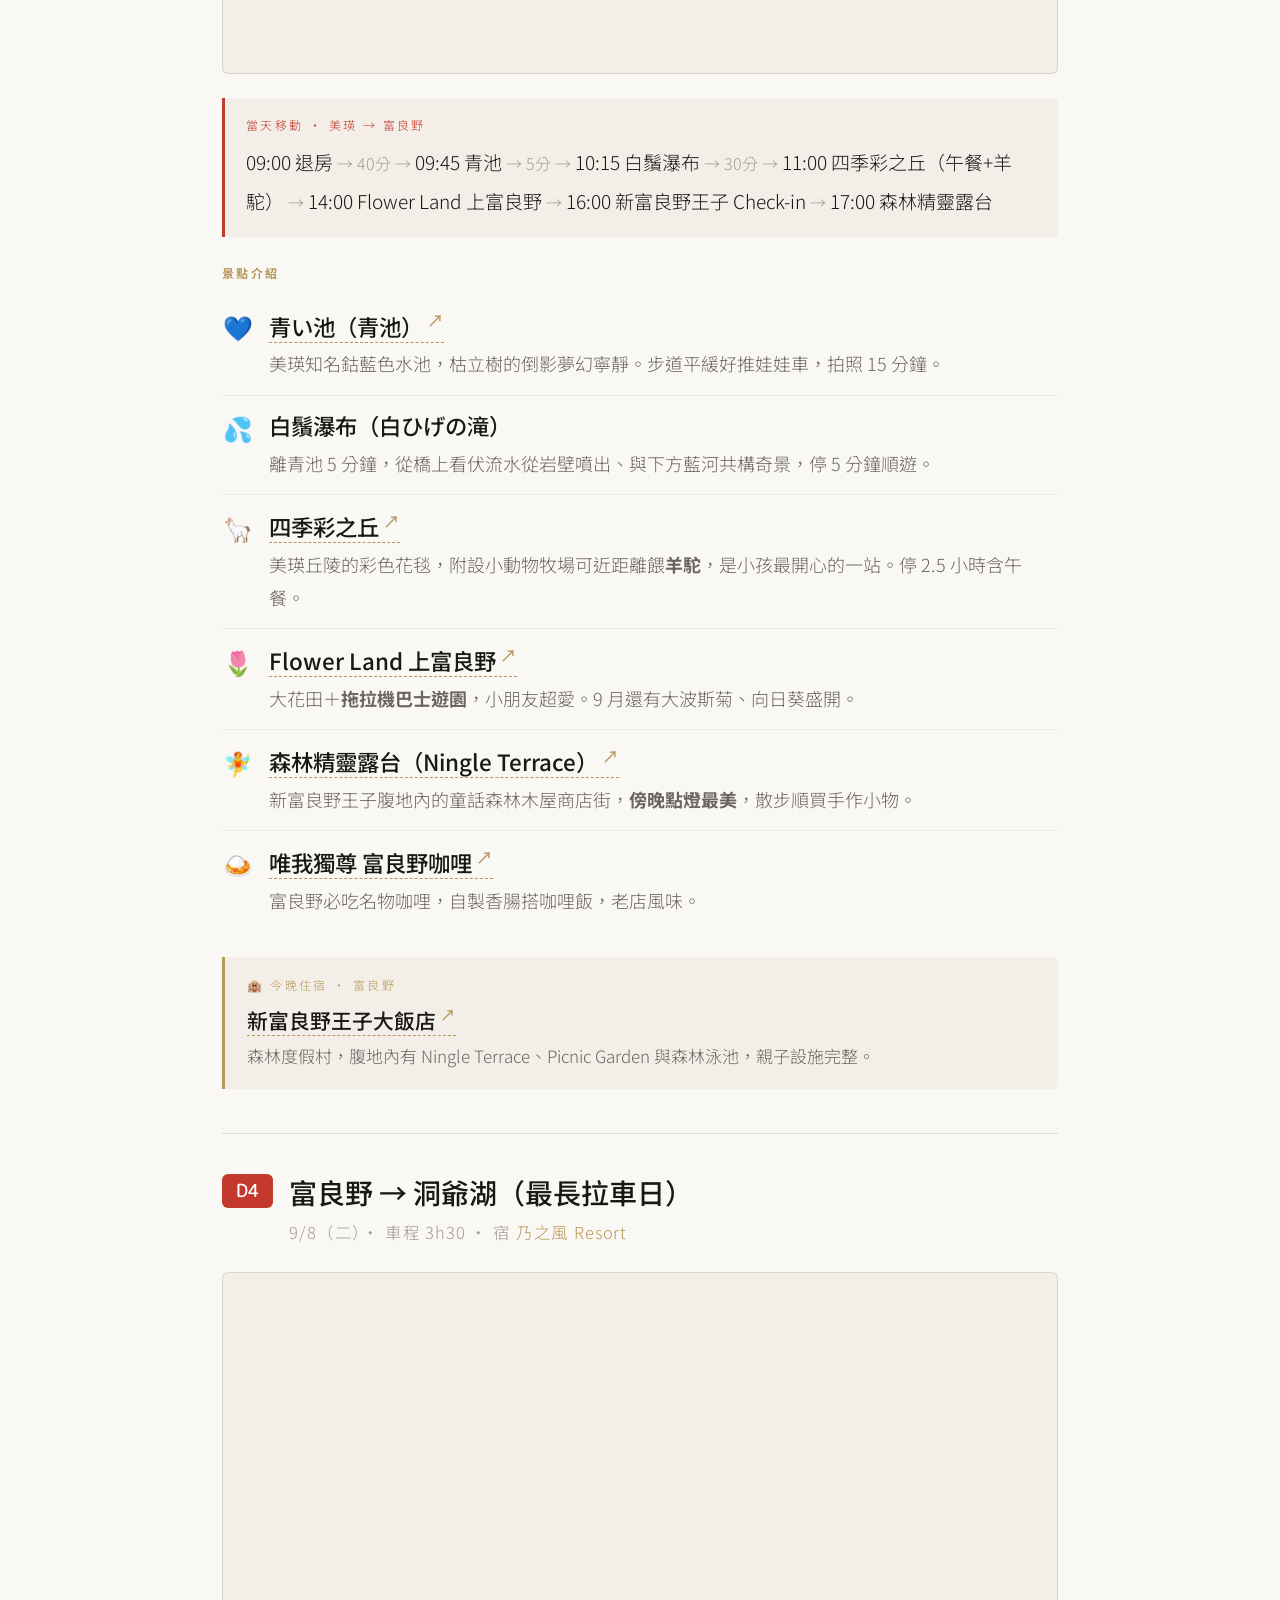
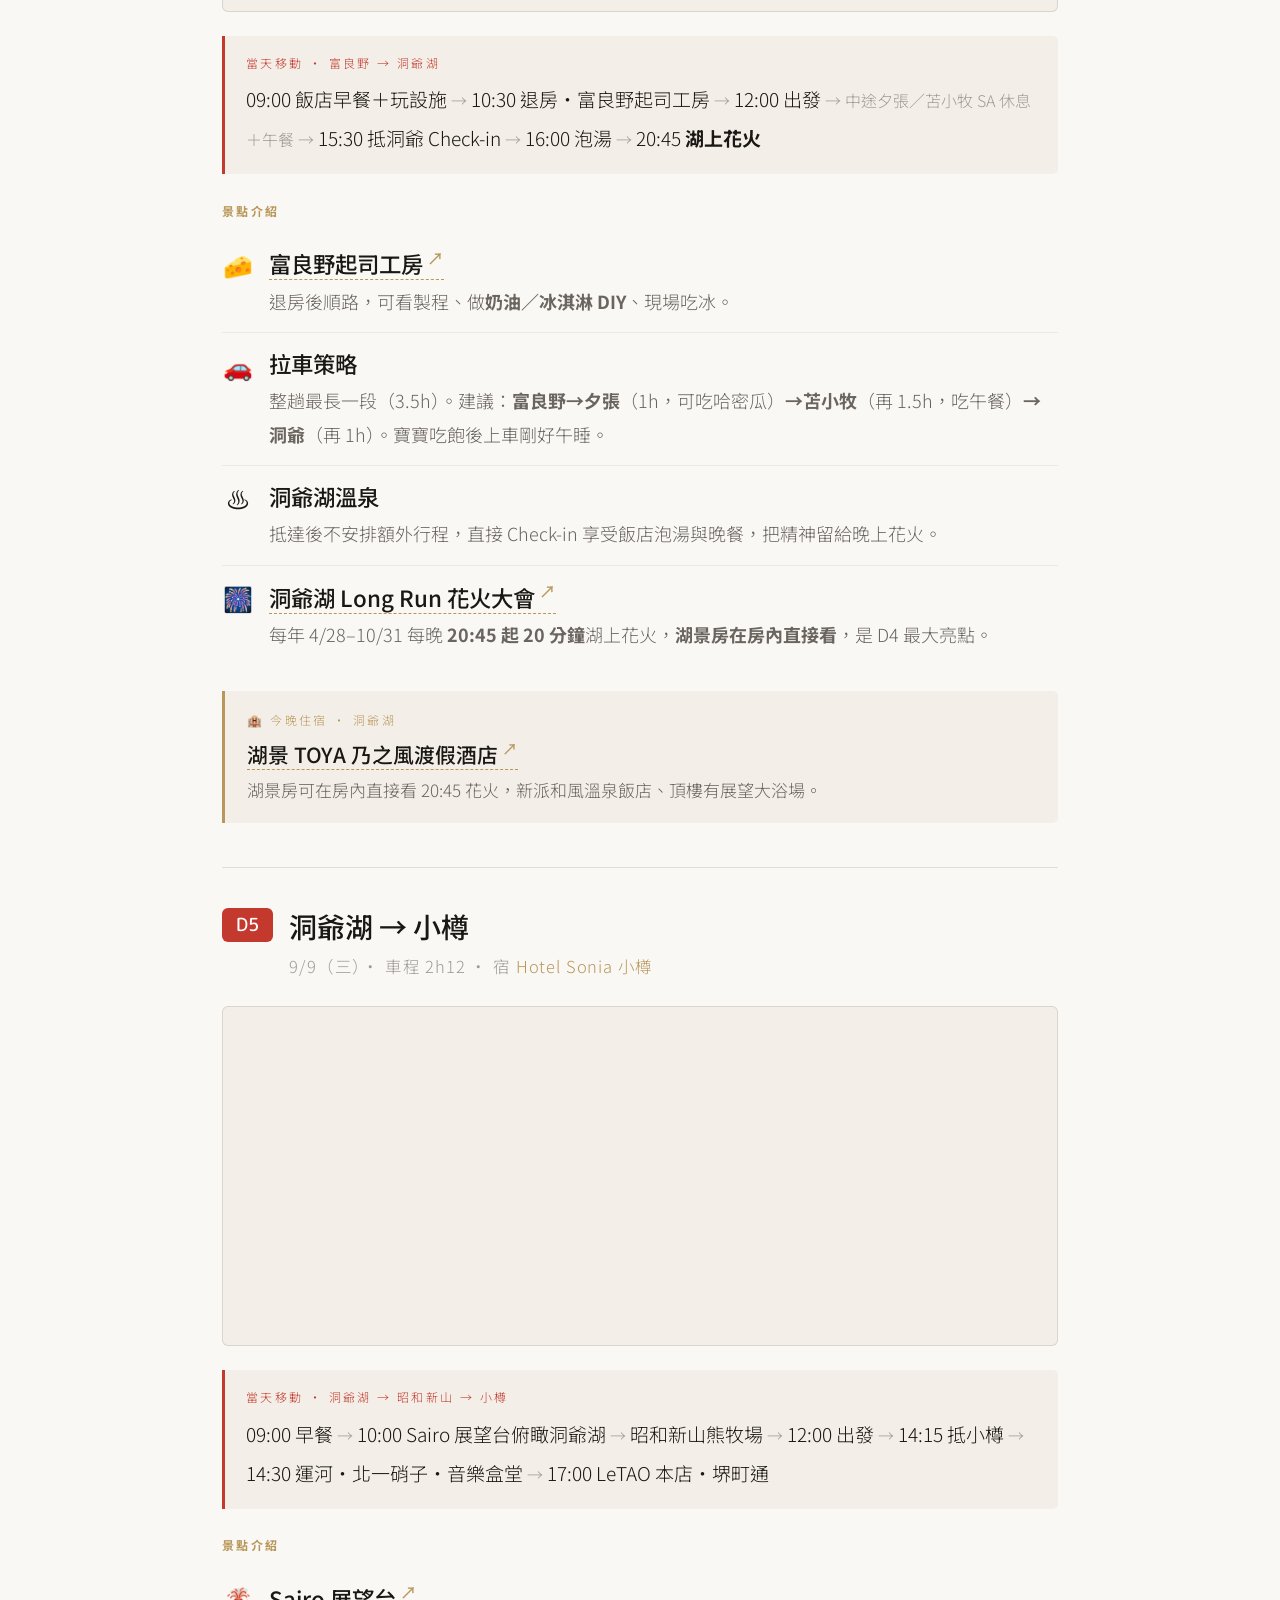
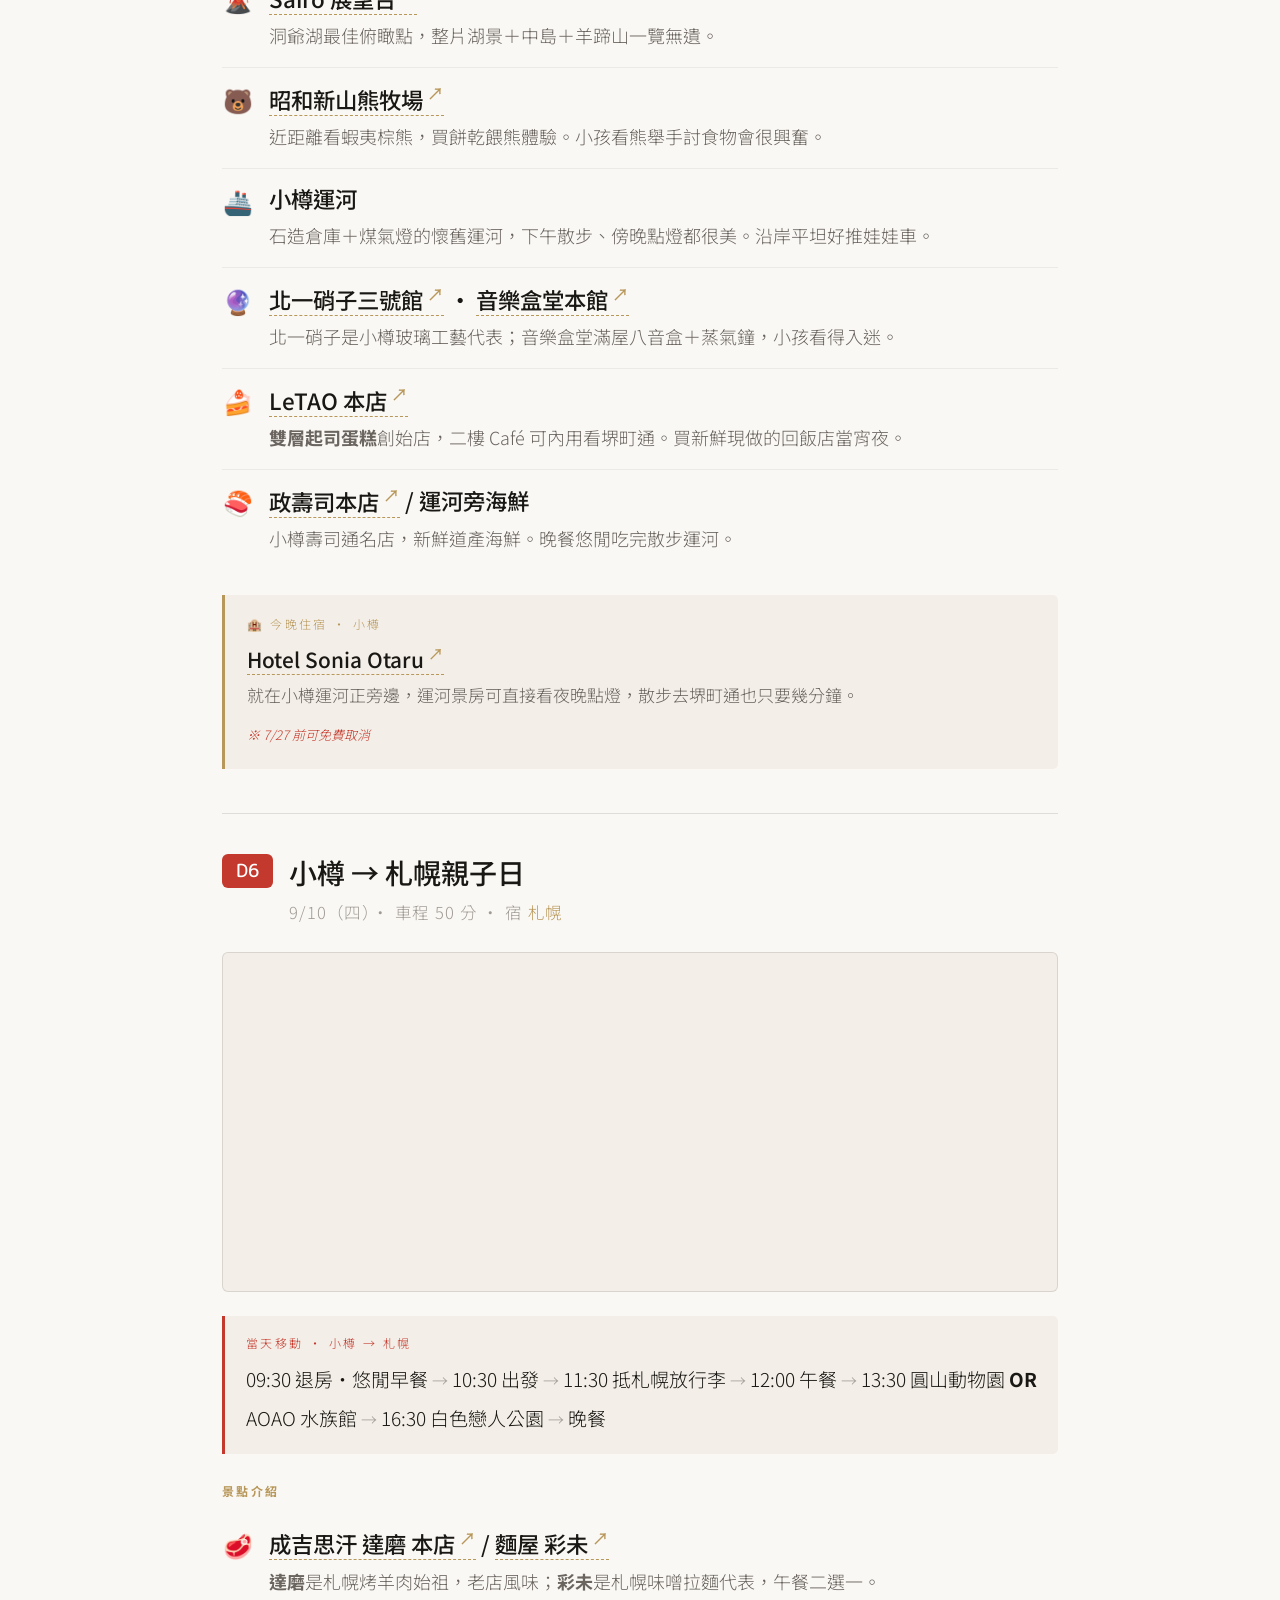
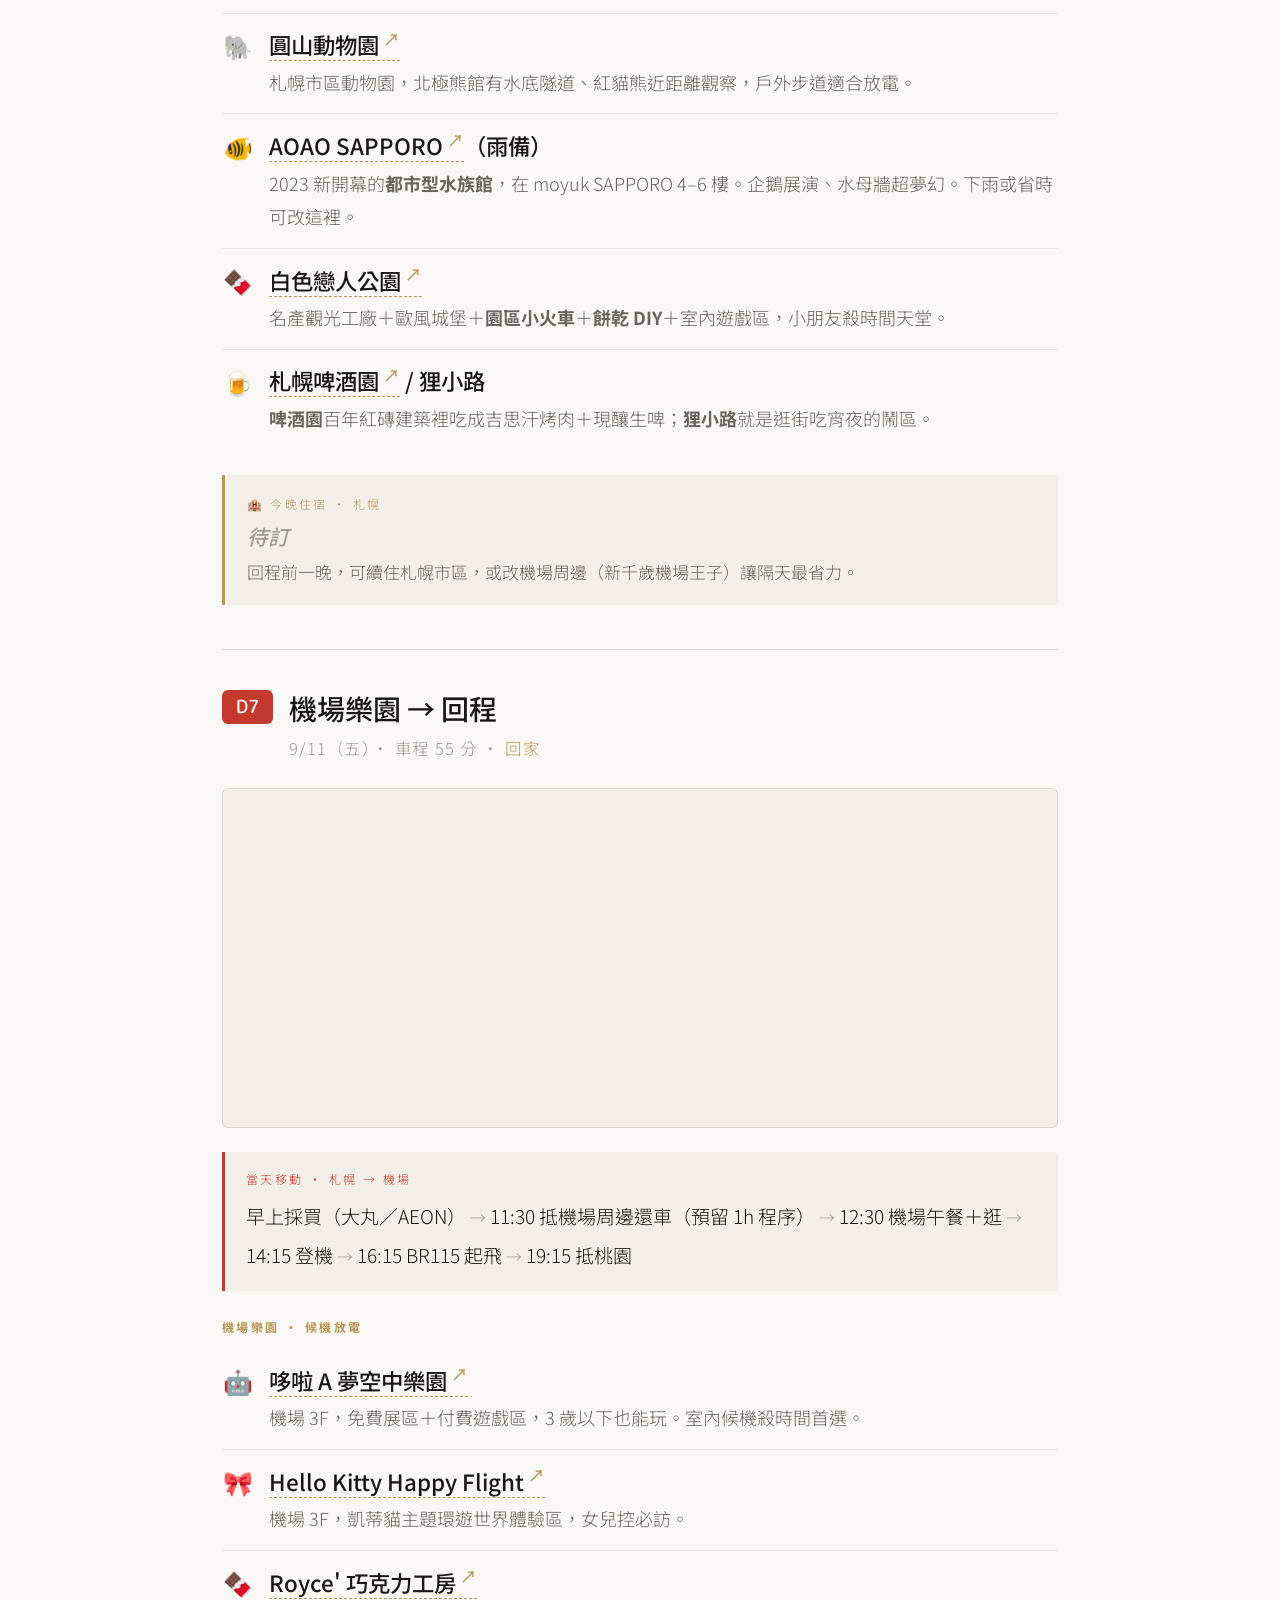
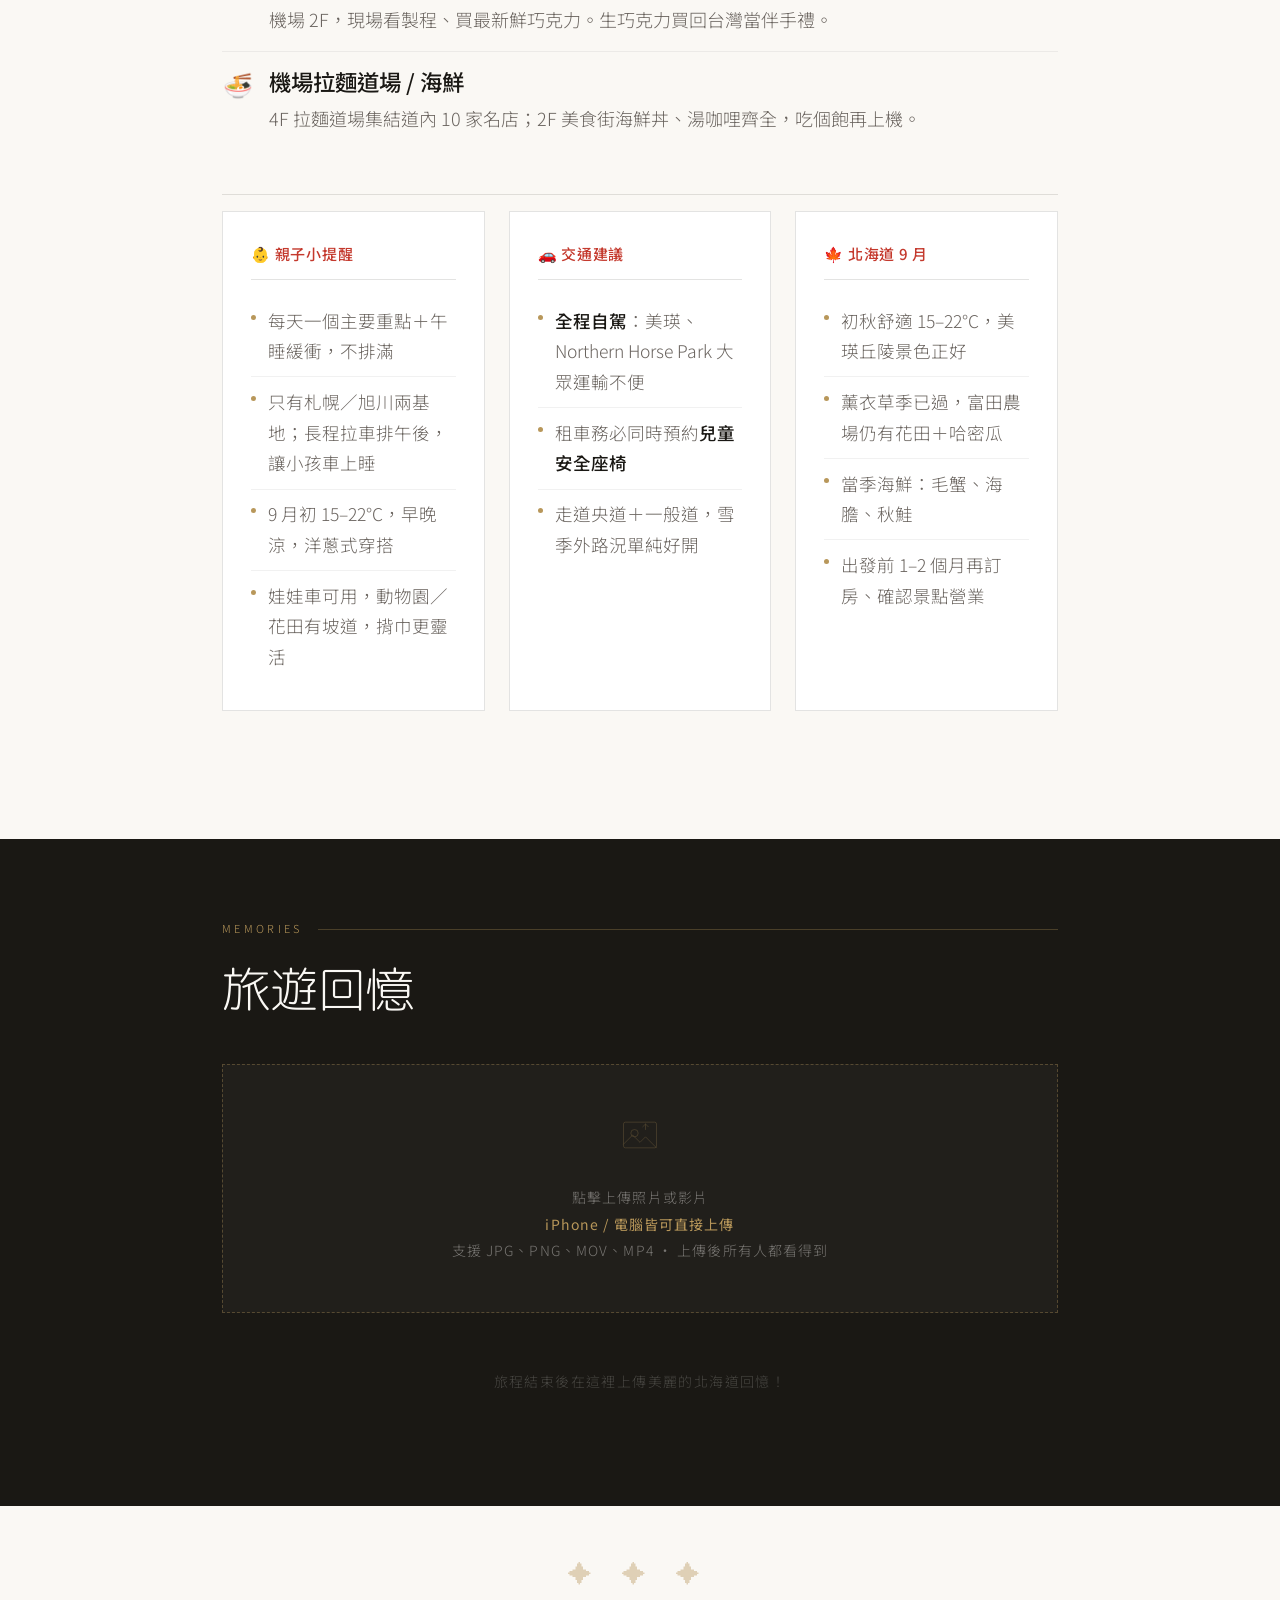
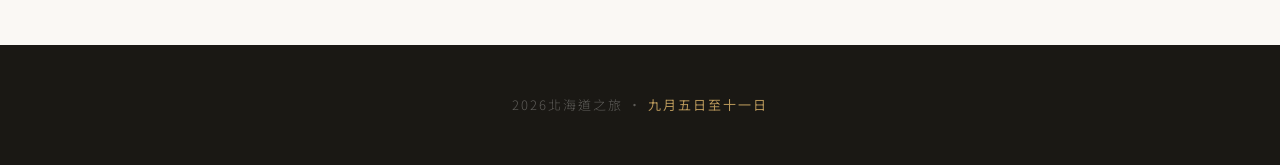
==== commit fed205ac: "inline hotel info into each day block 每天結尾接「今晚住宿」卡片(飯店連結+短描述);移除底部獨立住宿區塊" ====
--- a/hokkaido-2026.html
+++ b/hokkaido-2026.html
@@ -191,6 +191,15 @@
   .spot-tx h6 .ext { font-size:0.75em; color:var(--gold); margin-left:4px; vertical-align:super; }
   .spot-tx p { font-size:18px; color:var(--ink-light); line-height:1.85; }
   .spot-tx p a { color:var(--accent); text-decoration:none; border-bottom:1px dotted var(--accent); }
+  .day-hotel { margin-top:1.6rem; padding:1.1rem 1.4rem; background:var(--paper-warm); border-left:3px solid var(--gold); border-radius:0 5px 5px 0; }
+  .day-hotel-label { font-size:12px; letter-spacing:0.2em; text-transform:uppercase; color:var(--gold); display:block; margin-bottom:0.5rem; }
+  .day-hotel h6 { font-size:1.3rem; font-weight:500; color:var(--ink); margin-bottom:5px; line-height:1.4; }
+  .day-hotel h6 a { color:var(--ink); text-decoration:none; border-bottom:1px dashed var(--gold); transition:color 0.2s; }
+  .day-hotel h6 a:hover { color:var(--accent); }
+  .day-hotel h6 .ext { font-size:0.75em; color:var(--gold); margin-left:4px; vertical-align:super; }
+  .day-hotel p { font-size:17px; color:var(--ink-light); line-height:1.85; }
+  .day-hotel .booking-note { display:inline-block; margin-top:4px; font-size:13px; color:var(--accent); font-style:italic; }
+  .day-hotel .tbd { color:var(--ink-muted); font-style:italic; }
   .num-pin { background:var(--accent); color:#fff; border-radius:50% 50% 50% 0; width:28px; height:28px; transform:rotate(-45deg); display:flex; align-items:center; justify-content:center; box-shadow:0 1px 4px rgba(0,0,0,0.45); border:2px solid #fff; }
   .num-pin span { transform:rotate(45deg); font-size:14px; font-weight:600; font-family:'M PLUS Rounded 1c',sans-serif; }
   .leaflet-container { font-family:inherit; font-size:14px; }
@@ -456,6 +465,11 @@
         <div class="spot"><div class="spot-ico">🛬</div><div class="spot-tx"><h6><a href="https://www.new-chitose-airport.jp/tw/" target="_blank">新千歲機場（CTS）<span class="ext">↗</span></a></h6><p>北海道門戶。入境後辦租車（記得預約<strong>兒童安全座椅</strong>），藥妝補尿布、副食品再上路。</p></div></div>
         <div class="spot"><div class="spot-ico">🍽</div><div class="spot-tx"><h6><a href="https://www.stellarplace.net/" target="_blank">札幌車站商場 Stellar Place / Esta<span class="ext">↗</span></a></h6><p>札幌駅正上方的複合商城，晚餐選擇多到爆——拉麵共和國、迴轉壽司、洋食皆有，下雨天也不怕。</p></div></div>
       </div>
+      <div class="day-hotel">
+        <span class="day-hotel-label">🏨 今晚住宿 · 札幌</span>
+        <h6><span class="tbd">待訂</span></h6>
+        <p>抵達當晚先暫定札幌市區，方便隔天一早出發前往旭川。</p>
+      </div>
     </article>
 
     <!-- D2 -->
@@ -474,6 +488,11 @@
         <div class="spot"><div class="spot-ico">🍜</div><div class="spot-tx"><h6><a href="https://www.baikohken.com/" target="_blank">旭川拉麵 · 梅光軒／山頭火本店<span class="ext">↗</span></a></h6><p>旭川名物醬油拉麵，<strong>梅光軒</strong>是當地代表、<strong>山頭火</strong>本店在旭川，鹽味豚骨清爽不油膩，小朋友也能接受。</p></div></div>
         <div class="spot"><div class="spot-ico">🐧</div><div class="spot-tx"><h6><a href="https://www.city.asahikawa.hokkaido.jp/asahiyamazoo/" target="_blank">旭山動物園<span class="ext">↗</span></a> ⭐ 主菜</h6><p>日本人氣第一動物園，以<strong>行動展示</strong>聞名——企鵝水中隧道、海豹圓柱水槽、北極熊近距離觀察。<strong>9 月夏季開到 17:15</strong>，先查好「もぐもぐ餵食時間」最精彩。</p></div></div>
         <div class="spot"><div class="spot-ico">🥩</div><div class="spot-tx"><h6>晚餐 · 成吉思汗大黑屋／回轉壽司なごやか亭</h6><p><strong>大黑屋</strong>是旭川烤羊肉名店，現烤現吃；<strong>なごやか亭</strong>是道產回轉壽司連鎖、CP 值極高，帶小孩也輕鬆。</p></div></div>
+      </div>
+      <div class="day-hotel">
+        <span class="day-hotel-label">🏨 今晚住宿 · 旭川</span>
+        <h6><a href="https://hoshinoresorts.com/zh_tw/hotels/omo7asahikawa/" target="_blank">OMO7 旭川 by 星野集團<span class="ext">↗</span></a></h6>
+        <p>星野系城市觀光飯店，旭川車站旁、與 AEON 連通；OMO Base 公共空間寬敞，親子超便利。</p>
       </div>
     </article>
 
@@ -497,6 +516,11 @@
         <div class="spot"><div class="spot-ico">🧚</div><div class="spot-tx"><h6><a href="https://www.princehotels.com/newfurano/zh-tw/activities/ningle_terrace/" target="_blank">森林精靈露台（Ningle Terrace）<span class="ext">↗</span></a></h6><p>新富良野王子腹地內的童話森林木屋商店街，<strong>傍晚點燈最美</strong>，散步順買手作小物。</p></div></div>
         <div class="spot"><div class="spot-ico">🍛</div><div class="spot-tx"><h6><a href="https://furanocurry.com/" target="_blank">唯我獨尊 富良野咖哩<span class="ext">↗</span></a></h6><p>富良野必吃名物咖哩，自製香腸搭咖哩飯，老店風味。</p></div></div>
       </div>
+      <div class="day-hotel">
+        <span class="day-hotel-label">🏨 今晚住宿 · 富良野</span>
+        <h6><a href="https://www.princehotels.com/newfurano/zh-tw/" target="_blank">新富良野王子大飯店<span class="ext">↗</span></a></h6>
+        <p>森林度假村，腹地內有 Ningle Terrace、Picnic Garden 與森林泳池，親子設施完整。</p>
+      </div>
     </article>
 
     <!-- D4 -->
@@ -516,6 +540,11 @@
         <div class="spot"><div class="spot-ico">🚗</div><div class="spot-tx"><h6>拉車策略</h6><p>整趟最長一段（3.5h）。建議：<strong>富良野→夕張</strong>（1h，可吃哈密瓜）<strong>→苫小牧</strong>（再 1.5h，吃午餐）<strong>→洞爺</strong>（再 1h）。寶寶吃飽後上車剛好午睡。</p></div></div>
         <div class="spot"><div class="spot-ico">♨️</div><div class="spot-tx"><h6>洞爺湖溫泉</h6><p>抵達後不安排額外行程，直接 Check-in 享受飯店泡湯與晚餐，把精神留給晚上花火。</p></div></div>
         <div class="spot"><div class="spot-ico">🎆</div><div class="spot-tx"><h6><a href="https://www.laketoya.com/event/" target="_blank">洞爺湖 Long Run 花火大會<span class="ext">↗</span></a></h6><p>每年 4/28–10/31 每晚 <strong>20:45 起 20 分鐘</strong>湖上花火，<strong>湖景房在房內直接看</strong>，是 D4 最大亮點。</p></div></div>
+      </div>
+      <div class="day-hotel">
+        <span class="day-hotel-label">🏨 今晚住宿 · 洞爺湖</span>
+        <h6><a href="https://www.nonokaze-resort.com/" target="_blank">湖景 TOYA 乃之風渡假酒店<span class="ext">↗</span></a></h6>
+        <p>湖景房可在房內直接看 20:45 花火，新派和風溫泉飯店、頂樓有展望大浴場。</p>
       </div>
     </article>
 
@@ -539,6 +568,12 @@
         <div class="spot"><div class="spot-ico">🍰</div><div class="spot-tx"><h6><a href="https://www.letao.jp/shop/main/" target="_blank">LeTAO 本店<span class="ext">↗</span></a></h6><p><strong>雙層起司蛋糕</strong>創始店，二樓 Café 可內用看堺町通。買新鮮現做的回飯店當宵夜。</p></div></div>
         <div class="spot"><div class="spot-ico">🍣</div><div class="spot-tx"><h6><a href="https://www.masazushi.co.jp/" target="_blank">政壽司本店<span class="ext">↗</span></a> / 運河旁海鮮</h6><p>小樽壽司通名店，新鮮道產海鮮。晚餐悠閒吃完散步運河。</p></div></div>
       </div>
+      <div class="day-hotel">
+        <span class="day-hotel-label">🏨 今晚住宿 · 小樽</span>
+        <h6><a href="https://www.hotelsonia.co.jp/" target="_blank">Hotel Sonia Otaru<span class="ext">↗</span></a></h6>
+        <p>就在小樽運河正旁邊，運河景房可直接看夜晚點燈，散步去堺町通也只要幾分鐘。</p>
+        <span class="booking-note">※ 7/27 前可免費取消</span>
+      </div>
     </article>
 
     <!-- D6 -->
@@ -560,6 +595,11 @@
         <div class="spot"><div class="spot-ico">🍫</div><div class="spot-tx"><h6><a href="https://www.shiroikoibitopark.jp/" target="_blank">白色戀人公園<span class="ext">↗</span></a></h6><p>名產觀光工廠＋歐風城堡＋<strong>園區小火車</strong>＋<strong>餅乾 DIY</strong>＋室內遊戲區，小朋友殺時間天堂。</p></div></div>
         <div class="spot"><div class="spot-ico">🍺</div><div class="spot-tx"><h6><a href="https://www.sapporo-bier-garten.jp/" target="_blank">札幌啤酒園<span class="ext">↗</span></a> / 狸小路</h6><p><strong>啤酒園</strong>百年紅磚建築裡吃成吉思汗烤肉＋現釀生啤；<strong>狸小路</strong>就是逛街吃宵夜的鬧區。</p></div></div>
       </div>
+      <div class="day-hotel">
+        <span class="day-hotel-label">🏨 今晚住宿 · 札幌</span>
+        <h6><span class="tbd">待訂</span></h6>
+        <p>回程前一晚，可續住札幌市區，或改機場周邊（新千歲機場王子）讓隔天最省力。</p>
+      </div>
     </article>
 
     <!-- D7 -->
@@ -582,35 +622,6 @@
       </div>
     </article>
 
-  </div>
-
-  <h3 class="subhead">🏨 住宿（已訂房）</h3>
-
-  <div class="memo-grid">
-    <div class="memo-card">
-      <h4>D1 · 9/5（六）札幌</h4>
-      <div class="memo-item"><div class="memo-dot"></div><span><strong>待訂</strong>　抵達當晚先暫定札幌市區</span></div>
-    </div>
-    <div class="memo-card">
-      <h4>D2 · 9/6（日）旭川 ✓</h4>
-      <div class="memo-item"><div class="memo-dot"></div><span><strong><a href="https://hoshinoresorts.com/zh_tw/hotels/omo7asahikawa/" target="_blank">OMO7 旭川 by 星野集團</a></strong>　星野系城市觀光飯店，旭川車站旁、AEON 連通，親子超便利</span></div>
-    </div>
-    <div class="memo-card">
-      <h4>D3 · 9/7（一）富良野 ✓</h4>
-      <div class="memo-item"><div class="memo-dot"></div><span><strong><a href="https://www.princehotels.com/newfurano/zh-tw/" target="_blank">新富良野王子大飯店</a></strong>　森林度假村，腹地內有 Ningle Terrace、Picnic Garden，親子設施完整</span></div>
-    </div>
-    <div class="memo-card">
-      <h4>D4 · 9/8（二）洞爺湖 ✓</h4>
-      <div class="memo-item"><div class="memo-dot"></div><span><strong><a href="https://www.nonokaze-resort.com/" target="_blank">湖景 TOYA 乃之風渡假酒店</a></strong>　湖景房直接看 20:45 花火，新派和風溫泉、頂樓展望大浴場</span></div>
-    </div>
-    <div class="memo-card">
-      <h4>D5 · 9/9（三）小樽 ✓</h4>
-      <div class="memo-item"><div class="memo-dot"></div><span><strong><a href="https://www.hotelsonia.co.jp/" target="_blank">Hotel Sonia Otaru</a></strong>　就在小樽運河旁，夜景房直接看點燈運河　<em style="color:var(--accent);font-size:14px;">（7/27 前可免費取消）</em></span></div>
-    </div>
-    <div class="memo-card">
-      <h4>D6 · 9/10（四）札幌</h4>
-      <div class="memo-item"><div class="memo-dot"></div><span><strong>待訂</strong>　回程前一晚，建議札幌市區或機場周邊</span></div>
-    </div>
   </div>
 
   <div class="memo-grid">
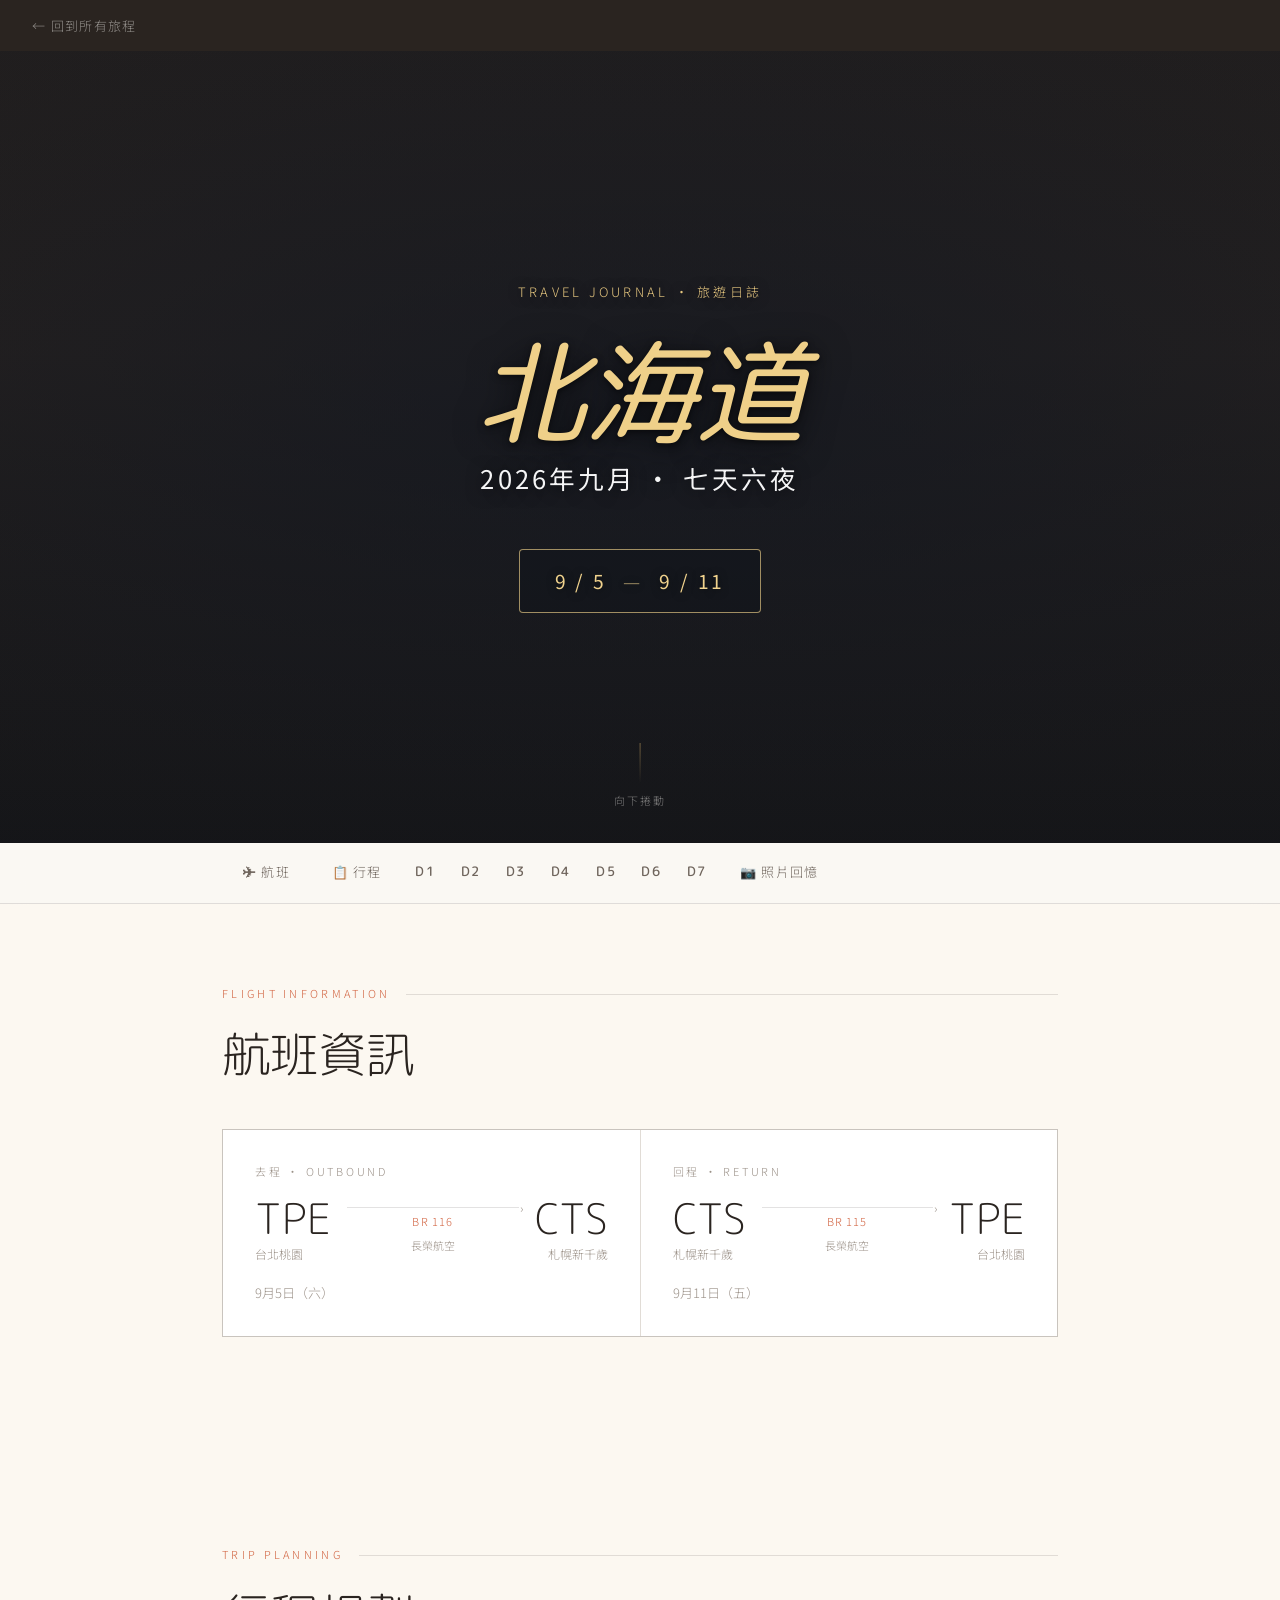
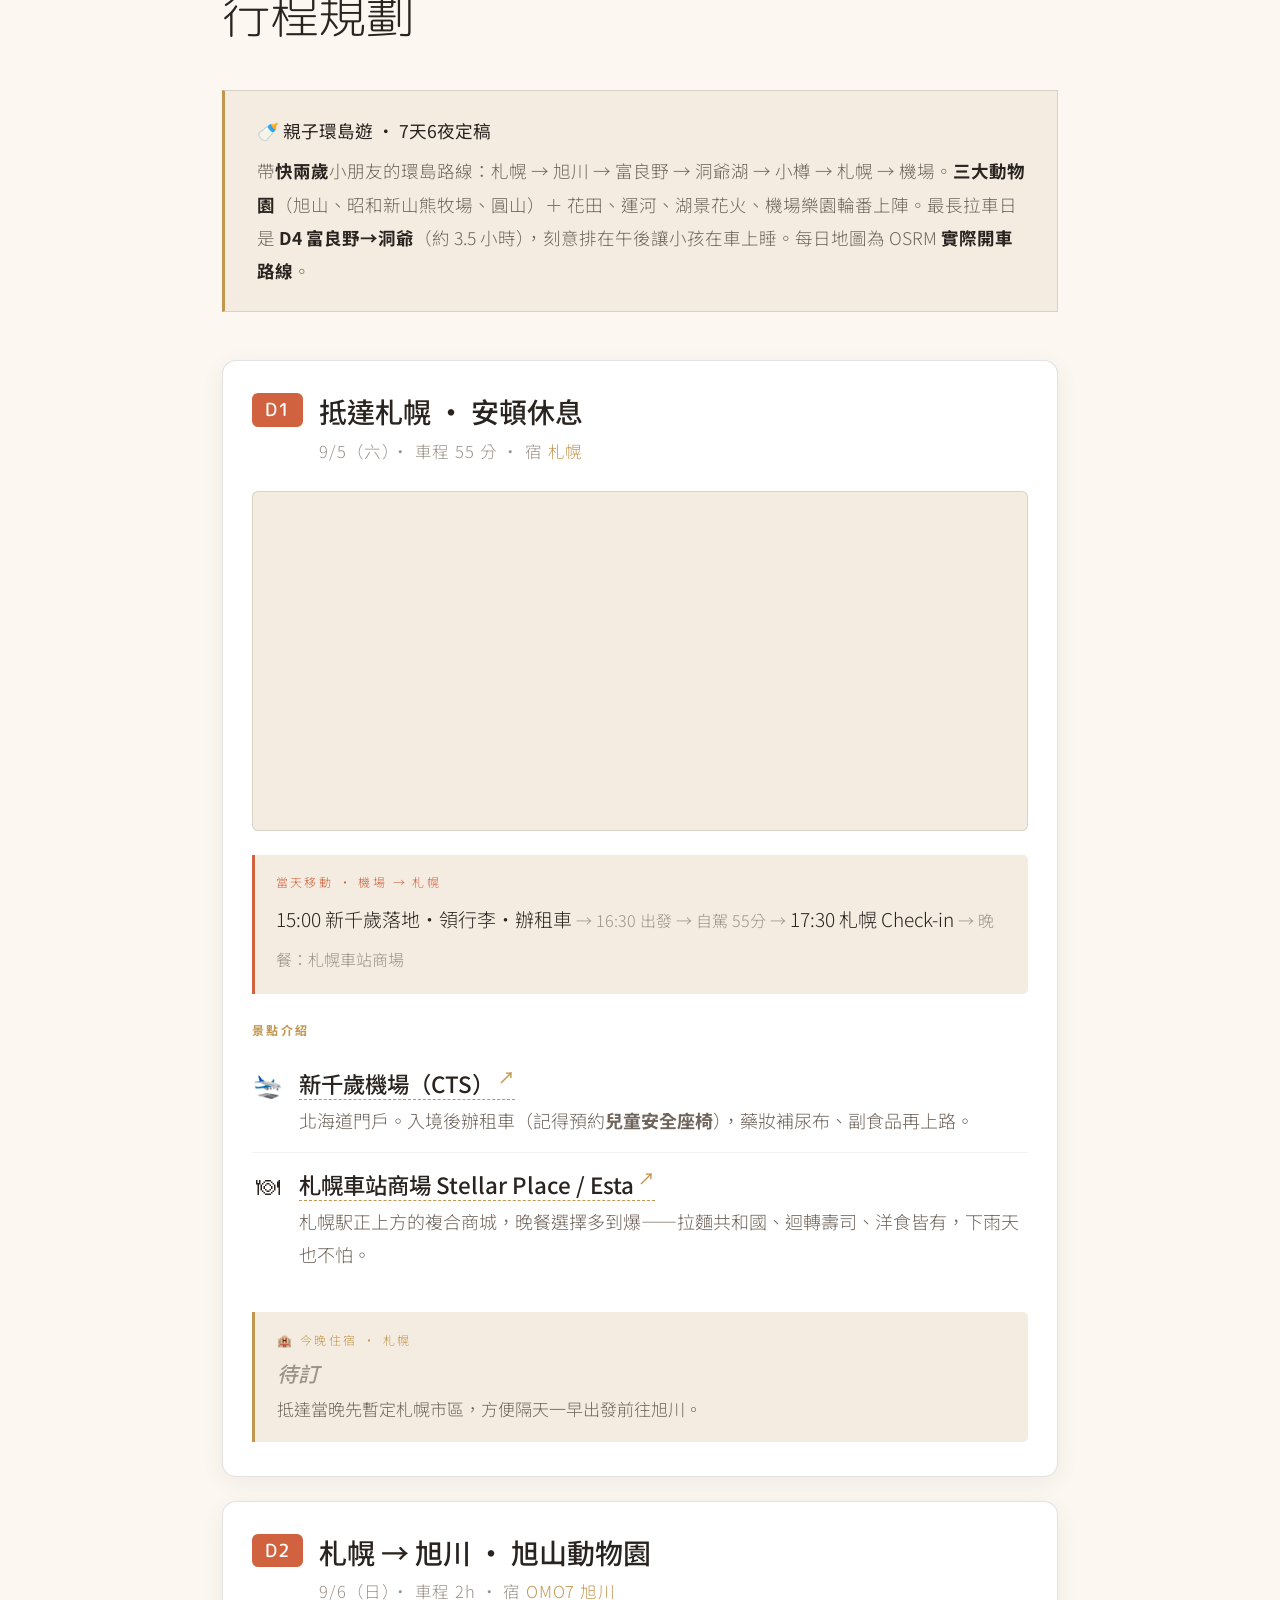
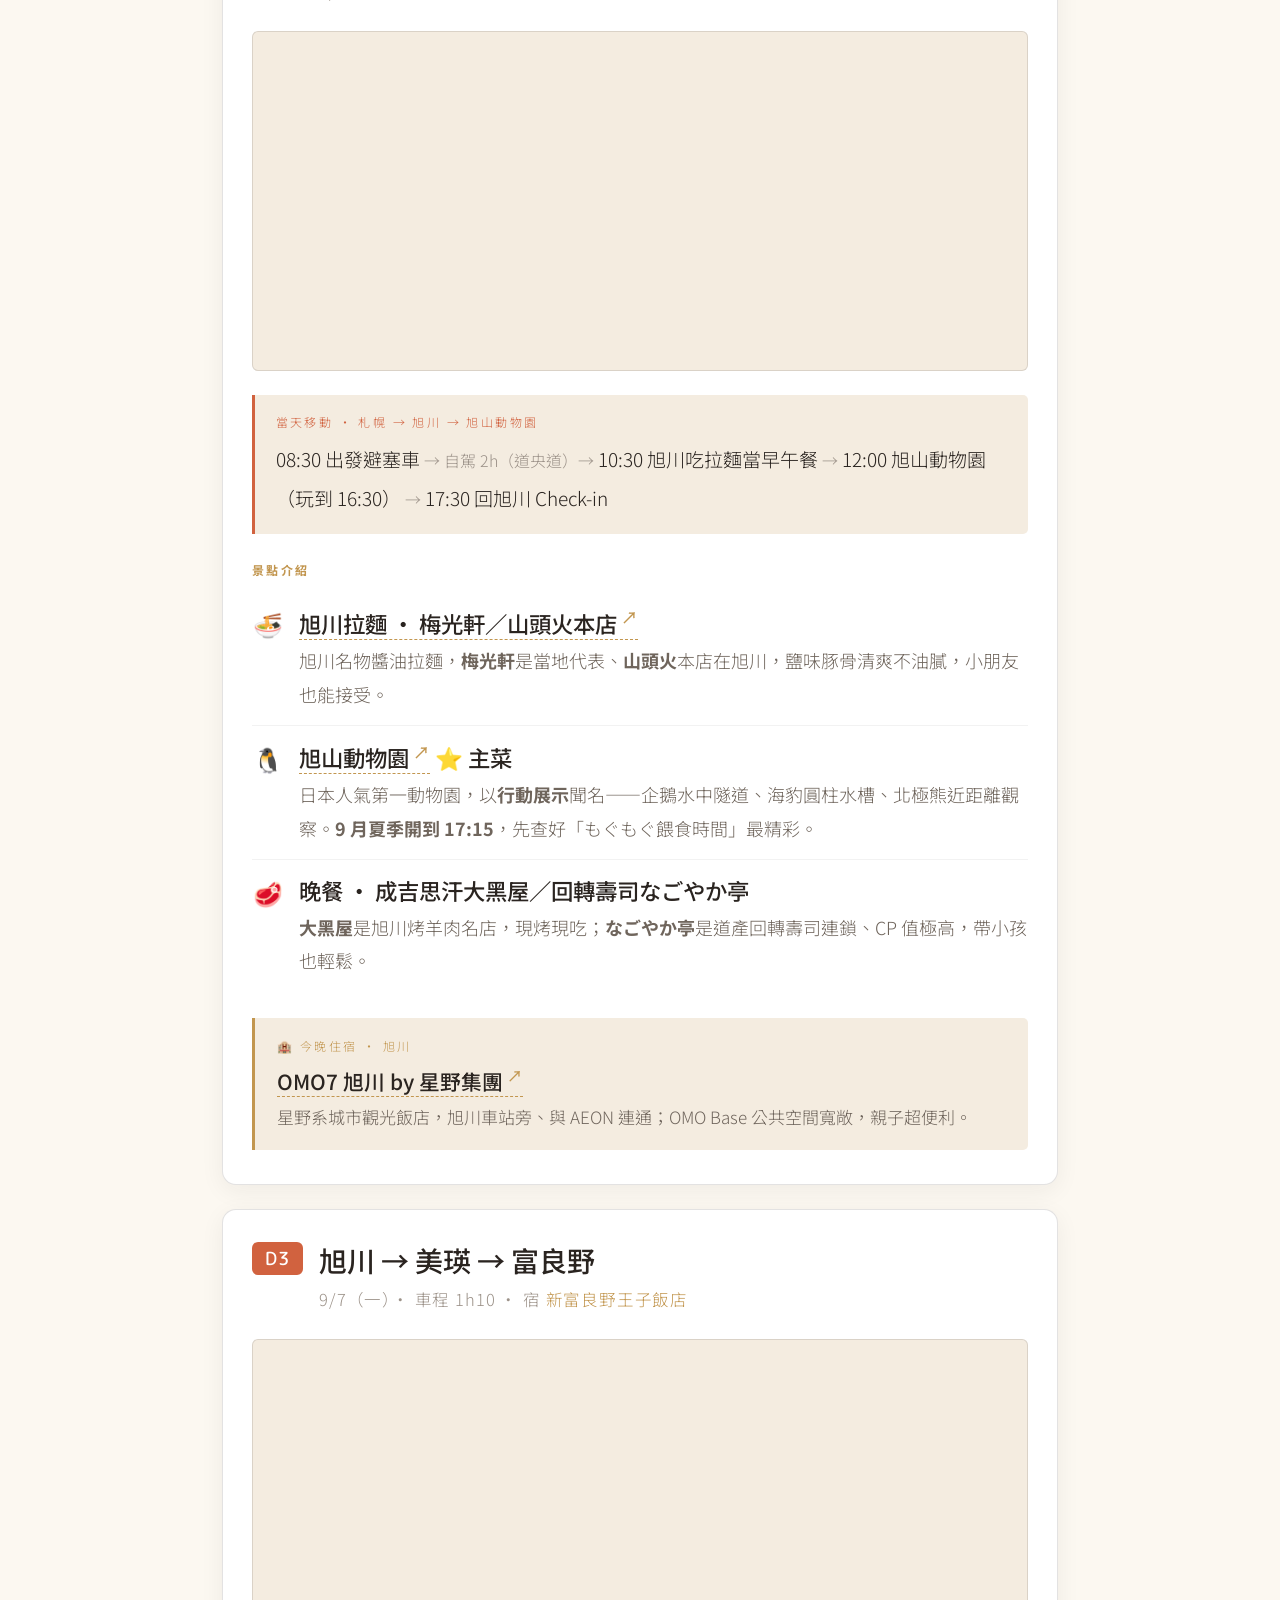
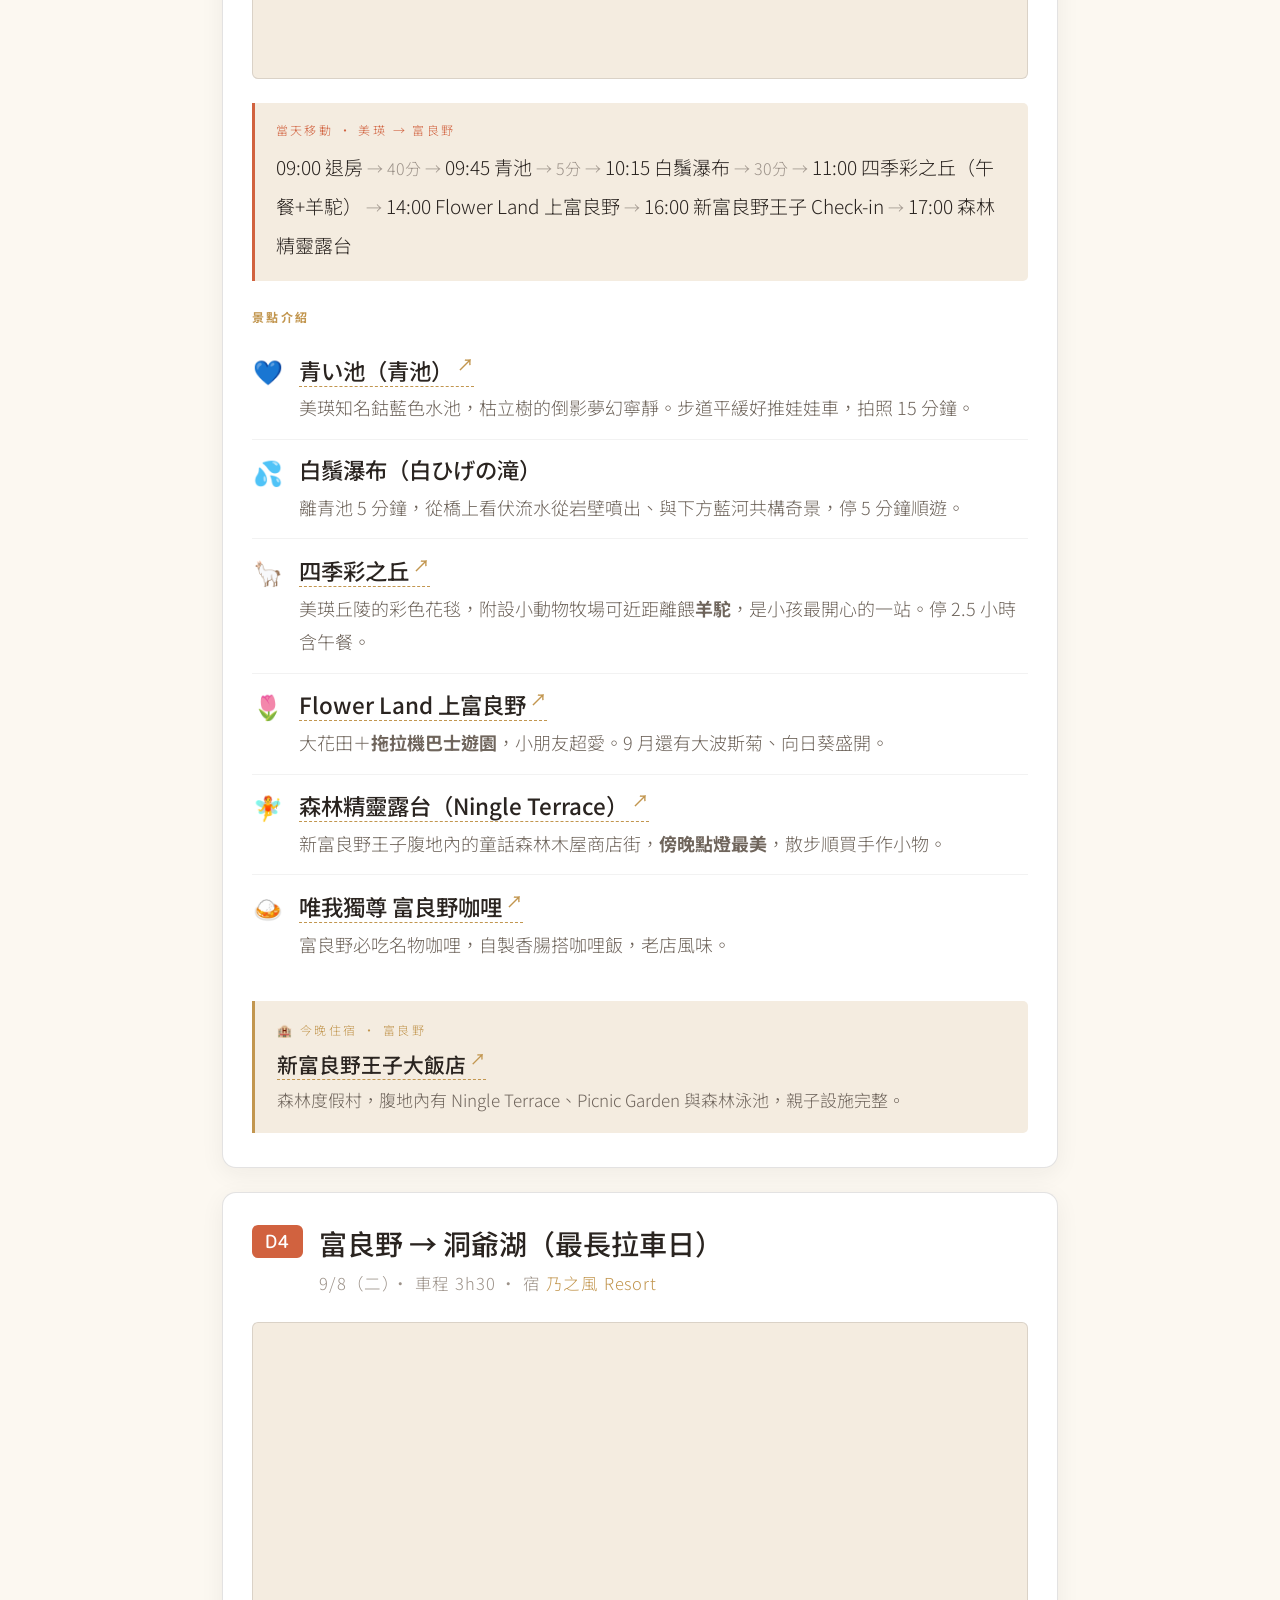
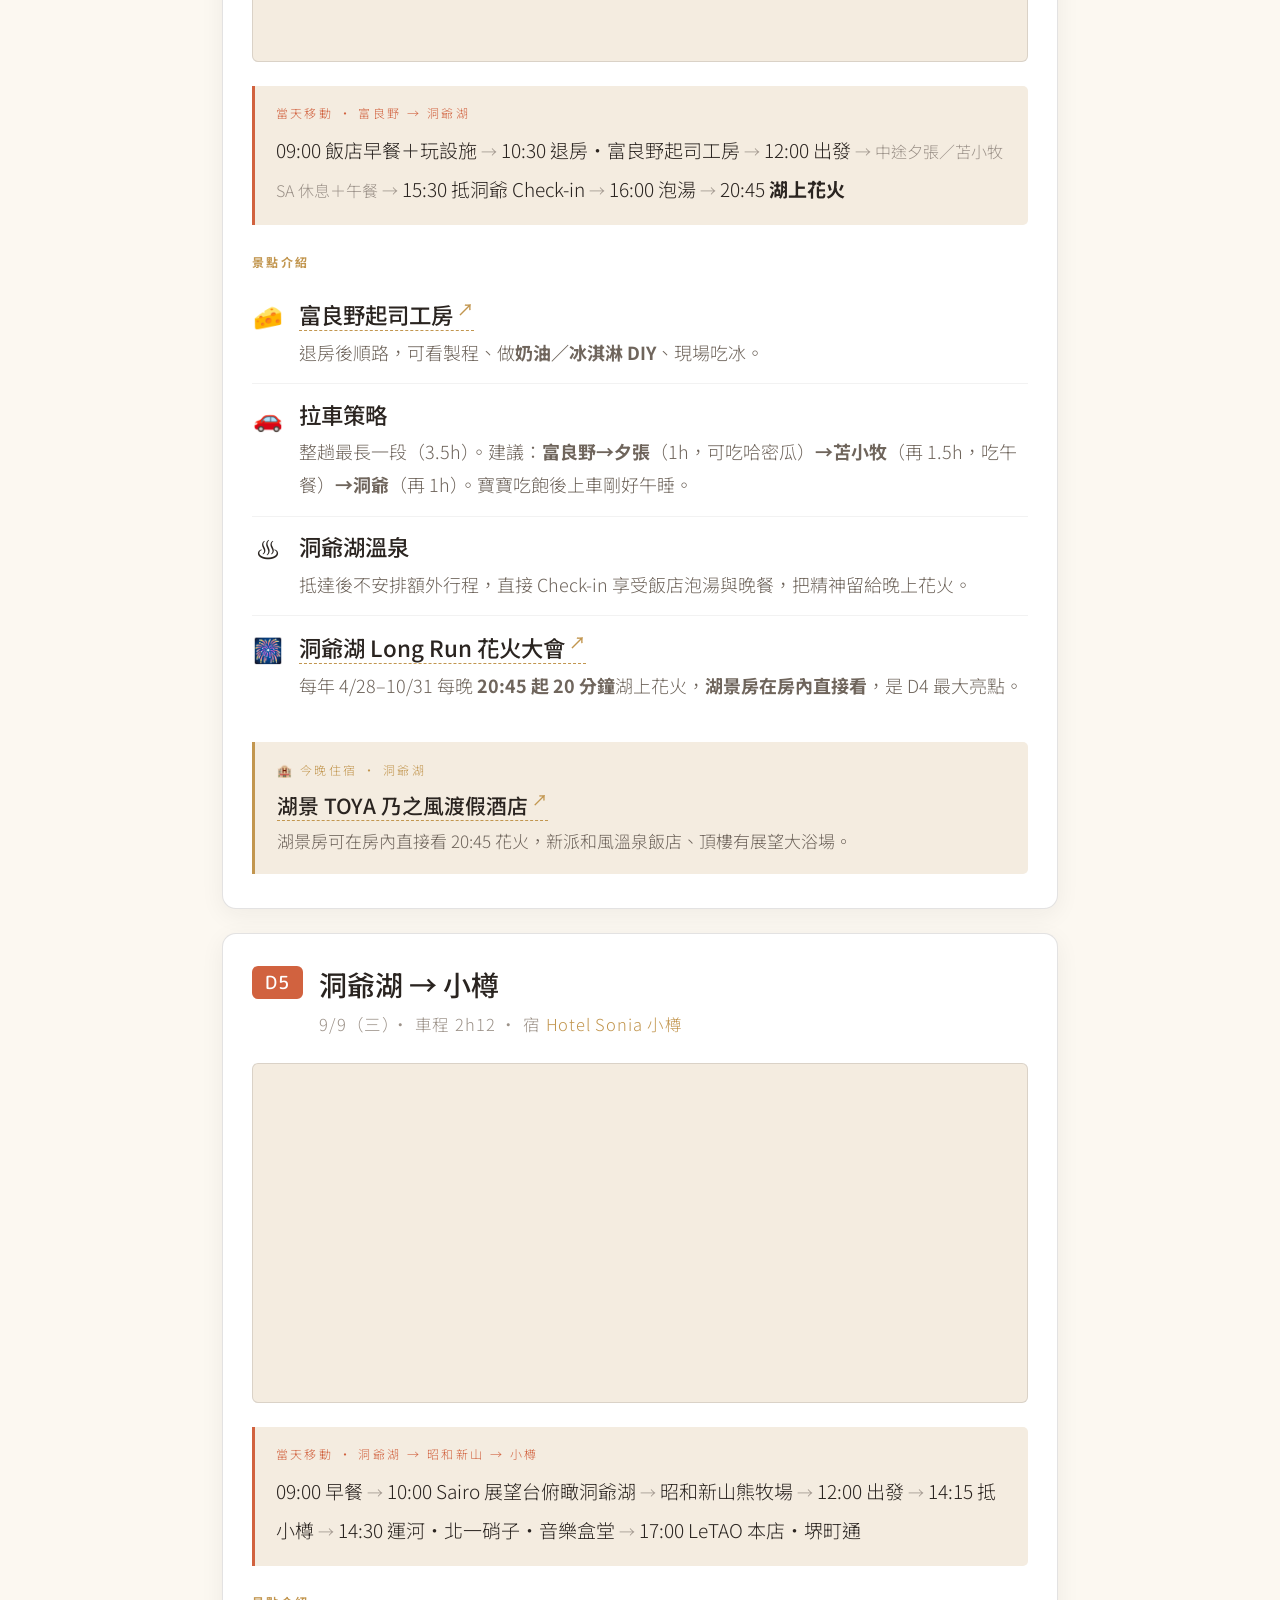
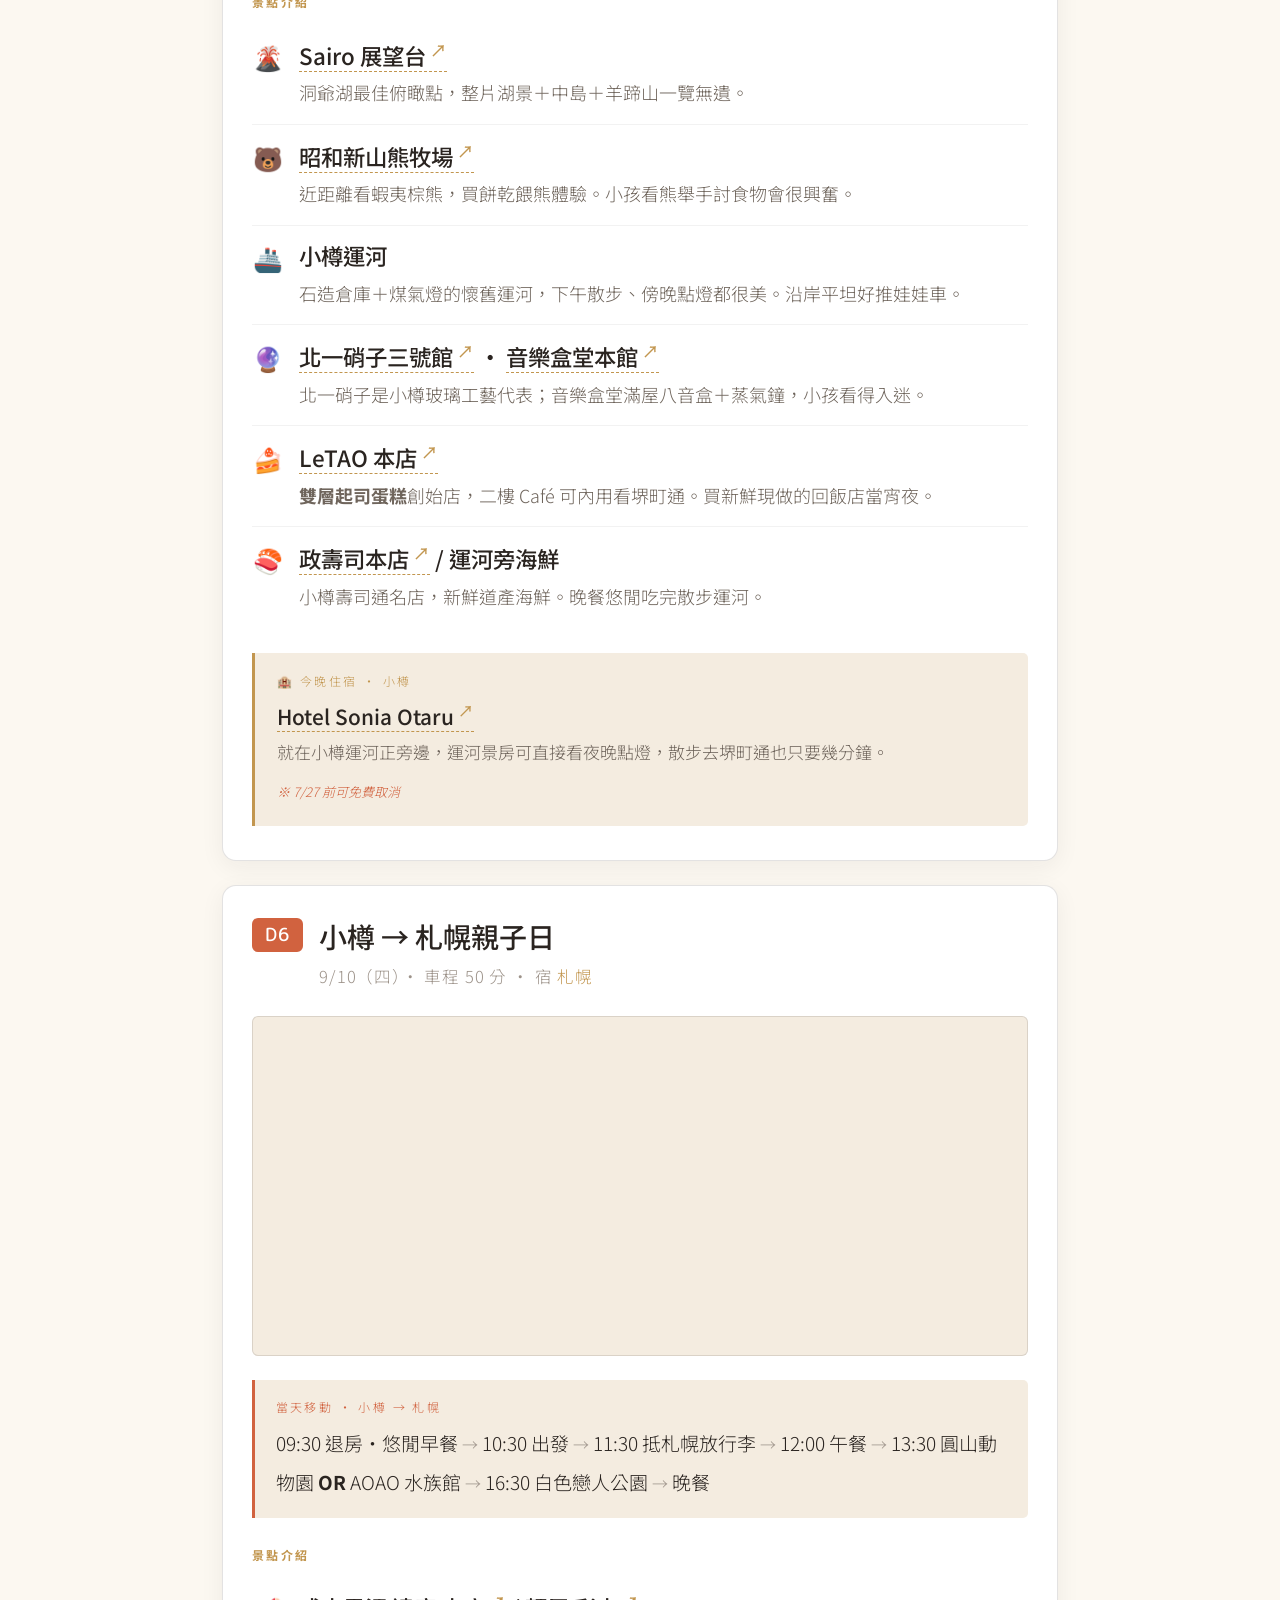
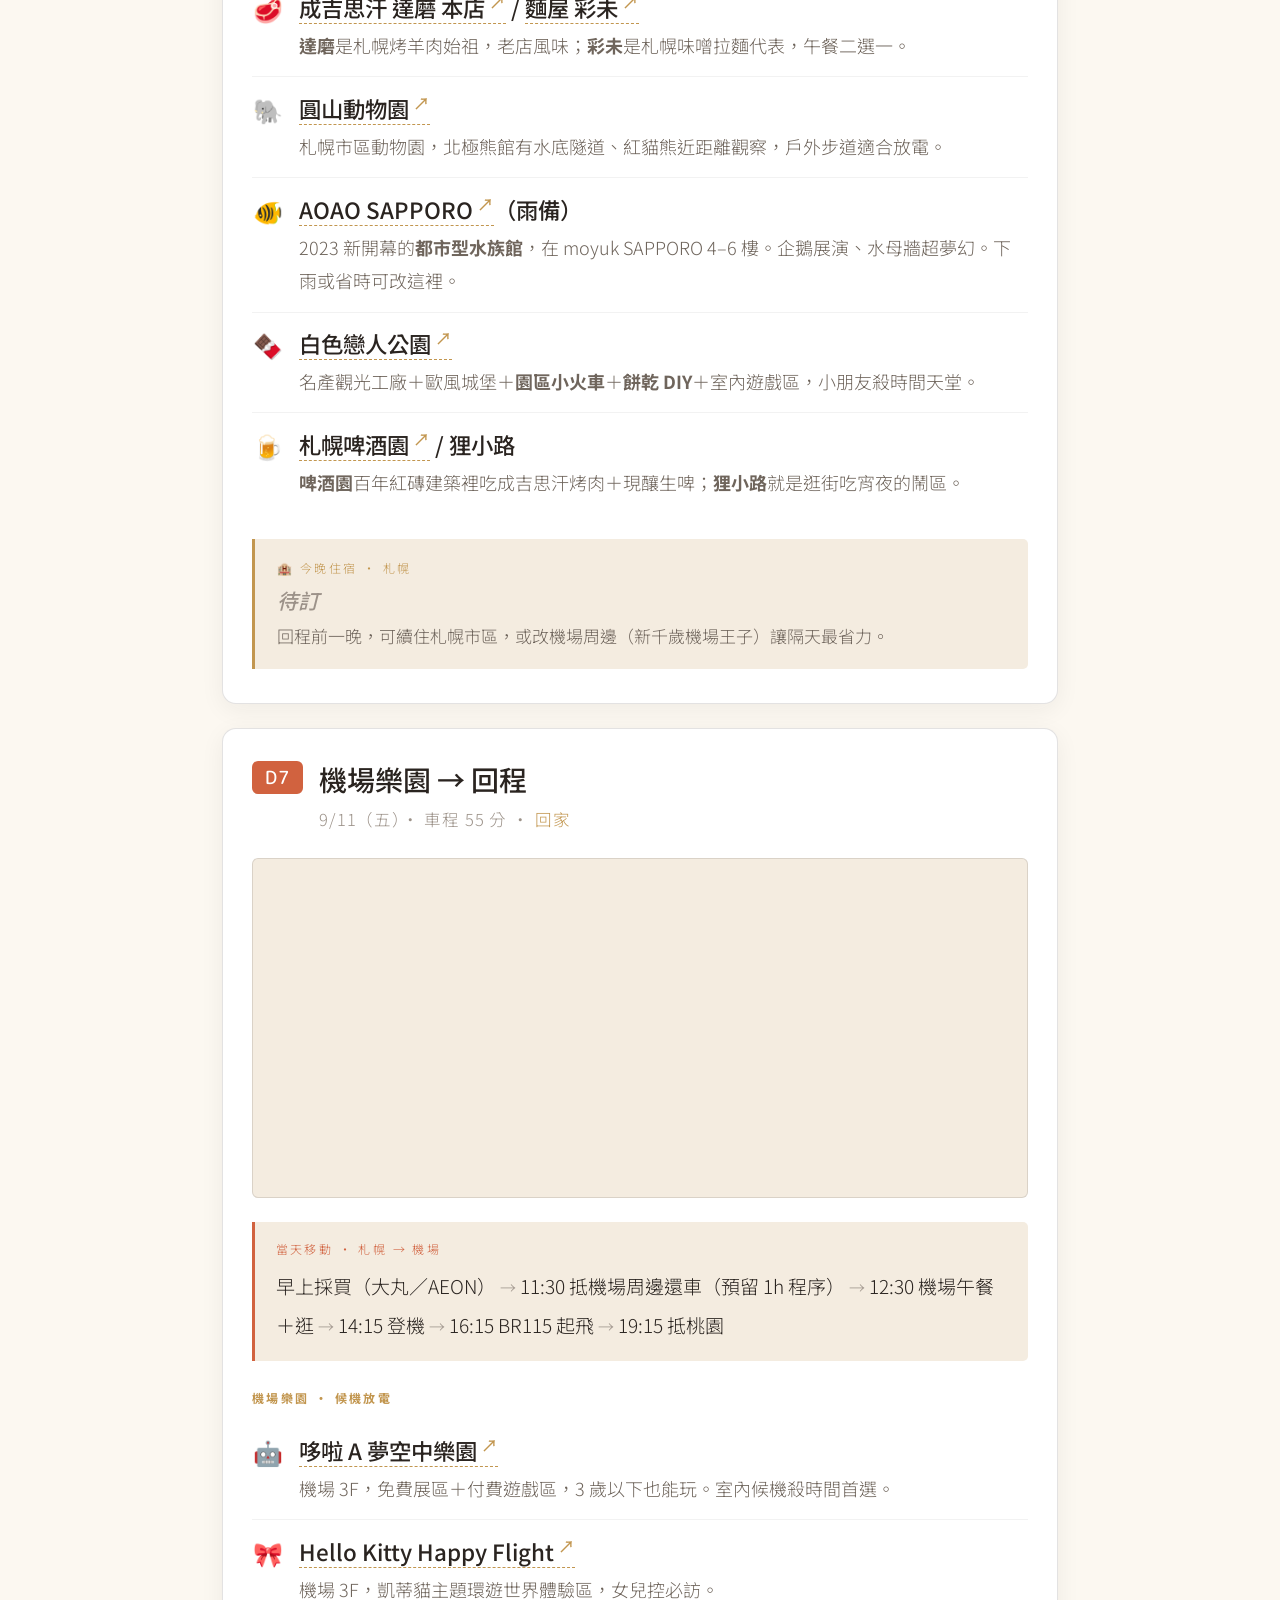
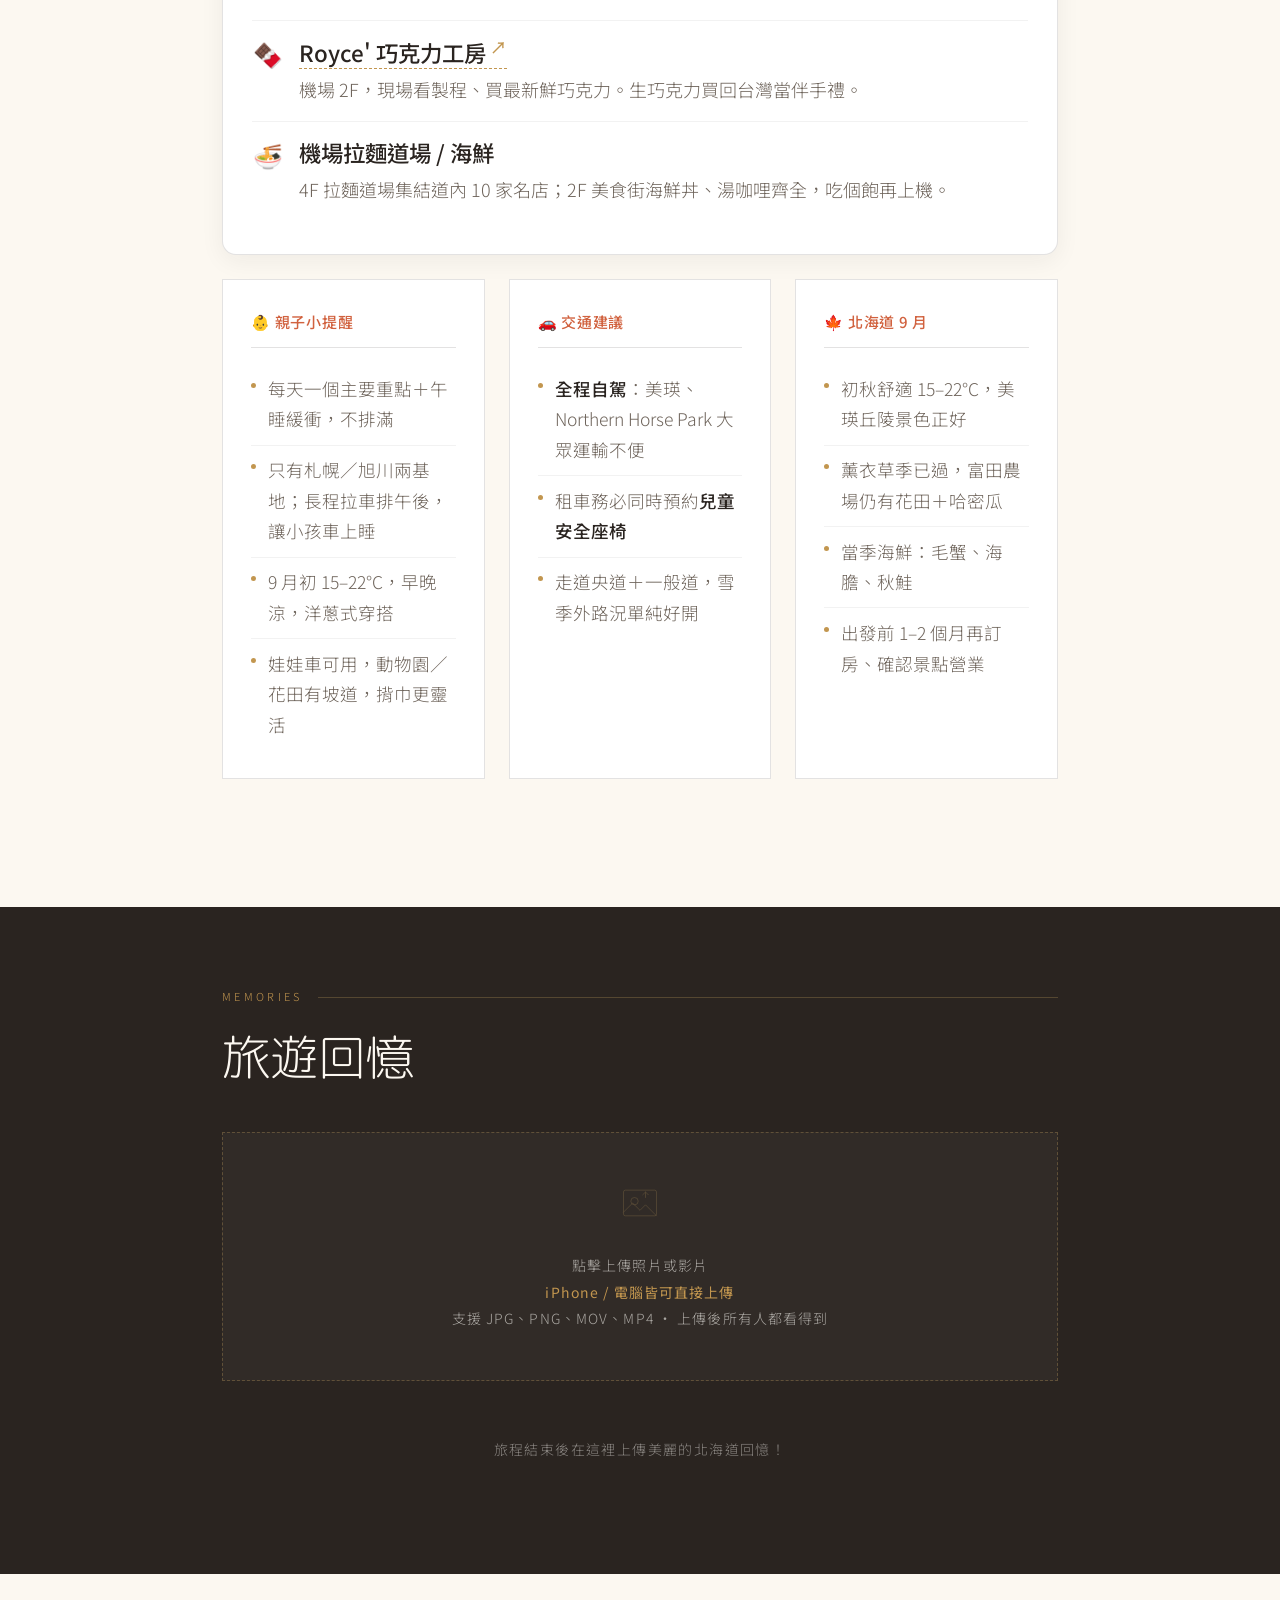
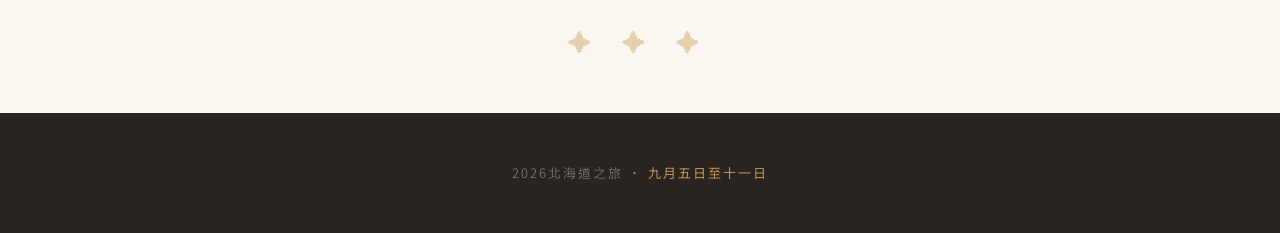
==== commit af25fb60: "redesign: masonry photos + lightbox nav + warmer palette + day cards + review fixes - masonry photo " ====
--- a/hokkaido-2026.html
+++ b/hokkaido-2026.html
@@ -4,21 +4,28 @@
 <meta charset="UTF-8">
 <meta name="viewport" content="width=device-width, initial-scale=1.0">
 <title>2026北海道之旅</title>
+<meta name="theme-color" content="#2a2420">
+<link rel="icon" href="data:image/svg+xml,<svg xmlns=%22http://www.w3.org/2000/svg%22 viewBox=%220 0 100 100%22><text y=%22.9em%22 font-size=%2290%22>🗾</text></svg>">
+<meta property="og:type" content="website">
+<meta property="og:title" content="北海道之旅 2026 · 7天6夜親子環島">
+<meta property="og:description" content="2026/9/5–11 北海道親子環島：札幌、旭山動物園、美瑛富良野、洞爺湖花火、小樽運河。每日行程、開車路線地圖與住宿。">
+<meta property="og:image" content="https://res.cloudinary.com/dahimm2nk/image/upload/w_1200,q_auto,f_auto/v1774599765/beginnerPhoto_lndiyj.jpg">
+<meta property="og:url" content="https://aesthetic-baklava-7492d5.netlify.app/hokkaido-2026.html">
 <link href="https://fonts.googleapis.com/css2?family=M+PLUS+Rounded+1c:wght@300;400;500&family=Noto+Sans+TC:wght@300;400;500&display=swap" rel="stylesheet">
 <link rel="stylesheet" href="https://unpkg.com/leaflet@1.9.4/dist/leaflet.css"/>
 <script src="https://unpkg.com/leaflet@1.9.4/dist/leaflet.js"></script>
 <style>
   :root {
-    --ink: #1a1814;
-    --ink-light: #6b6560;
-    --ink-muted: #a09a94;
-    --paper: #faf8f4;
-    --paper-warm: #f3efe8;
+    --ink: #2a2420;
+    --ink-light: #6f655c;
+    --ink-muted: #9c9289;
+    --paper: #fcf8f1;
+    --paper-warm: #f4ece0;
     --paper-card: #ffffff;
-    --accent: #c4392d;
-    --gold: #b8975a;
-    --border: rgba(26,24,20,0.12);
-    --border-soft: rgba(26,24,20,0.06);
+    --accent: #d1623f;
+    --gold: #c2964f;
+    --border: rgba(42,36,32,0.13);
+    --border-soft: rgba(42,36,32,0.06);
   }
   * { margin:0; padding:0; box-sizing:border-box; }
   body {
@@ -118,6 +125,8 @@
     border-bottom: 2px solid transparent; transition: all 0.2s;
   }
   nav a:hover { color: var(--ink); border-bottom-color: var(--accent); }
+  nav a.nav-day { padding: 1.1rem 0.8rem; font-family:'M PLUS Rounded 1c',sans-serif; font-weight:500; }
+  nav a.nav-day.is-today { color: var(--accent); border-bottom-color: var(--accent); }
 
   .section { max-width: 900px; margin: 0 auto; padding: 5rem 2rem; }
   .section-label {
@@ -156,7 +165,7 @@
     font-size: clamp(1.5rem,3.5vw,2rem); font-weight:400; color:var(--ink);
     margin: 3.5rem 0 1.75rem; display:flex; align-items:center; gap:0.6rem;
   }
-  .itin { border-top:0.5px solid var(--border); margin-bottom:1rem; }
+  .itin { margin-bottom:1rem; }
   .day {
     display:grid; grid-template-columns:92px 1fr; gap:1.5rem;
     padding:1.75rem 0.25rem; border-bottom:0.5px solid var(--border);
@@ -170,7 +179,17 @@
   @media (max-width:600px){ .day{ grid-template-columns:56px 1fr; gap:0.9rem; } .day-d{font-size:1.35rem;} .day-body p{font-size:15.5px;} }
 
   /* Expanded day blocks (map + route + spots) */
-  .dayx { padding:2.5rem 0 2.75rem; border-bottom:0.5px solid var(--border); }
+  .dayx { background:var(--paper-card); border:0.5px solid var(--border); border-radius:14px; padding:2rem 1.8rem 2.1rem; margin-bottom:1.5rem; box-shadow:0 6px 24px rgba(42,36,32,0.06); scroll-margin-top:64px; }
+  .dayx.today { border:2px solid var(--accent); box-shadow:0 8px 28px rgba(209,98,63,0.18); }
+  .dayx.today .dayx-badge::after { content:' · 今天'; }
+  .today-btn {
+    position:fixed; bottom:1.4rem; right:1.4rem; z-index:300;
+    background:var(--accent); color:#fff; text-decoration:none;
+    font-size:15px; font-weight:500; letter-spacing:0.05em;
+    padding:0.8rem 1.3rem; border-radius:99px;
+    box-shadow:0 6px 20px rgba(209,98,63,0.45);
+  }
+  @media (max-width:600px){ .dayx{ padding:1.5rem 1.15rem 1.6rem; border-radius:11px; } }
   .dayx-head { display:flex; align-items:flex-start; gap:1rem; }
   .dayx-badge { font-family:'M PLUS Rounded 1c',sans-serif; font-size:1.1rem; font-weight:500; color:#fff; background:var(--accent); border-radius:6px; padding:0.5rem 0.85rem; line-height:1; flex-shrink:0; letter-spacing:0.03em; }
   .dayx-head h4 { font-size:1.75rem; font-weight:500; color:var(--ink); line-height:1.35; margin-bottom:6px; }
@@ -265,7 +284,7 @@
   }
   .photo-upload-area:hover { background: rgba(250,248,244,0.06); border-color: rgba(184,151,90,0.6); }
   .upload-icon { width: 44px; height: 44px; margin: 0 auto 1rem; opacity: 0.35; }
-  .upload-text { font-size: 14px; color: rgba(250,248,244,0.4); letter-spacing: 0.08em; line-height: 1.9; }
+  .upload-text { font-size: 14px; color: rgba(250,248,244,0.6); letter-spacing: 0.08em; line-height: 1.9; }
   .upload-text strong { color: var(--gold); font-weight: 400; }
   .upload-progress {
     display: none; background: rgba(250,248,244,0.06);
@@ -282,7 +301,8 @@
   .photo-item:hover .photo-overlay { background:rgba(26,24,20,0.45); }
   .photo-caption { font-size:12px; color:white; opacity:0; transition:opacity 0.3s; letter-spacing:0.05em; }
   .photo-item:hover .photo-caption { opacity:1; }
-  .photo-empty { color:rgba(250,248,244,0.2); font-size:14px; letter-spacing:0.1em; text-align:center; padding:2rem 0; }
+  .photo-empty { color:rgba(250,248,244,0.45); font-size:14px; letter-spacing:0.1em; text-align:center; padding:2rem 0; }
+  .photo-count { color:rgba(250,248,244,0.5); font-size:13px; letter-spacing:0.1em; margin-bottom:1rem; }
 
   /* Lightbox */
   .lightbox { display:none; position:fixed; inset:0; background:rgba(0,0,0,0.93); z-index:1000; align-items:center; justify-content:center; }
@@ -290,32 +310,36 @@
   .lightbox img { max-width:90vw; max-height:85vh; object-fit:contain; }
   .lightbox-close { position:absolute; top:1.5rem; right:1.5rem; background:none; border:none; color:rgba(255,255,255,0.4); font-size:1.5rem; cursor:pointer; padding:0.5rem; transition:color 0.2s; }
   .lightbox-close:hover { color:white; }
-
-  .ornament { text-align:center; color:var(--gold); margin:3rem 0; font-family:'Cormorant Garamond',serif; font-size:1.5rem; letter-spacing:0.5em; opacity:0.4; }
-  footer { background:var(--ink); color:rgba(250,248,244,0.3); text-align:center; padding:3rem 2rem; font-size:13px; letter-spacing:0.15em; }
+  .lightbox-nav { position:absolute; top:50%; transform:translateY(-50%); background:rgba(0,0,0,0.3); border:none; color:rgba(255,255,255,0.75); font-size:2.4rem; line-height:1; width:54px; height:54px; border-radius:50%; cursor:pointer; display:flex; align-items:center; justify-content:center; transition:background 0.2s, color 0.2s; z-index:1001; }
+  .lightbox-nav:hover { background:rgba(0,0,0,0.55); color:#fff; }
+  .lightbox-prev { left:1.2rem; padding-right:3px; }
+  .lightbox-next { right:1.2rem; padding-left:3px; }
+  .lightbox-counter { position:absolute; bottom:1.5rem; left:50%; transform:translateX(-50%); color:rgba(255,255,255,0.7); font-size:13px; letter-spacing:0.1em; }
+  @media (max-width:600px){ .lightbox-nav{ width:44px; height:44px; font-size:2rem; } .lightbox-prev{left:0.4rem;} .lightbox-next{right:0.4rem;} }
+
+  .ornament { text-align:center; color:var(--gold); margin:3rem 0; font-family:'M PLUS Rounded 1c','Noto Sans TC',sans-serif; font-size:1.5rem; letter-spacing:0.5em; opacity:0.4; }
+  footer { background:var(--ink); color:rgba(250,248,244,0.45); text-align:center; padding:3rem 2rem; font-size:13px; letter-spacing:0.15em; }
   footer strong { color:var(--gold); font-weight:400; }
 
 
-  /* Media grid - photos + videos */
-  .media-grid {
-    display: grid;
-    grid-template-columns: repeat(auto-fill, minmax(140px, 1fr));
-    gap: 4px;
-  }
-  @media (min-width: 600px) {
-    .media-grid { grid-template-columns: repeat(auto-fill, minmax(160px, 1fr)); }
-  }
+  /* Media grid - masonry (preserves each photo's natural shape, no cropping) */
+  .media-grid { columns: 2; column-gap: 8px; }
+  @media (min-width: 600px) { .media-grid { columns: 3; } }
+  @media (min-width: 980px) { .media-grid { columns: 4; } }
   .media-item {
-    aspect-ratio: 1; position: relative;
+    position: relative;
+    break-inside: avoid;
+    margin: 0 0 8px;
     overflow: hidden;
     background: rgba(250,248,244,0.05);
     cursor: pointer;
-    border-radius: 2px;
+    border-radius: 5px;
+    display: block;
   }
   .media-item img, .media-item video {
-    width: 100%; height: 100%;
+    width: 100%; height: auto;
     object-fit: cover;
-    transition: transform 0.4s ease;
+    transition: transform 0.5s ease;
     display: block;
   }
   .media-item:hover img, .media-item:hover video { transform: scale(1.08); }
@@ -386,7 +410,14 @@
 <nav>
   <div class="nav-inner">
     <a href="#flights">✈ 航班</a>
-    <a href="#planning">📋 行程規劃</a>
+    <a href="#planning">📋 行程</a>
+    <a href="#d1" class="nav-day">D1</a>
+    <a href="#d2" class="nav-day">D2</a>
+    <a href="#d3" class="nav-day">D3</a>
+    <a href="#d4" class="nav-day">D4</a>
+    <a href="#d5" class="nav-day">D5</a>
+    <a href="#d6" class="nav-day">D6</a>
+    <a href="#d7" class="nav-day">D7</a>
     <a href="#photos">📷 照片回憶</a>
   </div>
 </nav>
@@ -450,7 +481,7 @@
   <div class="itin">
 
     <!-- D1 -->
-    <article class="dayx">
+    <article class="dayx" id="d1">
       <div class="dayx-head">
         <span class="dayx-badge">D1</span>
         <div><h4>抵達札幌 · 安頓休息</h4><div class="dayx-date">9/5（六）· 車程 55 分 · 宿 <span class="stay">札幌</span></div></div>
@@ -473,7 +504,7 @@
     </article>
 
     <!-- D2 -->
-    <article class="dayx">
+    <article class="dayx" id="d2">
       <div class="dayx-head">
         <span class="dayx-badge">D2</span>
         <div><h4>札幌 → 旭川 · 旭山動物園</h4><div class="dayx-date">9/6（日）· 車程 2h · 宿 <span class="stay">OMO7 旭川</span></div></div>
@@ -497,7 +528,7 @@
     </article>
 
     <!-- D3 -->
-    <article class="dayx">
+    <article class="dayx" id="d3">
       <div class="dayx-head">
         <span class="dayx-badge">D3</span>
         <div><h4>旭川 → 美瑛 → 富良野</h4><div class="dayx-date">9/7（一）· 車程 1h10 · 宿 <span class="stay">新富良野王子飯店</span></div></div>
@@ -524,7 +555,7 @@
     </article>
 
     <!-- D4 -->
-    <article class="dayx">
+    <article class="dayx" id="d4">
       <div class="dayx-head">
         <span class="dayx-badge">D4</span>
         <div><h4>富良野 → 洞爺湖（最長拉車日）</h4><div class="dayx-date">9/8（二）· 車程 3h30 · 宿 <span class="stay">乃之風 Resort</span></div></div>
@@ -549,7 +580,7 @@
     </article>
 
     <!-- D5 -->
-    <article class="dayx">
+    <article class="dayx" id="d5">
       <div class="dayx-head">
         <span class="dayx-badge">D5</span>
         <div><h4>洞爺湖 → 小樽</h4><div class="dayx-date">9/9（三）· 車程 2h12 · 宿 <span class="stay">Hotel Sonia 小樽</span></div></div>
@@ -570,14 +601,14 @@
       </div>
       <div class="day-hotel">
         <span class="day-hotel-label">🏨 今晚住宿 · 小樽</span>
-        <h6><a href="https://www.hotelsonia.co.jp/" target="_blank">Hotel Sonia Otaru<span class="ext">↗</span></a></h6>
+        <h6><a href="https://sonia-otaru.com/" target="_blank">Hotel Sonia Otaru<span class="ext">↗</span></a></h6>
         <p>就在小樽運河正旁邊，運河景房可直接看夜晚點燈，散步去堺町通也只要幾分鐘。</p>
         <span class="booking-note">※ 7/27 前可免費取消</span>
       </div>
     </article>
 
     <!-- D6 -->
-    <article class="dayx">
+    <article class="dayx" id="d6">
       <div class="dayx-head">
         <span class="dayx-badge">D6</span>
         <div><h4>小樽 → 札幌親子日</h4><div class="dayx-date">9/10（四）· 車程 50 分 · 宿 <span class="stay">札幌</span></div></div>
@@ -603,7 +634,7 @@
     </article>
 
     <!-- D7 -->
-    <article class="dayx">
+    <article class="dayx" id="d7">
       <div class="dayx-head">
         <span class="dayx-badge">D7</span>
         <div><h4>機場樂園 → 回程</h4><div class="dayx-date">9/11（五）· 車程 55 分 · <span class="stay">回家</span></div></div>
@@ -668,6 +699,7 @@
     </div>
     <input type="file" id="photoInput" multiple accept="image/*,video/*" style="display:none">
     <div class="upload-progress" id="uploadProgress"></div>
+    <div class="photo-count" id="photoCount"></div>
     <div class="media-grid" id="photoGrid"></div>
     <div class="photo-empty" id="photoEmpty">旅程結束後在這裡上傳美麗的北海道回憶！</div>
   </div>
@@ -680,9 +712,12 @@
 </footer>
 
 <div class="lightbox" id="lightbox">
-  <button class="lightbox-close" onclick="closeLightbox()">✕</button>
+  <button class="lightbox-close" onclick="closeLightbox()" aria-label="關閉">✕</button>
+  <button class="lightbox-nav lightbox-prev" onclick="prevMedia(event)" aria-label="上一張">‹</button>
+  <button class="lightbox-nav lightbox-next" onclick="nextMedia(event)" aria-label="下一張">›</button>
   <img id="lightboxImg" src="" alt="" style="max-width:90vw;max-height:85vh;object-fit:contain;display:none;">
   <video id="lightboxVid" controls style="max-width:90vw;max-height:85vh;display:none;background:#000;"></video>
+  <div class="lightbox-counter" id="lightboxCounter"></div>
 </div>
 
 <script>
@@ -702,8 +737,8 @@
         ? `https://res.cloudinary.com/${CLOUD_NAME}/video/upload/q_auto/${r.public_id}.mp4`
         : `https://res.cloudinary.com/${CLOUD_NAME}/image/upload/q_auto,f_auto,w_1600/${r.public_id}`,
       thumb: r.resource_type === 'video'
-        ? `https://res.cloudinary.com/${CLOUD_NAME}/video/upload/q_auto,w_300,h_300,c_fill,so_1/${r.public_id}.jpg`
-        : `https://res.cloudinary.com/${CLOUD_NAME}/image/upload/q_auto,f_auto,w_300,h_300,c_fill/${r.public_id}`
+        ? `https://res.cloudinary.com/${CLOUD_NAME}/video/upload/q_auto,w_500,so_1/${r.public_id}.jpg`
+        : `https://res.cloudinary.com/${CLOUD_NAME}/image/upload/q_auto,f_auto,w_500/${r.public_id}`
     }));
     renderMedia(mediaItems);
   } catch(e) {
@@ -715,18 +750,20 @@
 function renderMedia(list) {
   const grid = document.getElementById('photoGrid');
   const empty = document.getElementById('photoEmpty');
-  if (!list || list.length === 0) { grid.innerHTML=''; empty.style.display='block'; return; }
+  const count = document.getElementById('photoCount');
+  if (!list || list.length === 0) { grid.innerHTML=''; empty.style.display='block'; if (count) count.textContent=''; return; }
   empty.style.display = 'none';
+  if (count) count.textContent = `\u5171 ${list.length} \u500b\u56de\u61b6 \u00b7 \u9ede\u64ca\u653e\u5927\u700f\u89bd`;
   grid.innerHTML = list.map((m, i) => {
     if (m.type === 'image' || m.type === undefined) {
-      return `<div class="media-item" onclick="openLightbox('image','${m.url}')">
+      return `<div class="media-item" onclick="openLightbox(${i})">
         <img src="${m.thumb}" alt="北海道照片 ${i+1}" loading="lazy">
         <div class="media-overlay">
           <div class="zoom-hint">點擊放大</div>
         </div>
       </div>`;
     } else {
-      return `<div class="media-item" onclick="openLightbox('video','${m.url}')">
+      return `<div class="media-item" onclick="openLightbox(${i})">
         <img src="${m.thumb}" alt="北海道影片 ${i+1}" loading="lazy">
         <div class="media-overlay">
           <div class="play-btn"><svg viewBox="0 0 24 24" fill="#1a1814"><polygon points="6,3 20,12 6,21"/></svg></div>
@@ -743,9 +780,16 @@
   const progress = document.getElementById('uploadProgress');
   progress.classList.add('active');
   let done = 0;
+  let failed = 0;
+  const tooBig = [];
 
   for (const file of files) {
     const isVideo = file.type.startsWith('video');
+    const maxMB = isVideo ? 100 : 10;
+    if (file.size > maxMB * 1024 * 1024) {
+      tooBig.push(`${file.name}（${Math.round(file.size/1048576)}MB，${isVideo ? '影片' : '照片'}上限 ${maxMB}MB${isVideo ? '，可先用手機內建編輯剪短再上傳' : ''}）`);
+      continue;
+    }
     progress.textContent = `上傳中… ${done+1} / ${files.length}${isVideo ? '（影片請耐心等候）' : ''}`;
     const endpoint = `https://api.cloudinary.com/v1_1/${CLOUD_NAME}/${isVideo ? 'video' : 'image'}/upload`;
     const fd = new FormData();
@@ -756,20 +800,22 @@
     try {
       const res = await fetch(endpoint, { method: 'POST', body: fd });
       const data = await res.json();
-      if (data.error) { console.error('上傳錯誤:', data.error.message); continue; }
+      if (data.error) { console.error('上傳錯誤:', data.error.message); failed++; continue; }
       done++;
     } catch(err) {
       console.error('連線錯誤:', err);
+      failed++;
     }
   }
 
-  if (done > 0) {
-    progress.textContent = `✓ 上傳完成！共 ${done} 個檔案`;
-    await loadMedia();
-  } else {
-    progress.textContent = `⚠️ 上傳失敗，請重試`;
-  }
-  setTimeout(() => { progress.classList.remove('active'); }, 2500);
+  const msgs = [];
+  if (done > 0) msgs.push(`✓ 上傳完成！共 ${done} 個檔案`);
+  if (failed > 0) msgs.push(`⚠️ ${failed} 個檔案上傳失敗，請檢查網路後重試`);
+  if (tooBig.length > 0) msgs.push(`⚠️ ${tooBig.length} 個檔案太大未上傳：${tooBig.join('；')}`);
+  progress.textContent = msgs.join('　');
+  if (done > 0) await loadMedia();
+  const holdMs = (failed > 0 || tooBig.length > 0) ? 12000 : 2500;
+  setTimeout(() => { progress.classList.remove('active'); }, holdMs);
   this.value = '';
 });
 
@@ -786,21 +832,29 @@
   input.dispatchEvent(new Event('change'));
 });
 
-function openLightbox(type, src) {
-  const lb = document.getElementById('lightbox');
+let currentIndex = 0;
+function openLightbox(index) {
+  currentIndex = index;
+  showMedia();
+  document.getElementById('lightbox').classList.add('active');
+}
+function showMedia() {
+  const m = mediaItems[currentIndex];
+  if (!m) return;
   const img = document.getElementById('lightboxImg');
   const vid = document.getElementById('lightboxVid');
-  if (!lb || !img) return;
-  if (type === 'image') {
-    img.src = src;
-    img.style.display = 'block';
-    if (vid) { vid.style.display = 'none'; vid.pause(); vid.src = ''; }
+  const counter = document.getElementById('lightboxCounter');
+  if (m.type === 'video') {
+    if (vid) { vid.src = m.url; vid.style.display = 'block'; }
+    img.style.display = 'none'; img.src = '';
   } else {
-    if (vid) { vid.src = src; vid.style.display = 'block'; vid.play(); }
-    img.style.display = 'none'; img.src = '';
-  }
-  lb.classList.add('active');
+    img.src = m.url; img.style.display = 'block';
+    if (vid) { vid.pause(); vid.style.display = 'none'; vid.src = ''; }
+  }
+  if (counter) counter.textContent = (currentIndex + 1) + ' / ' + mediaItems.length;
 }
+function nextMedia(e) { if (e) e.stopPropagation(); if (!mediaItems.length) return; currentIndex = (currentIndex + 1) % mediaItems.length; showMedia(); }
+function prevMedia(e) { if (e) e.stopPropagation(); if (!mediaItems.length) return; currentIndex = (currentIndex - 1 + mediaItems.length) % mediaItems.length; showMedia(); }
 function closeLightbox() {
   const lb = document.getElementById('lightbox');
   const vid = document.getElementById('lightboxVid');
@@ -813,6 +867,22 @@
 if (lb) lb.addEventListener('click', function(e) {
   if (e.target === this) closeLightbox();
 });
+document.addEventListener('keydown', function(e) {
+  if (!lb || !lb.classList.contains('active')) return;
+  if (e.key === 'Escape') closeLightbox();
+  else if (e.key === 'ArrowRight') nextMedia();
+  else if (e.key === 'ArrowLeft') prevMedia();
+});
+let touchStartX = null;
+if (lb) {
+  lb.addEventListener('touchstart', e => { touchStartX = e.changedTouches[0].clientX; }, { passive: true });
+  lb.addEventListener('touchend', e => {
+    if (touchStartX === null) return;
+    const dx = e.changedTouches[0].clientX - touchStartX;
+    if (Math.abs(dx) > 50) { dx < 0 ? nextMedia() : prevMedia(); }
+    touchStartX = null;
+  }, { passive: true });
+}
 
 const observer = new IntersectionObserver(entries => {
   entries.forEach(e => { if (e.isIntersecting) e.target.classList.add('visible'); });
@@ -859,12 +929,30 @@
       const icon = L.divIcon({ className:'', html:'<div class="num-pin"><span>'+(i+1)+'</span></div>', iconSize:[26,26], iconAnchor:[13,26], popupAnchor:[0,-24] });
       L.marker([lat,lng], {icon}).addTo(map).bindPopup((i+1)+'. '+name);
     });
-    map.fitBounds(L.latLngBounds((route && route.length>1) ? route : mll).pad(0.15));
-    setTimeout(() => map.invalidateSize(), 400);
+    const bounds = L.latLngBounds((route && route.length>1) ? route : mll).pad(0.15);
+    map.fitBounds(bounds);
+    setTimeout(() => { map.invalidateSize(); map.fitBounds(bounds); }, 400);
   });
 }
 window.addEventListener('load', initDayMaps);
 
+/* During the trip (9/5-9/11), highlight today's card and show a quick-jump button */
+(function(){
+  const start = new Date('2026-09-05T00:00:00+09:00');
+  const dayN = Math.floor((Date.now() - start.getTime()) / 86400000) + 1;
+  if (dayN < 1 || dayN > 7) return;
+  const card = document.getElementById('d' + dayN);
+  if (!card) return;
+  card.classList.add('today');
+  const navLink = document.querySelector('nav a[href="#d' + dayN + '"]');
+  if (navLink) navLink.classList.add('is-today');
+  const btn = document.createElement('a');
+  btn.className = 'today-btn';
+  btn.href = '#d' + dayN;
+  btn.textContent = '\ud83d\udccd \u4eca\u65e5\u884c\u7a0b D' + dayN;
+  document.body.appendChild(btn);
+})();
+
 </script>
 </body>
 </html>
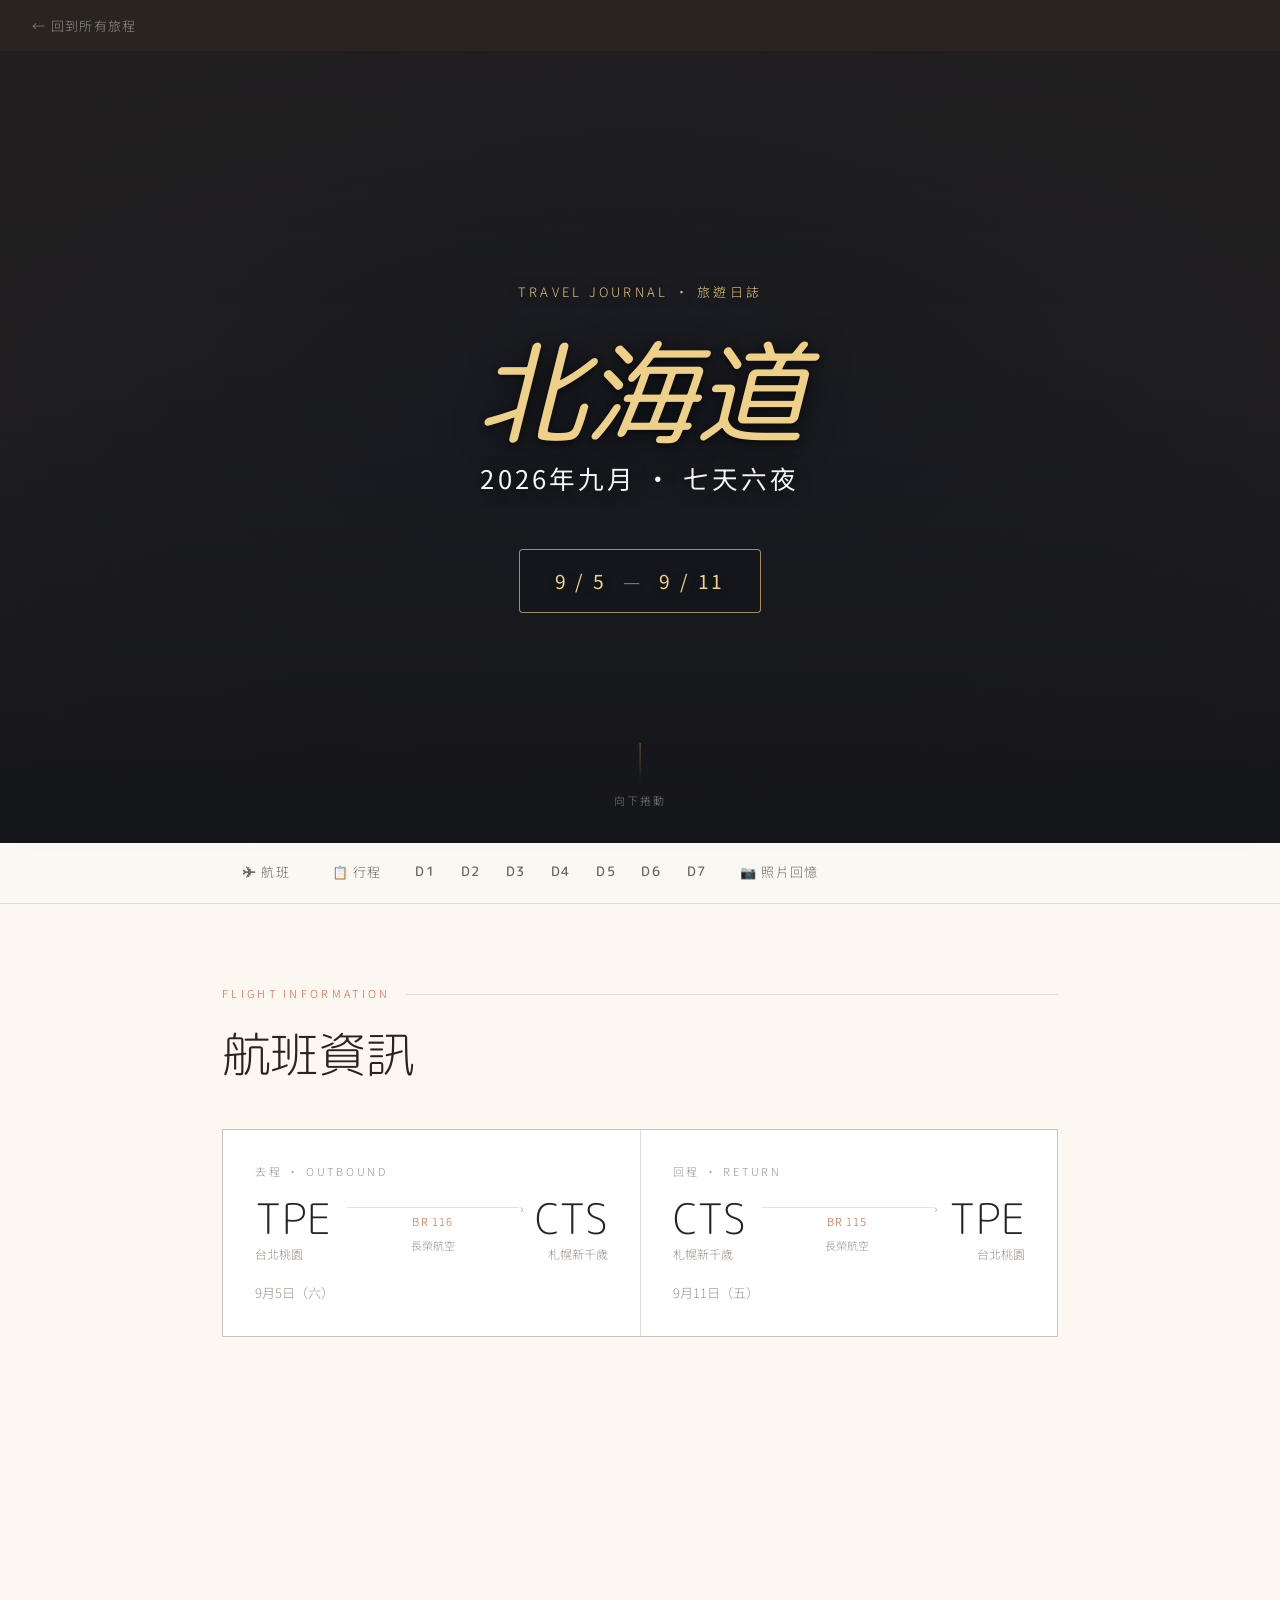
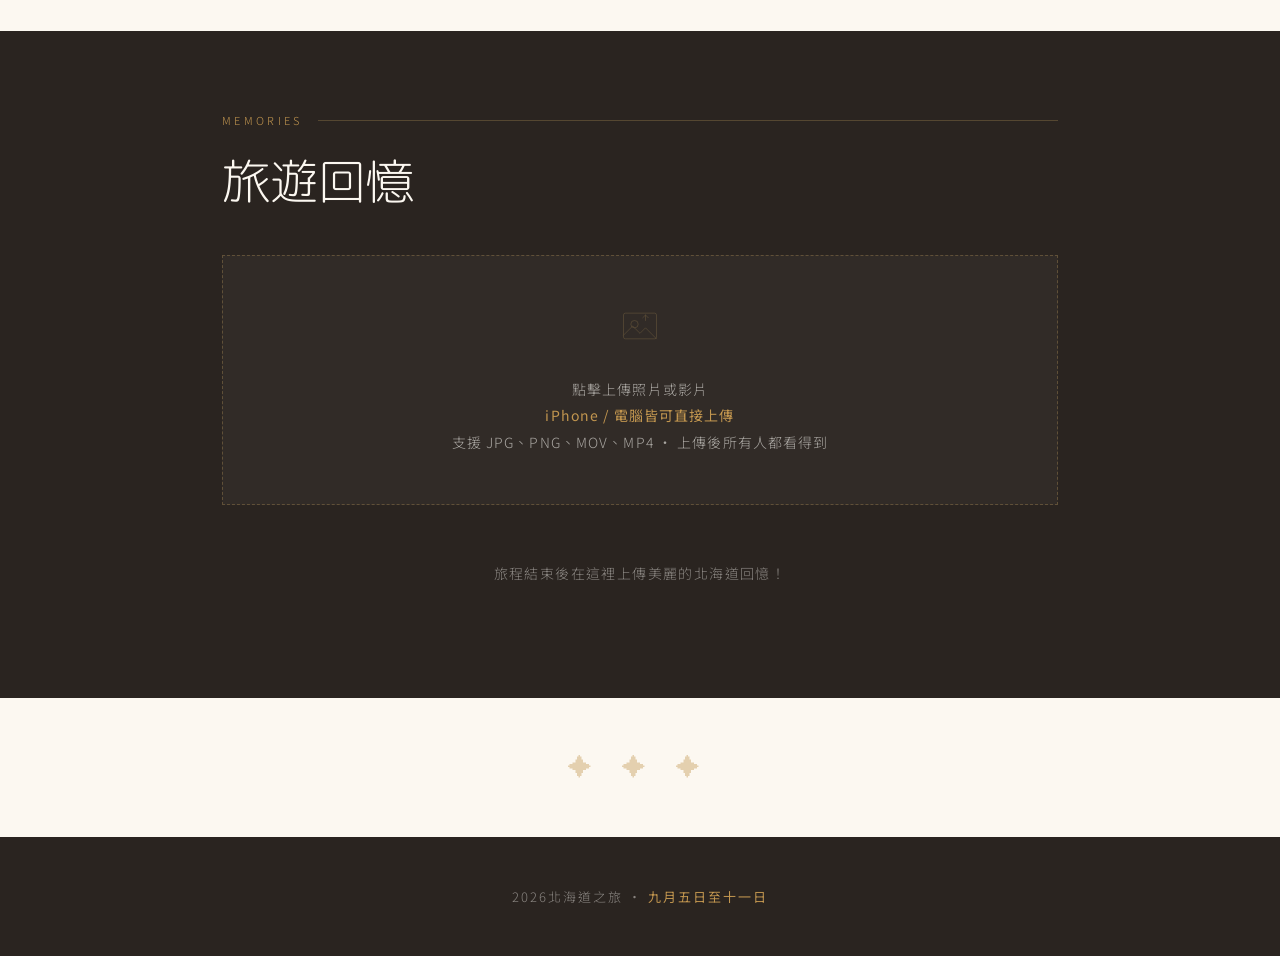
==== commit 0ce1cd43: "fix broken links + add verified mapcodes for car navi - replace dead/redirected links: Daruma, Doxon" ====
--- a/hokkaido-2026.html
+++ b/hokkaido-2026.html
@@ -210,6 +210,8 @@
   .spot-tx h6 .ext { font-size:0.75em; color:var(--gold); margin-left:4px; vertical-align:super; }
   .spot-tx p { font-size:18px; color:var(--ink-light); line-height:1.85; }
   .spot-tx p a { color:var(--accent); text-decoration:none; border-bottom:1px dotted var(--accent); }
+  .mc { display:inline-block; margin-top:7px; font-size:15px; letter-spacing:0.04em; color:var(--ink-light); background:var(--paper-warm); border:0.5px solid var(--border); border-radius:4px; padding:2px 11px; user-select:all; -webkit-user-select:all; }
+  .mc b { color:var(--ink); font-weight:500; font-family:'M PLUS Rounded 1c',sans-serif; }
   .day-hotel { margin-top:1.6rem; padding:1.1rem 1.4rem; background:var(--paper-warm); border-left:3px solid var(--gold); border-radius:0 5px 5px 0; }
   .day-hotel-label { font-size:12px; letter-spacing:0.2em; text-transform:uppercase; color:var(--gold); display:block; margin-bottom:0.5rem; }
   .day-hotel h6 { font-size:1.3rem; font-weight:500; color:var(--ink); margin-bottom:5px; line-height:1.4; }
@@ -493,8 +495,8 @@
       </div>
       <div class="spots">
         <h5>景點介紹</h5>
-        <div class="spot"><div class="spot-ico">🛬</div><div class="spot-tx"><h6><a href="https://www.new-chitose-airport.jp/tw/" target="_blank">新千歲機場（CTS）<span class="ext">↗</span></a></h6><p>北海道門戶。入境後辦租車（記得預約<strong>兒童安全座椅</strong>），藥妝補尿布、副食品再上路。</p></div></div>
-        <div class="spot"><div class="spot-ico">🍽</div><div class="spot-tx"><h6><a href="https://www.stellarplace.net/" target="_blank">札幌車站商場 Stellar Place / Esta<span class="ext">↗</span></a></h6><p>札幌駅正上方的複合商城，晚餐選擇多到爆——拉麵共和國、迴轉壽司、洋食皆有，下雨天也不怕。</p></div></div>
+        <div class="spot"><div class="spot-ico">🛬</div><div class="spot-tx"><h6><a href="https://www.hokkaido-airports.com/zh-CHT/new-chitose/" target="_blank">新千歲機場（CTS）<span class="ext">↗</span></a></h6><p>北海道門戶。入境後辦租車（記得預約<strong>兒童安全座椅</strong>），藥妝補尿布、副食品再上路。</p></div></div>
+        <div class="spot"><div class="spot-ico">🍽</div><div class="spot-tx"><h6><a href="https://www.stellarplace.net/" target="_blank">札幌車站商場 Stellar Place / Esta<span class="ext">↗</span></a></h6><p>札幌駅正上方的複合商城，晚餐選擇多到爆——拉麵共和國、迴轉壽司、洋食皆有，下雨天也不怕。 <span class="mc">🚗 MAPCODE <b>9 522 804*81</b>（JR塔東側立體停車場）</span></p></div></div>
       </div>
       <div class="day-hotel">
         <span class="day-hotel-label">🏨 今晚住宿 · 札幌</span>
@@ -517,13 +519,13 @@
       <div class="spots">
         <h5>景點介紹</h5>
         <div class="spot"><div class="spot-ico">🍜</div><div class="spot-tx"><h6><a href="https://www.baikohken.com/" target="_blank">旭川拉麵 · 梅光軒／山頭火本店<span class="ext">↗</span></a></h6><p>旭川名物醬油拉麵，<strong>梅光軒</strong>是當地代表、<strong>山頭火</strong>本店在旭川，鹽味豚骨清爽不油膩，小朋友也能接受。</p></div></div>
-        <div class="spot"><div class="spot-ico">🐧</div><div class="spot-tx"><h6><a href="https://www.city.asahikawa.hokkaido.jp/asahiyamazoo/" target="_blank">旭山動物園<span class="ext">↗</span></a> ⭐ 主菜</h6><p>日本人氣第一動物園，以<strong>行動展示</strong>聞名——企鵝水中隧道、海豹圓柱水槽、北極熊近距離觀察。<strong>9 月夏季開到 17:15</strong>，先查好「もぐもぐ餵食時間」最精彩。</p></div></div>
+        <div class="spot"><div class="spot-ico">🐧</div><div class="spot-tx"><h6><a href="https://www.city.asahikawa.hokkaido.jp/asahiyamazoo/" target="_blank">旭山動物園<span class="ext">↗</span></a> ⭐ 主菜</h6><p>日本人氣第一動物園，以<strong>行動展示</strong>聞名——企鵝水中隧道、海豹圓柱水槽、北極熊近距離觀察。<strong>9 月夏季開到 17:15</strong>，先查好「もぐもぐ餵食時間」最精彩。 <span class="mc">🚗 MAPCODE <b>79 357 858*27</b>（正門停車場）</span></p></div></div>
         <div class="spot"><div class="spot-ico">🥩</div><div class="spot-tx"><h6>晚餐 · 成吉思汗大黑屋／回轉壽司なごやか亭</h6><p><strong>大黑屋</strong>是旭川烤羊肉名店，現烤現吃；<strong>なごやか亭</strong>是道產回轉壽司連鎖、CP 值極高，帶小孩也輕鬆。</p></div></div>
       </div>
       <div class="day-hotel">
         <span class="day-hotel-label">🏨 今晚住宿 · 旭川</span>
         <h6><a href="https://hoshinoresorts.com/zh_tw/hotels/omo7asahikawa/" target="_blank">OMO7 旭川 by 星野集團<span class="ext">↗</span></a></h6>
-        <p>星野系城市觀光飯店，旭川車站旁、與 AEON 連通；OMO Base 公共空間寬敞，親子超便利。</p>
+        <p>星野系城市觀光飯店，旭川車站旁、與 AEON 連通；OMO Base 公共空間寬敞，親子超便利。 <span class="mc">🚗 MAPCODE <b>79 374 125*47</b></span></p>
       </div>
     </article>
 
@@ -540,17 +542,17 @@
       </div>
       <div class="spots">
         <h5>景點介紹</h5>
-        <div class="spot"><div class="spot-ico">💙</div><div class="spot-tx"><h6><a href="https://www.biei-hokkaido.jp/zh_TW/sightseeing/aoiike/" target="_blank">青い池（青池）<span class="ext">↗</span></a></h6><p>美瑛知名鈷藍色水池，枯立樹的倒影夢幻寧靜。步道平緩好推娃娃車，拍照 15 分鐘。</p></div></div>
-        <div class="spot"><div class="spot-ico">💦</div><div class="spot-tx"><h6>白鬚瀑布（白ひげの滝）</h6><p>離青池 5 分鐘，從橋上看伏流水從岩壁噴出、與下方藍河共構奇景，停 5 分鐘順遊。</p></div></div>
-        <div class="spot"><div class="spot-ico">🦙</div><div class="spot-tx"><h6><a href="https://www.shikisainooka.jp/" target="_blank">四季彩之丘<span class="ext">↗</span></a></h6><p>美瑛丘陵的彩色花毯，附設小動物牧場可近距離餵<strong>羊駝</strong>，是小孩最開心的一站。停 2.5 小時含午餐。</p></div></div>
-        <div class="spot"><div class="spot-ico">🌷</div><div class="spot-tx"><h6><a href="https://flower-land.co.jp/" target="_blank">Flower Land 上富良野<span class="ext">↗</span></a></h6><p>大花田＋<strong>拖拉機巴士遊園</strong>，小朋友超愛。9 月還有大波斯菊、向日葵盛開。</p></div></div>
-        <div class="spot"><div class="spot-ico">🧚</div><div class="spot-tx"><h6><a href="https://www.princehotels.com/newfurano/zh-tw/activities/ningle_terrace/" target="_blank">森林精靈露台（Ningle Terrace）<span class="ext">↗</span></a></h6><p>新富良野王子腹地內的童話森林木屋商店街，<strong>傍晚點燈最美</strong>，散步順買手作小物。</p></div></div>
-        <div class="spot"><div class="spot-ico">🍛</div><div class="spot-tx"><h6><a href="https://furanocurry.com/" target="_blank">唯我獨尊 富良野咖哩<span class="ext">↗</span></a></h6><p>富良野必吃名物咖哩，自製香腸搭咖哩飯，老店風味。</p></div></div>
+        <div class="spot"><div class="spot-ico">💙</div><div class="spot-tx"><h6><a href="https://www.biei-hokkaido.jp/ja/facility/aoiike" target="_blank">青い池（青池）<span class="ext">↗</span></a></h6><p>美瑛知名鈷藍色水池，枯立樹的倒影夢幻寧靜。步道平緩好推娃娃車，拍照 15 分鐘。 <span class="mc">🚗 MAPCODE <b>349 569 603*11</b>（停車場，限左轉進場）</span></p></div></div>
+        <div class="spot"><div class="spot-ico">💦</div><div class="spot-tx"><h6>白鬚瀑布（白ひげの滝）</h6><p>離青池 5 分鐘，從橋上看伏流水從岩壁噴出、與下方藍河共構奇景，停 5 分鐘順遊。 <span class="mc">🚗 MAPCODE <b>796 182 516*00</b>（白金公共停車場，徒步5分）</span></p></div></div>
+        <div class="spot"><div class="spot-ico">🦙</div><div class="spot-tx"><h6><a href="https://www.shikisainooka.jp/" target="_blank">四季彩之丘<span class="ext">↗</span></a></h6><p>美瑛丘陵的彩色花毯，附設小動物牧場可近距離餵<strong>羊駝</strong>，是小孩最開心的一站。停 2.5 小時含午餐。 <span class="mc">🚗 MAPCODE <b>349 701 216*03</b></span></p></div></div>
+        <div class="spot"><div class="spot-ico">🌷</div><div class="spot-tx"><h6><a href="https://flower-land.co.jp/" target="_blank">Flower Land 上富良野<span class="ext">↗</span></a></h6><p>大花田＋<strong>拖拉機巴士遊園</strong>，小朋友超愛。9 月還有大波斯菊、向日葵盛開。 <span class="mc">🚗 MAPCODE <b>349 518 415</b></span></p></div></div>
+        <div class="spot"><div class="spot-ico">🧚</div><div class="spot-tx"><h6><a href="https://www.princehotels.co.jp/shinfurano/facility/ningle_terrace/" target="_blank">森林精靈露台（Ningle Terrace）<span class="ext">↗</span></a></h6><p>新富良野王子腹地內的童話森林木屋商店街，<strong>傍晚點燈最美</strong>，散步順買手作小物。</p></div></div>
+        <div class="spot"><div class="spot-ico">🍛</div><div class="spot-tx"><h6><a href="http://doxon.jp/" target="_blank">唯我獨尊 富良野咖哩<span class="ext">↗</span></a></h6><p>富良野必吃名物咖哩，自製香腸搭咖哩飯，老店風味。</p></div></div>
       </div>
       <div class="day-hotel">
         <span class="day-hotel-label">🏨 今晚住宿 · 富良野</span>
-        <h6><a href="https://www.princehotels.com/newfurano/zh-tw/" target="_blank">新富良野王子大飯店<span class="ext">↗</span></a></h6>
-        <p>森林度假村，腹地內有 Ningle Terrace、Picnic Garden 與森林泳池，親子設施完整。</p>
+        <h6><a href="https://www.princehotels.com/shinfurano/zh-hant/" target="_blank">新富良野王子大飯店<span class="ext">↗</span></a></h6>
+        <p>森林度假村，腹地內有 Ningle Terrace、Picnic Garden 與森林泳池，親子設施完整。 <span class="mc">🚗 MAPCODE <b>919 553 393*85</b>（飯店停車場，森林精靈露台共用）</span></p>
       </div>
     </article>
 
@@ -567,15 +569,15 @@
       </div>
       <div class="spots">
         <h5>景點介紹</h5>
-        <div class="spot"><div class="spot-ico">🧀</div><div class="spot-tx"><h6><a href="https://www.furano-cheese.jp/" target="_blank">富良野起司工房<span class="ext">↗</span></a></h6><p>退房後順路，可看製程、做<strong>奶油／冰淇淋 DIY</strong>、現場吃冰。</p></div></div>
+        <div class="spot"><div class="spot-ico">🧀</div><div class="spot-tx"><h6><a href="https://www.furano-cheese.jp/" target="_blank">富良野起司工房<span class="ext">↗</span></a></h6><p>退房後順路，可看製程、做<strong>奶油／冰淇淋 DIY</strong>、現場吃冰。 <span class="mc">🚗 MAPCODE <b>550 840 171*88</b></span></p></div></div>
         <div class="spot"><div class="spot-ico">🚗</div><div class="spot-tx"><h6>拉車策略</h6><p>整趟最長一段（3.5h）。建議：<strong>富良野→夕張</strong>（1h，可吃哈密瓜）<strong>→苫小牧</strong>（再 1.5h，吃午餐）<strong>→洞爺</strong>（再 1h）。寶寶吃飽後上車剛好午睡。</p></div></div>
         <div class="spot"><div class="spot-ico">♨️</div><div class="spot-tx"><h6>洞爺湖溫泉</h6><p>抵達後不安排額外行程，直接 Check-in 享受飯店泡湯與晚餐，把精神留給晚上花火。</p></div></div>
         <div class="spot"><div class="spot-ico">🎆</div><div class="spot-tx"><h6><a href="https://www.laketoya.com/event/" target="_blank">洞爺湖 Long Run 花火大會<span class="ext">↗</span></a></h6><p>每年 4/28–10/31 每晚 <strong>20:45 起 20 分鐘</strong>湖上花火，<strong>湖景房在房內直接看</strong>，是 D4 最大亮點。</p></div></div>
       </div>
       <div class="day-hotel">
         <span class="day-hotel-label">🏨 今晚住宿 · 洞爺湖</span>
-        <h6><a href="https://www.nonokaze-resort.com/" target="_blank">湖景 TOYA 乃之風渡假酒店<span class="ext">↗</span></a></h6>
-        <p>湖景房可在房內直接看 20:45 花火，新派和風溫泉飯店、頂樓有展望大浴場。</p>
+        <h6><a href="https://nonokaze-resort.com/" target="_blank">湖景 TOYA 乃之風渡假酒店<span class="ext">↗</span></a></h6>
+        <p>湖景房可在房內直接看 20:45 花火，新派和風溫泉飯店、頂樓有展望大浴場。 <span class="mc">🚗 MAPCODE <b>321 519 540</b>（官方公布）</span></p>
       </div>
     </article>
 
@@ -592,17 +594,17 @@
       </div>
       <div class="spots">
         <h5>景點介紹</h5>
-        <div class="spot"><div class="spot-ico">🌋</div><div class="spot-tx"><h6><a href="https://www.laketoya.com/spot/siro-tenboudai/" target="_blank">Sairo 展望台<span class="ext">↗</span></a></h6><p>洞爺湖最佳俯瞰點，整片湖景＋中島＋羊蹄山一覽無遺。</p></div></div>
-        <div class="spot"><div class="spot-ico">🐻</div><div class="spot-tx"><h6><a href="https://kumakuma.co.jp/" target="_blank">昭和新山熊牧場<span class="ext">↗</span></a></h6><p>近距離看蝦夷棕熊，買餅乾餵熊體驗。小孩看熊舉手討食物會很興奮。</p></div></div>
-        <div class="spot"><div class="spot-ico">🚢</div><div class="spot-tx"><h6>小樽運河</h6><p>石造倉庫＋煤氣燈的懷舊運河，下午散步、傍晚點燈都很美。沿岸平坦好推娃娃車。</p></div></div>
-        <div class="spot"><div class="spot-ico">🔮</div><div class="spot-tx"><h6><a href="https://www.kitaichiglass.co.jp/" target="_blank">北一硝子三號館<span class="ext">↗</span></a> · <a href="https://www.otaru-orgel-doh.com/" target="_blank">音樂盒堂本館<span class="ext">↗</span></a></h6><p>北一硝子是小樽玻璃工藝代表；音樂盒堂滿屋八音盒＋蒸氣鐘，小孩看得入迷。</p></div></div>
-        <div class="spot"><div class="spot-ico">🍰</div><div class="spot-tx"><h6><a href="https://www.letao.jp/shop/main/" target="_blank">LeTAO 本店<span class="ext">↗</span></a></h6><p><strong>雙層起司蛋糕</strong>創始店，二樓 Café 可內用看堺町通。買新鮮現做的回飯店當宵夜。</p></div></div>
+        <div class="spot"><div class="spot-ico">🌋</div><div class="spot-tx"><h6><a href="https://toyako.biz/" target="_blank">Sairo 展望台<span class="ext">↗</span></a></h6><p>洞爺湖最佳俯瞰點，整片湖景＋中島＋羊蹄山一覽無遺。 <span class="mc">🚗 MAPCODE <b>321 726 732*66</b>（停車場）</span></p></div></div>
+        <div class="spot"><div class="spot-ico">🐻</div><div class="spot-tx"><h6><a href="https://kumakuma.co.jp/" target="_blank">昭和新山熊牧場<span class="ext">↗</span></a></h6><p>近距離看蝦夷棕熊，買餅乾餵熊體驗。小孩看熊舉手討食物會很興奮。 <span class="mc">🚗 MAPCODE <b>321 433 323*36</b>（園區共用停車場）</span></p></div></div>
+        <div class="spot"><div class="spot-ico">🚢</div><div class="spot-tx"><h6>小樽運河</h6><p>石造倉庫＋煤氣燈的懷舊運河，下午散步、傍晚點燈都很美。沿岸平坦好推娃娃車。 <span class="mc">🚗 MAPCODE <b>493 690 715*11</b>（小樽市觀光駐車場；住 Sonia 直接停飯店步行即可）</span></p></div></div>
+        <div class="spot"><div class="spot-ico">🔮</div><div class="spot-tx"><h6><a href="https://kitaichiglass.co.jp/" target="_blank">北一硝子三號館<span class="ext">↗</span></a> · <a href="https://www.otaru-orgel.co.jp/" target="_blank">音樂盒堂本館<span class="ext">↗</span></a></h6><p>北一硝子是小樽玻璃工藝代表；音樂盒堂滿屋八音盒＋蒸氣鐘，小孩看得入迷。</p></div></div>
+        <div class="spot"><div class="spot-ico">🍰</div><div class="spot-tx"><h6><a href="https://www.letao-brand.jp/shop/letao/" target="_blank">LeTAO 本店<span class="ext">↗</span></a></h6><p><strong>雙層起司蛋糕</strong>創始店，二樓 Café 可內用看堺町通。買新鮮現做的回飯店當宵夜。</p></div></div>
         <div class="spot"><div class="spot-ico">🍣</div><div class="spot-tx"><h6><a href="https://www.masazushi.co.jp/" target="_blank">政壽司本店<span class="ext">↗</span></a> / 運河旁海鮮</h6><p>小樽壽司通名店，新鮮道產海鮮。晚餐悠閒吃完散步運河。</p></div></div>
       </div>
       <div class="day-hotel">
         <span class="day-hotel-label">🏨 今晚住宿 · 小樽</span>
         <h6><a href="https://sonia-otaru.com/" target="_blank">Hotel Sonia Otaru<span class="ext">↗</span></a></h6>
-        <p>就在小樽運河正旁邊，運河景房可直接看夜晚點燈，散步去堺町通也只要幾分鐘。</p>
+        <p>就在小樽運河正旁邊，運河景房可直接看夜晚點燈，散步去堺町通也只要幾分鐘。 <span class="mc">🚗 MAPCODE <b>493 690 528*27</b>（飯店後方自家停車場 37 台，先到先停）</span></p>
         <span class="booking-note">※ 7/27 前可免費取消</span>
       </div>
     </article>
@@ -620,11 +622,11 @@
       </div>
       <div class="spots">
         <h5>景點介紹</h5>
-        <div class="spot"><div class="spot-ico">🥩</div><div class="spot-tx"><h6><a href="https://best.miru-kuru.com/daruma" target="_blank">成吉思汗 達磨 本店<span class="ext">↗</span></a> / <a href="https://www.facebook.com/SapporoMenyaSaimi/" target="_blank">麵屋 彩未<span class="ext">↗</span></a></h6><p><strong>達磨</strong>是札幌烤羊肉始祖，老店風味；<strong>彩未</strong>是札幌味噌拉麵代表，午餐二選一。</p></div></div>
-        <div class="spot"><div class="spot-ico">🐘</div><div class="spot-tx"><h6><a href="https://www.city.sapporo.jp/zoo/" target="_blank">圓山動物園<span class="ext">↗</span></a></h6><p>札幌市區動物園，北極熊館有水底隧道、紅貓熊近距離觀察，戶外步道適合放電。</p></div></div>
-        <div class="spot"><div class="spot-ico">🐠</div><div class="spot-tx"><h6><a href="https://aoao-sapporo.blue/" target="_blank">AOAO SAPPORO<span class="ext">↗</span></a>（雨備）</h6><p>2023 新開幕的<strong>都市型水族館</strong>，在 moyuk SAPPORO 4–6 樓。企鵝展演、水母牆超夢幻。下雨或省時可改這裡。</p></div></div>
-        <div class="spot"><div class="spot-ico">🍫</div><div class="spot-tx"><h6><a href="https://www.shiroikoibitopark.jp/" target="_blank">白色戀人公園<span class="ext">↗</span></a></h6><p>名產觀光工廠＋歐風城堡＋<strong>園區小火車</strong>＋<strong>餅乾 DIY</strong>＋室內遊戲區，小朋友殺時間天堂。</p></div></div>
-        <div class="spot"><div class="spot-ico">🍺</div><div class="spot-tx"><h6><a href="https://www.sapporo-bier-garten.jp/" target="_blank">札幌啤酒園<span class="ext">↗</span></a> / 狸小路</h6><p><strong>啤酒園</strong>百年紅磚建築裡吃成吉思汗烤肉＋現釀生啤；<strong>狸小路</strong>就是逛街吃宵夜的鬧區。</p></div></div>
+        <div class="spot"><div class="spot-ico">🥩</div><div class="spot-tx"><h6><a href="https://sapporo-jingisukan.info/" target="_blank">成吉思汗 達磨 本店<span class="ext">↗</span></a> / <a href="https://www.menya-saimi.com/" target="_blank">麵屋 彩未<span class="ext">↗</span></a></h6><p><strong>達磨</strong>是札幌烤羊肉始祖，老店風味；<strong>彩未</strong>是札幌味噌拉麵代表，午餐二選一。</p></div></div>
+        <div class="spot"><div class="spot-ico">🐘</div><div class="spot-tx"><h6><a href="https://www.city.sapporo.jp/zoo/" target="_blank">圓山動物園<span class="ext">↗</span></a></h6><p>札幌市區動物園，北極熊館有水底隧道、紅貓熊近距離觀察，戶外步道適合放電。 <span class="mc">🚗 MAPCODE <b>9 456 749*63</b>（圓山公園第1停車場）</span></p></div></div>
+        <div class="spot"><div class="spot-ico">🐠</div><div class="spot-tx"><h6><a href="https://aoao-sapporo.blue/" target="_blank">AOAO SAPPORO<span class="ext">↗</span></a>（雨備）</h6><p>2023 新開幕的<strong>都市型水族館</strong>，在 moyuk SAPPORO 4–6 樓。企鵝展演、水母牆超夢幻。下雨或省時可改這裡。 <span class="mc">🚗 MAPCODE <b>9 492 565*45</b>（moyuk大樓，停周邊路外停車場）</span></p></div></div>
+        <div class="spot"><div class="spot-ico">🍫</div><div class="spot-tx"><h6><a href="https://www.shiroikoibitopark.jp/" target="_blank">白色戀人公園<span class="ext">↗</span></a></h6><p>名產觀光工廠＋歐風城堡＋<strong>園區小火車</strong>＋<strong>餅乾 DIY</strong>＋室內遊戲區，小朋友殺時間天堂。 <span class="mc">🚗 MAPCODE <b>9 603 300*11</b></span></p></div></div>
+        <div class="spot"><div class="spot-ico">🍺</div><div class="spot-tx"><h6><a href="https://www.sapporo-bier-garten.jp/" target="_blank">札幌啤酒園<span class="ext">↗</span></a> / 狸小路</h6><p><strong>啤酒園</strong>百年紅磚建築裡吃成吉思汗烤肉＋現釀生啤；<strong>狸小路</strong>就是逛街吃宵夜的鬧區。 <span class="mc">🚗 MAPCODE <b>9 554 261*77</b>（啤酒園，園內有停車場）</span></p></div></div>
       </div>
       <div class="day-hotel">
         <span class="day-hotel-label">🏨 今晚住宿 · 札幌</span>
@@ -643,11 +645,12 @@
       <div class="route">
         <span class="route-label">當天移動 · 札幌 → 機場</span>
         <p>早上採買（大丸／AEON） <span class="leg">→</span> 11:30 抵機場周邊還車（預留 1h 程序） <span class="leg">→</span> 12:30 機場午餐＋逛 <span class="leg">→</span> 14:15 登機 <span class="leg">→</span> 16:15 BR115 起飛 <span class="leg">→</span> 19:15 抵桃園</p>
+        <span class="mc">🚗 MAPCODE <b>113 742 185*47</b>（機場航廈；還車請以租車公司提供的營業所 mapcode 為準）</span>
       </div>
       <div class="spots">
         <h5>機場樂園 · 候機放電</h5>
-        <div class="spot"><div class="spot-ico">🤖</div><div class="spot-tx"><h6><a href="https://www.new-chitose-airport.jp/tw/airport/facilities/spot/doraemon/" target="_blank">哆啦 A 夢空中樂園<span class="ext">↗</span></a></h6><p>機場 3F，免費展區＋付費遊戲區，3 歲以下也能玩。室內候機殺時間首選。</p></div></div>
-        <div class="spot"><div class="spot-ico">🎀</div><div class="spot-tx"><h6><a href="https://www.new-chitose-airport.jp/tw/airport/facilities/spot/hellokitty/" target="_blank">Hello Kitty Happy Flight<span class="ext">↗</span></a></h6><p>機場 3F，凱蒂貓主題環遊世界體驗區，女兒控必訪。</p></div></div>
+        <div class="spot"><div class="spot-ico">✈️</div><div class="spot-tx"><h6><a href="https://www.hokkaido-airports.com/ja/new-chitose/spend/enjoy/firmament-museum/" target="_blank">大空博物館（大空ミュージアム）<span class="ext">↗</span></a></h6><p>國內線 3F 免費航空主題小博物館：兒童遊戲區、飛行員／空服員制服拍照、付費飛行模擬器。（原哆啦A夢空中樂園已於 2025/7 結束營業）</p></div></div>
+        <div class="spot"><div class="spot-ico">🎀</div><div class="spot-tx"><h6><a href="https://www.hokkaido-airports.com/ja/new-chitose/happy-flight/" target="_blank">Hello Kitty Happy Flight<span class="ext">↗</span></a></h6><p>機場 3F，凱蒂貓主題環遊世界體驗區，女兒控必訪。</p></div></div>
         <div class="spot"><div class="spot-ico">🍫</div><div class="spot-tx"><h6><a href="https://www.royce.com/" target="_blank">Royce' 巧克力工房<span class="ext">↗</span></a></h6><p>機場 2F，現場看製程、買最新鮮巧克力。生巧克力買回台灣當伴手禮。</p></div></div>
         <div class="spot"><div class="spot-ico">🍜</div><div class="spot-tx"><h6>機場拉麵道場 / 海鮮</h6><p>4F 拉麵道場集結道內 10 家名店；2F 美食街海鮮丼、湯咖哩齊全，吃個飽再上機。</p></div></div>
       </div>
@@ -667,6 +670,7 @@
       <h4>🚗 交通建議</h4>
       <div class="memo-item"><div class="memo-dot"></div><span><strong>全程自駕</strong>：美瑛、Northern Horse Park 大眾運輸不便</span></div>
       <div class="memo-item"><div class="memo-dot"></div><span>租車務必同時預約<strong>兒童安全座椅</strong></span></div>
+      <div class="memo-item"><div class="memo-dot"></div><span>車用導航輸入各景點的 <strong>🚗 MAPCODE</strong> 最快最準（已標在每個景點下方，長按數字可複製）</span></div>
       <div class="memo-item"><div class="memo-dot"></div><span>走道央道＋一般道，雪季外路況單純好開</span></div>
     </div>
     <div class="memo-card">
